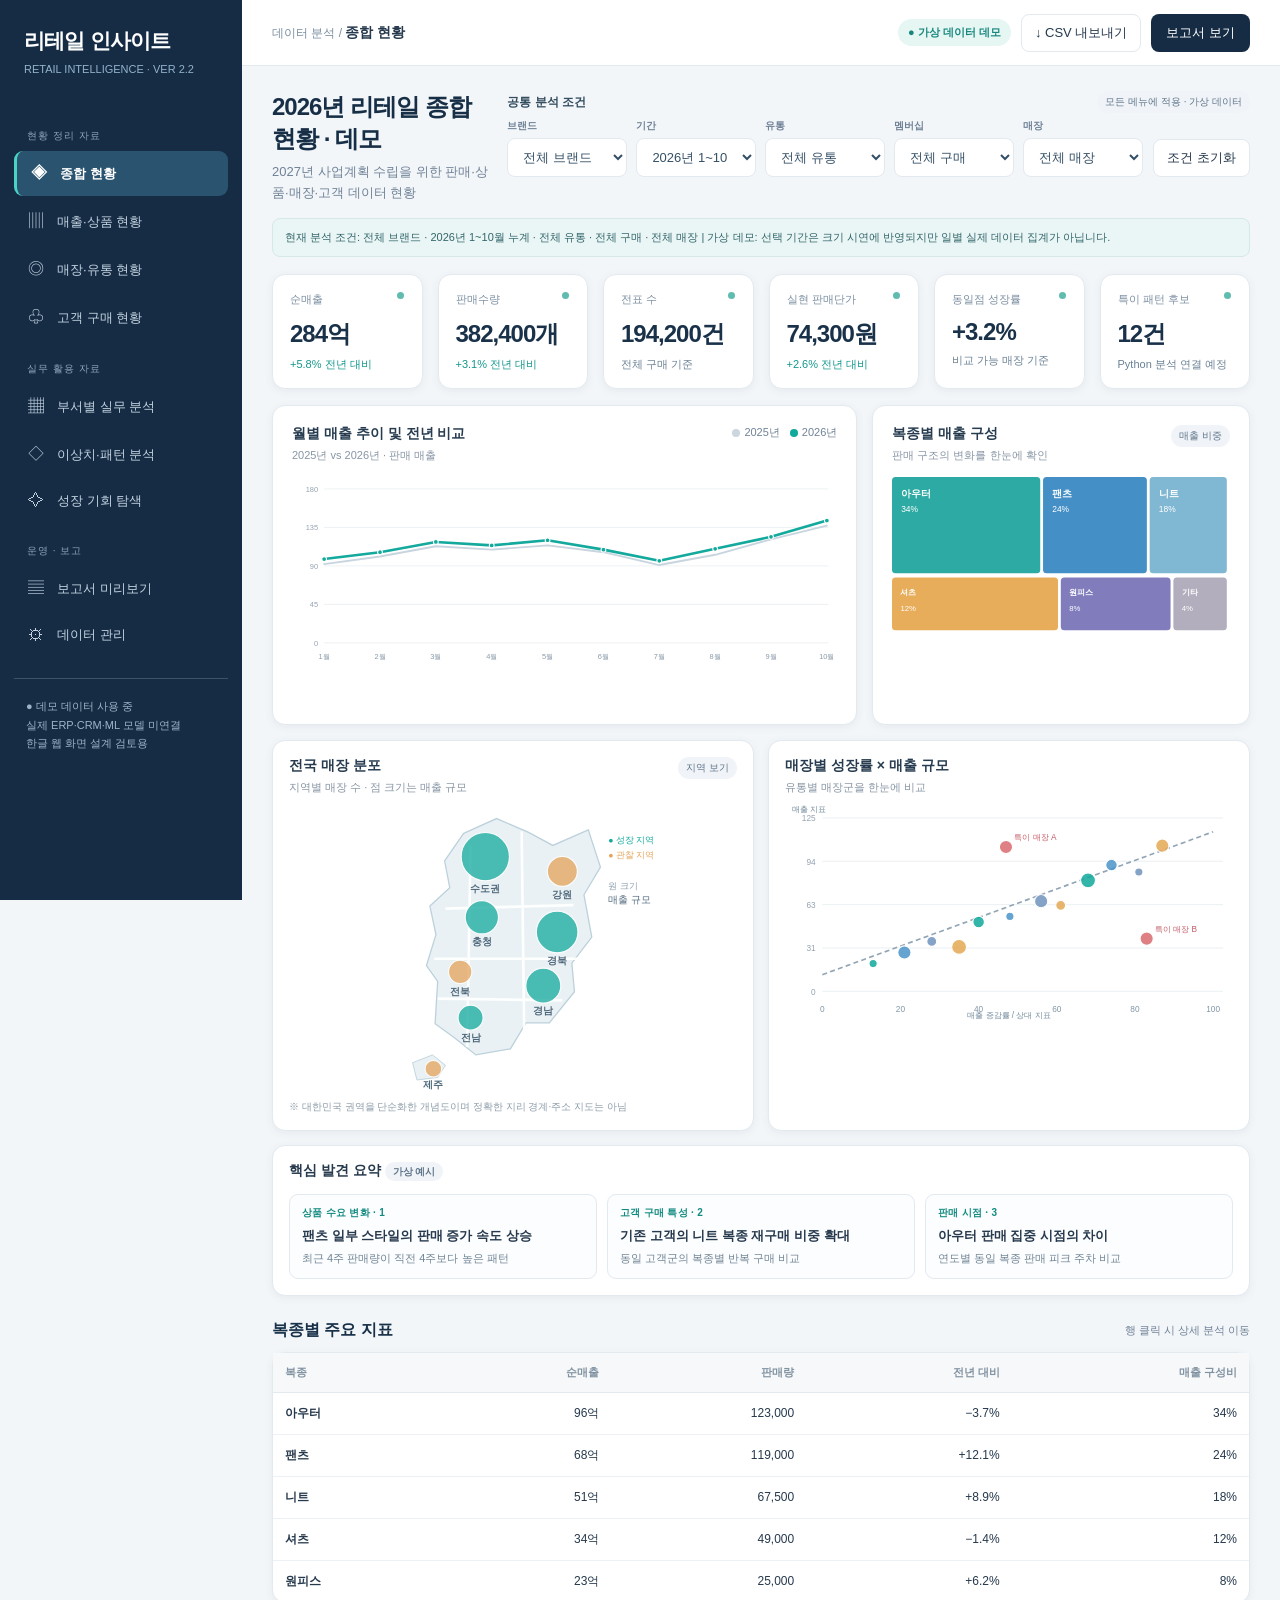
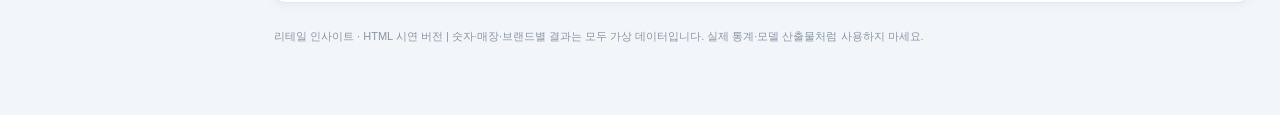
==== retail-insight/index.html @ a6503bc1 "Add Retail Insight v2.2 demo dashboard" ====
<!doctype html><html lang="ko"><head><meta charset="utf-8"><meta name="viewport" content="width=device-width,initial-scale=1"><title>리테일 인사이트 Ver.2.2 | 데이터 기반 사업계획 지원</title><style>
:root{--navy:#162c45;--dark:#1c3147;--ink:#26394d;--muted:#708297;--line:#e2e9ef;--bg:#f3f6f9;--white:#fff;--teal:#13a99d;--teal2:#daf5f1;--blue:#4b8cc9;--orange:#e3a44e;--red:#d96c71;--soft:#f7f9fb;--radius:13px}*{box-sizing:border-box}body{margin:0;font-family:Arial,'Malgun Gothic','Apple SD Gothic Neo',sans-serif;background:var(--bg);color:var(--ink);font-size:13px}button,select,input{font:inherit}button{cursor:pointer}.layout{display:flex;min-height:100vh}.sidebar{width:242px;flex:none;background:var(--navy);color:#dce8f4;position:sticky;top:0;height:100vh;overflow-y:auto;padding:25px 14px}.logo{font-size:21px;font-weight:800;letter-spacing:-.8px;color:#fff;padding:2px 10px}.logo small{display:block;font-size:11px;font-weight:400;letter-spacing:0;color:#92b4ca;margin:8px 0 30px}.side-label{font-size:10px;letter-spacing:1px;color:#8da4b9;margin:22px 13px 8px}.nav{width:100%;border:0;background:none;color:#c2d2df;text-align:left;padding:12px;border-radius:9px;display:flex;align-items:center;gap:11px;font-size:13px;margin:3px 0}.nav:hover{background:#263f59}.nav.active{color:#fff;background:#29536e;font-weight:700;border-left:3px solid #49d4c5}.nav .ni{width:20px;text-align:center;font-size:16px}.sidebar-footer{padding:18px 12px;margin-top:22px;border-top:1px solid #3d5265;color:#9db3c7;line-height:1.7;font-size:11px}.main{flex:1;min-width:0}.topbar{height:66px;background:#fff;border-bottom:1px solid var(--line);display:flex;align-items:center;justify-content:space-between;padding:0 30px;position:sticky;top:0;z-index:20}.breadcrumbs{font-size:12px;color:#7a8da0}.breadcrumbs strong{color:#26394d;font-size:14px}.top-actions{display:flex;gap:10px;align-items:center}.tag{background:#e5f6f3;color:#17877e;border-radius:30px;padding:6px 10px;font-size:11px;font-weight:700}.ghost{border:1px solid var(--line);background:white;padding:9px 13px;border-radius:8px;color:var(--ink)}.primary{border:0;background:var(--navy);color:white;padding:10px 15px;border-radius:8px}.content{padding:25px 30px 45px;max-width:1740px;margin:auto}.head{display:flex;align-items:flex-start;justify-content:space-between;gap:15px;margin-bottom:19px}.head h1{font-size:24px;letter-spacing:-1px;margin:0 0 7px;color:#172f46}.head p{margin:0;color:var(--muted);line-height:1.6}.filters{display:grid;grid-template-columns:repeat(5,minmax(120px,1fr));gap:9px;width:100%}.filter-group{display:flex;flex-direction:column;gap:5px;min-width:0}.filter-group label{font-size:10px;font-weight:700;color:#708297}.filters .filter-group select{width:100%;min-width:0}.filter-row{display:flex;align-items:end;gap:10px}.filter-reset{white-space:nowrap}.scopebar{font-size:11px;background:#eaf5f5;color:#32666a;border:1px solid #d5e8e6;padding:10px 12px;border-radius:8px;margin:-5px 0 17px;line-height:1.6}.customer-notice{padding:12px 16px;background:#f0f6fa;border:1px solid #d7e4eb;border-radius:9px;color:#4c697a;line-height:1.7;margin-bottom:14px;font-size:12px}.customer-option{display:none}.customer-option.active{display:block}.filter-head{display:flex;align-items:center;justify-content:space-between;gap:10px;margin:0 0 6px}.filter-head strong{color:#344d5f;font-size:12px}.filters select{border:1px solid var(--line);background:white;border-radius:8px;padding:10px 11px;min-width:105px;color:#355066}.tabs{display:flex;gap:7px;margin:18px 0}.tab{border:1px solid var(--line);border-radius:8px;background:white;padding:11px 17px;color:#607487;font-weight:650}.tab.active{background:var(--navy);color:white;border-color:var(--navy)}.grid{display:grid;gap:15px}.kpis{grid-template-columns:repeat(6,minmax(0,1fr));margin-bottom:16px}.panel{background:white;border:1px solid var(--line);border-radius:var(--radius);box-shadow:0 2px 8px #253d5010;min-width:0}.kpi{padding:17px 17px 16px;min-height:108px;position:relative}.kpi-label{color:#7b8ea0;font-size:11px;margin-bottom:11px}.kpi-val{font-size:24px;font-weight:800;letter-spacing:-1px;color:#193149}.delta{font-size:11px;margin-top:7px;color:#698094}.up{color:#11978c}.down{color:#d86870}.kpi:before{content:"";position:absolute;top:17px;right:18px;width:7px;height:7px;background:#60bcaf;border-radius:50%}.g2{grid-template-columns:1.55fr 1fr}.g3{grid-template-columns:1.3fr 1fr 1fr}.gwide{grid-template-columns:1.35fr 1fr}.chart-box{padding:19px;min-height:320px}.chart-head{display:flex;justify-content:space-between;align-items:flex-start;gap:8px;margin-bottom:14px}.chart-head h3{font-size:14px;margin:0 0 5px;color:#273c50}.chart-head .sub{font-size:11px;color:#8795a4}.legend{font-size:11px;color:#718397;white-space:nowrap}.dot{display:inline-block;width:8px;height:8px;border-radius:50%;margin:0 4px 0 10px;vertical-align:middle}.chart{width:100%;min-height:220px}.chart svg{display:block;width:100%;height:auto;overflow:visible}.chart svg text{font-family:Arial,'Malgun Gothic',sans-serif}.mini-legend{display:flex;gap:15px;flex-wrap:wrap;color:#81909e;font-size:11px;margin:9px 0}.insights{padding:19px}.insights h3{margin:0 0 14px;font-size:14px}.insight{padding:12px;border-radius:9px;border:1px solid var(--line);background:#fcfdfe;margin-bottom:10px;cursor:pointer;transition:background .15s}.insight:hover,.insight.selected{background:#eef8f7;border-color:#a7dcd5}.insight .eyebrow{font-size:10px;letter-spacing:.3px;color:#138b81;font-weight:750;margin-bottom:6px}.insight strong{display:block;font-size:13px;line-height:1.5}.insight p{color:#6f8494;line-height:1.6;margin:5px 0 0;font-size:11px}.pill{background:#f0f4f8;border-radius:30px;padding:4px 8px;font-size:10px;color:#607589}.section{margin:24px 0 11px;display:flex;justify-content:space-between;align-items:center}.section h2{font-size:16px;color:#183149;margin:0}.section .note{color:var(--muted);font-size:11px}.data-table{width:100%;border-collapse:collapse;white-space:nowrap;font-size:12px}.data-table th{color:#8192a1;background:#f6f8fa;font-size:11px;padding:12px;text-align:right;font-weight:700;border-bottom:1px solid var(--line)}.data-table td{padding:12px;text-align:right;border-bottom:1px solid #edf0f4}.data-table th:first-child,.data-table td:first-child{text-align:left;font-weight:650}.data-table tr:last-child td{border-bottom:0}.table-wrap{overflow:auto}.table-bar{display:flex;justify-content:space-between;padding:18px 19px 12px;align-items:center}.table-bar h3{margin:0;font-size:14px}.statusbar{font-size:11px;color:#788b9b}.mapwrap{display:flex;gap:15px;align-items:center}.mapdraw{flex:1}.mapaside{width:130px;flex:none;font-size:11px;line-height:1.8;color:#667d8f}.mapaside strong{display:block;font-size:14px;color:#1c364e}.map-note{font-size:10px;color:#8b9ba8;margin-top:7px}.explain{margin-top:12px;border-top:1px solid var(--line);padding-top:12px;color:#5d7286;line-height:1.7;font-size:11px}.dept-tabs{display:flex;gap:7px;flex-wrap:wrap}.dept-tab{padding:9px 14px;background:white;border:1px solid var(--line);border-radius:8px;color:#667d90}.dept-tab.active{background:#dff3f0;border-color:#a0d6cc;color:#167d76;font-weight:800}.actionbox{border-left:3px solid #18a396;background:#f1faf8;padding:13px 16px;border-radius:6px;line-height:1.7;color:#526e74}.actionbox strong{display:block;color:#176d68;margin-bottom:5px}.split{display:flex;gap:15px}.split .panel{flex:1}.summarycard{padding:20px}.summarycard h3{font-size:15px;margin:0 0 9px}.summarycard p{font-size:12px;line-height:1.8;color:#688092}.metric-highlight{font-size:29px;font-weight:800;color:#1c3d55}.footnote{font-size:11px;line-height:1.8;color:#8797a4;margin-top:14px}.onlyscreen{display:none}.onlyscreen.active{display:block}.cohort{width:100%;border-collapse:separate;border-spacing:4px;font-size:11px}.cohort th{font-size:10px;color:#8293a1}.cohort td{border-radius:4px;text-align:center;padding:10px 4px;color:#134c55;font-weight:700}.empty{background:#f2f5f8!important;color:#a5b2bf!important}.report-preview{background:#fff;border:1px solid var(--line);box-shadow:0 8px 25px #23415c12;padding:26px;max-width:740px}.report-preview h2{margin:5px 0 8px}.report-preview .hline{height:4px;background:var(--navy);margin-bottom:18px}.analysis-chip{font-size:10px;border-radius:12px;padding:4px 7px;background:#e8f7f4;color:#23857c}.btn-inline{color:#167d82;background:none;border:0;padding:0;text-decoration:underline}.hover-tip{position:fixed;pointer-events:none;background:#17334c;color:white;border-radius:8px;padding:8px 10px;font-size:11px;max-width:220px;line-height:1.5;z-index:99;display:none;box-shadow:0 4px 16px #0002}.nav-toggle{display:none}.print-only{display:none}@media(max-width:1250px){.kpis{grid-template-columns:repeat(3,1fr)}.g3{grid-template-columns:1fr 1fr}.g3>:first-child{grid-column:span 2}}@media(max-width:1100px){.filters{grid-template-columns:repeat(3,minmax(120px,1fr))}}@media(max-width:680px){.filters{grid-template-columns:repeat(2,minmax(110px,1fr))}.filter-row{display:block}.filter-reset{margin-top:8px}}@media(max-width:900px){.sidebar{position:fixed;z-index:31;transform:translateX(-100%);transition:.2s}.sidebar.show{transform:none}.nav-toggle{display:inline-block}.topbar{padding:0 14px}.content{padding:22px 14px}.head{display:block}.filters{margin-top:12px}.g2,.g3,.gwide{grid-template-columns:1fr}.g3>:first-child{grid-column:auto}.mapaside{width:100px}}@media(max-width:600px){.kpis{grid-template-columns:repeat(2,1fr)}.kpi-val{font-size:19px}.chart-box{padding:14px}.top-actions .tag{display:none}.content{padding:15px 9px}.mapwrap{display:block}.mapaside{width:auto}.head h1{font-size:21px}}@media print{.sidebar,.topbar,.filters,.tabs,.dept-tabs,.no-print,.nav-toggle{display:none!important}.layout{display:block}.content{padding:0}.onlyscreen{display:none!important}#report{display:block!important}.report-preview{border:0;box-shadow:none;max-width:none}.panel{break-inside:avoid}body{background:white}}

/* Ver 2.2: dense readable analytical board */
.overview-bottom{grid-template-columns:minmax(0,1.15fr) minmax(0,1.15fr) minmax(310px,.95fr);align-items:stretch;gap:14px}
.overview-bottom>.panel{min-width:0;min-height:0}
.overview-bottom .chart-box{padding:16px;min-height:0}
.overview-bottom .chart{min-height:0}
.overview-bottom #overviewMap svg{width:100%;max-height:290px;object-fit:contain}
.overview-bottom #overviewBubble svg{width:100%;max-height:290px;object-fit:contain}
.overview-bottom .insights{padding:16px}
.overview-bottom .insights .insight{padding:11px 12px;margin-bottom:9px}
.overview-bottom .insights .insight p{line-height:1.45}
.overview-bottom .chart-head{margin-bottom:8px}
.date-range-panel{display:flex;align-items:center;flex-wrap:wrap;gap:10px;margin-top:11px;padding:12px;background:#f1f7fa;border:1px solid #d5e5ee;border-radius:9px}
.date-range-panel[hidden]{display:none!important}
.date-range-title{font-size:12px;font-weight:750;color:#29445d;margin-right:5px}
.date-range-panel label{display:flex;align-items:center;gap:7px;font-size:11px;font-weight:700;color:#52697e}
.date-range-panel input{background:white;border:1px solid #d4dfe8;border-radius:7px;padding:9px;color:#233e54;min-width:148px}
.date-hint{font-size:11px;color:#637e93}
.date-hint.invalid{color:#b94c52;font-weight:700}
@media (max-width:1430px){.overview-bottom{grid-template-columns:repeat(2,minmax(0,1fr))}.overview-bottom>.insights{grid-column:1/-1;display:block}.overview-bottom #overviewInsights{display:grid;grid-template-columns:repeat(3,minmax(0,1fr));gap:10px}.overview-bottom .insights .insight{margin:0}}
@media (max-width:850px){.overview-bottom{grid-template-columns:1fr}.overview-bottom>.insights{grid-column:auto}.overview-bottom #overviewInsights{grid-template-columns:1fr}}
</style></head><body><div class="layout"><aside class="sidebar" id="sidebar"><div class="logo">리테일 인사이트<small>RETAIL INTELLIGENCE · VER 2.2</small></div><div class="side-label">현황 정리 자료</div><button class="nav active" data-screen="overview"><span class="ni">◈</span> 종합 현황</button><button class="nav" data-screen="sales"><span class="ni">▥</span> 매출·상품 현황</button><button class="nav" data-screen="stores"><span class="ni">◎</span> 매장·유통 현황</button><button class="nav" data-screen="customers"><span class="ni">♧</span> 고객 구매 현황</button><div class="side-label">실무 활용 자료</div><button class="nav" data-screen="practical"><span class="ni">▦</span> 부서별 실무 분석</button><button class="nav" data-screen="anomalies"><span class="ni">◇</span> 이상치·패턴 분석</button><button class="nav" data-screen="opportunities"><span class="ni">✧</span> 성장 기회 탐색</button><div class="side-label">운영 · 보고</div><button class="nav" data-screen="report"><span class="ni">▤</span> 보고서 미리보기</button><button class="nav" data-screen="data"><span class="ni">⚙</span> 데이터 관리</button><div class="sidebar-footer">● 데모 데이터 사용 중<br>실제 ERP·CRM·ML 모델 미연결<br>한글 웹 화면 설계 검토용</div></aside><main class="main"><div class="topbar"><div class="breadcrumbs"><button class="ghost nav-toggle" onclick="document.getElementById('sidebar').classList.toggle('show')">☰</button> <span>데이터 분석</span> / <strong id="crumb">종합 현황</strong></div><div class="top-actions"><span class="tag">● 가상 데이터 데모</span><button class="ghost" onclick="downloadCSV()">↓ CSV 내보내기</button><button class="primary" onclick="go('report')">보고서 보기</button></div></div><div class="content"><div class="head"><div><h1 id="screenTitle">2026년 리테일 종합 현황 · 데모</h1><p id="screenDesc">2027년 사업계획 수립을 위한 판매·상품·매장·고객 데이터 현황</p></div><div style="width:100%"><div class="filter-head"><strong>공통 분석 조건</strong><span class="pill">모든 메뉴에 적용 · 가상 데이터</span></div><div class="filter-row"><div class="filters"><div class="filter-group"><label for="brand">브랜드</label><select id="brand"><option value="전체 브랜드">전체 브랜드</option><option>조이너스</option><option>꼼빠니아</option><option>트루젠</option><option>바인드</option><option>모스바니</option><option>아위</option></select></div><div class="filter-group"><label for="period">기간</label><select id="period"><option value="누계">2026년 1~10월 누계</option><option value="최근3">최근 3개월</option><option value="최근1">최근 1개월</option><option value="직접">날짜 직접 지정</option></select></div><div class="filter-group"><label for="channel">유통</label><select id="channel"><option value="전체 유통">전체 유통</option><option>백화점</option><option>아울렛</option><option>대리점</option><option>마트</option></select></div><div class="filter-group"><label for="membership">멤버십</label><select id="membership"><option value="all">전체 구매</option><option value="member">멤버십 구매</option></select></div><div class="filter-group"><label for="store">매장</label><select id="store"><option value="all">전체 매장</option></select></div></div><button type="button" id="resetFilters" class="ghost filter-reset">조건 초기화</button></div><div id="dateRangePanel" class="date-range-panel" hidden><span class="date-range-title">조회 일자 직접 지정</span><label>시작일 <input type="date" id="dateStart" value="2026-01-01" min="2023-01-01" max="2026-11-01"></label><span class="date-separator">~</span><label>종료일 <input type="date" id="dateEnd" value="2026-10-31" min="2023-01-01" max="2026-11-01"></label><span class="date-hint" id="dateHint">시작일과 종료일을 선택하면 분석 기간이 적용됩니다.</span></div></div></div><div id="scopebar" class="scopebar">전체 브랜드 · 2026년 1~10월 누계 · 전체 유통 · 전체 구매 · 전체 매장</div>
<section class="onlyscreen active" id="overview"><div class="grid kpis" id="overviewKpis"></div><div class="grid g2"><div class="panel chart-box"><div class="chart-head"><div><h3>월별 매출 추이 및 전년 비교</h3><div class="sub">2025년 vs 2026년 · 판매 매출</div></div><span class="legend"><i class="dot" style="background:#cbd6df"></i>2025년<i class="dot" style="background:#12a99d"></i>2026년</span></div><div class="chart" id="overviewTrend"></div></div><div class="panel chart-box"><div class="chart-head"><div><h3>복종별 매출 구성</h3><div class="sub">판매 구조의 변화를 한눈에 확인</div></div><span class="pill">매출 비중</span></div><div class="chart" id="overviewTreemap"></div></div></div><div class="grid overview-bottom" style="margin-top:15px"><div class="panel chart-box"><div class="chart-head"><div><h3>전국 매장 분포</h3><div class="sub">지역별 매장 수 · 점 크기는 매출 규모</div></div><span class="pill">지역 보기</span></div><div class="chart" id="overviewMap"></div><div class="map-note">※ 대한민국 권역을 단순화한 개념도이며 정확한 지리 경계·주소 지도는 아님</div></div><div class="panel chart-box"><div class="chart-head"><div><h3>매장별 성장률 × 매출 규모</h3><div class="sub">유통별 매장군을 한눈에 비교</div></div></div><div class="chart" id="overviewBubble"></div></div><div class="panel insights"><h3>핵심 발견 요약 <span class="pill">가상 예시</span></h3><div id="overviewInsights"></div></div></div><div class="section"><h2>복종별 주요 지표</h2><span class="note">행 클릭 시 상세 분석 이동</span></div><div class="panel" id="overviewTable"></div></section>
<section class="onlyscreen" id="sales"><div class="grid kpis" id="salesKpis"></div><div class="grid g2"><div class="panel chart-box"><div class="chart-head"><div><h3>매출 변화 기여도</h3><div class="sub">복종별 증감 기여액 · 워터폴</div></div><span class="pill">전년 동기 비교</span></div><div class="chart" id="waterfall"></div></div><div class="panel chart-box"><div class="chart-head"><div><h3>스타일 판매량 분포 · 박스플롯</h3><div class="sub">복종별 중앙값·사분위수·이상치</div></div></div><div class="chart" id="boxplot"></div></div></div><div class="grid g2" style="margin-top:15px"><div class="panel chart-box"><div class="chart-head"><div><h3>월별 복종 판매 패턴</h3><div class="sub">월 × 복종 · 판매지수 히트맵</div></div></div><div class="chart" id="seasonHeatmap"></div></div><div class="panel chart-box"><div class="chart-head"><div><h3>스타일별 판매량 분포</h3><div class="sub">상위 상품 집중도와 롱테일 구조</div></div></div><div class="chart" id="histogram"></div></div></div><div class="section"><h2>상품 분석 상세표</h2></div><div class="panel" id="salesTable"></div></section>
<section class="onlyscreen" id="stores"><div class="grid kpis" id="storeKpis"></div><div class="grid g2"><div class="panel chart-box"><div class="chart-head"><div><h3>권역별 매장 분포</h3><div class="sub">원 크기: 매출 · 색: 전년 대비 증감</div></div></div><div class="chart" id="storeMap"></div><div class="map-note">※ 지도는 실제 지리 데이터가 아닌 화면 시안용 단순화 도식</div></div><div class="panel chart-box"><div class="chart-head"><div><h3>고객 수 대비 매출 · 회귀 잔차</h3><div class="sub">추세선 기준으로 이례적인 매장 자동 표시</div></div><span class="pill">Python 회귀분석 예시</span></div><div class="chart" id="storeRegression"></div><div class="explain">회귀선 위쪽의 특이 매장은 구매고객 수 대비 매출이 높을 수 있어. 실제 운영에서는 영업일·매장 면적·할인율 등을 함께 검토해야 해.</div></div></div><div class="grid g2" style="margin-top:15px"><div class="panel chart-box"><div class="chart-head"><div><h3>매장군 × 복종 판매 특성</h3><div class="sub">유사 매장군 분류 후 구성 비교</div></div></div><div class="chart" id="storeHeatmap"></div></div><div class="panel chart-box"><div class="chart-head"><div><h3>유통별 매출·성장률</h3><div class="sub">유통별 상대적인 규모와 변화</div></div></div><div class="chart" id="channelBar"></div></div></div><div class="section"><h2>검토할 매장 특이 패턴</h2></div><div class="panel" id="storeTable"></div></section>
<section class="onlyscreen" id="customers"><div class="customer-notice" id="customerModeDesc"></div><div class="customer-option" id="customerAll"><div class="grid kpis" id="customerAllKpis"></div><div class="grid g2"><div class="panel chart-box"><div class="chart-head"><div><h3>월별 전체 구매 매출</h3><div class="sub">고객 수가 아닌 매출액 기준 · 가상 데이터</div></div></div><div class="chart" id="customerAllTrend"></div></div><div class="panel chart-box"><div class="chart-head"><div><h3>유통별 전체 구매 매출</h3><div class="sub">비회원 포함 · 전표 기준 집계 가능</div></div></div><div class="chart" id="customerAllChannel"></div></div></div><div class="section"><h2>전체 구매 분석 · 복종별 실적</h2></div><div class="panel" id="customerAllTable"></div><p class="footnote">※ 전체 구매에서는 실제 전체 고객 수, 재구매율, RFM, 코호트를 계산하지 않습니다. 해당 분석은 멤버십 구매 선택 시에만 표시합니다.</p></div><div class="customer-option" id="customerMember"><div class="grid kpis" id="customerKpis"></div><div class="grid g2"><div class="panel chart-box"><div class="chart-head"><div><h3>신규·기존 고객 월별 구매 추이</h3><div class="sub">식별된 멤버십 구매고객 수 기반</div></div></div><div class="chart" id="customerStack"></div></div><div class="panel chart-box"><div class="chart-head"><div><h3>RFM 고객 세그먼트 분포</h3><div class="sub">최근성 × 구매빈도 · 고객수 기반</div></div></div><div class="chart" id="rfmHeatmap"></div></div></div><div class="grid g2" style="margin-top:15px"><div class="panel chart-box"><div class="chart-head"><div><h3>최초 구매월 코호트 · 재구매 유지율</h3><div class="sub">월별 고객군의 후속 구매 비율</div></div></div><div class="chart" id="cohort"></div></div><div class="panel chart-box"><div class="chart-head"><div><h3>브랜드 간 교차구매</h3><div class="sub">두 브랜드를 모두 구매한 회원 비율 예시</div></div></div><div class="chart" id="crossBuy"></div></div></div><div class="section"><h2>고객군별 실무 참고사항</h2></div><div class="panel" id="customerTable"></div></div></section>
<section class="onlyscreen" id="practical"><div class="tabs dept-tabs" id="deptTabs"></div><div class="panel summarycard" style="margin-bottom:15px"><div style="display:flex;justify-content:space-between;align-items:flex-start;gap:10px"><div><h3 id="deptTitle" style="font-size:18px">상품기획 실무 분석</h3><p id="deptDesc">복종 구성, 스타일 효율, 판매 시점 변화로 다음 시즌 기획 근거를 확인합니다.</p></div><span class="tag">2027 사업계획 참고</span></div></div><div class="grid g2"><div class="panel chart-box"><div class="chart-head"><div><h3 id="deptChart1Title">상품별 판매 기여도</h3><div class="sub" id="deptChart1Desc">복종별 매출 기여</div></div></div><div class="chart" id="deptChart1"></div></div><div class="panel chart-box"><div class="chart-head"><div><h3 id="deptChart2Title">판매 패턴 비교</h3><div class="sub" id="deptChart2Desc">상품군별 수요 분포</div></div></div><div class="chart" id="deptChart2"></div></div></div><div class="section"><h2>업무에 활용할 분석 결과</h2><span class="note">확인된 사실과 검토 가설을 구분</span></div><div class="grid g2"><div class="panel insights" id="deptInsights"></div><div class="panel summarycard" id="deptActions"></div></div></section>
<section class="onlyscreen" id="anomalies"><div class="grid kpis" id="anomalyKpis"></div><div class="grid g2"><div class="panel chart-box"><div class="chart-head"><div><h3>매장별 매출 × 구매고객 산점도</h3><div class="sub">회귀선과 잔차 기반 이상치 강조</div></div><span class="pill">추세선 + 이상치</span></div><div class="chart" id="anomalyScatter"></div></div><div class="panel chart-box"><div class="chart-head"><div><h3>복종별 스타일 판매분포</h3><div class="sub">IQR 이상치 기준</div></div><span class="pill">박스플롯</span></div><div class="chart" id="anomalyBox"></div></div></div><div class="grid g2" style="margin-top:15px"><div class="panel chart-box"><div class="chart-head"><div><h3>상관관계 매트릭스</h3><div class="sub">매출·고객수·판매수량·할인율 간 관계</div></div></div><div class="chart" id="corrHeatmap"></div></div><div class="panel insights"><h3>검토할 이상 변화</h3><div id="anomalyInsights"></div><div class="explain">탐지 결과는 오류·성공·부진을 뜻하지 않으며, 사업부 책임 평가 근거로 바로 사용해서는 안 됩니다.</div></div></div></section>
<section class="onlyscreen" id="opportunities"><div class="panel summarycard" style="margin-bottom:15px"><h3>성장 기회 후보 · 데이터 탐색 결과</h3><p>정상적인 매출 집계 외에 변화폭, 지속성, 고객 특성, 판매 패턴으로 후속 검토 항목을 제안합니다. 아직 실무 실행의 인과 효과를 검증한 결과는 아닙니다.</p></div><div class="grid g2"><div class="panel insights"><h3>발견 목록 <span class="pill">클릭하여 자세히 보기</span></h3><div id="opportunityList"></div></div><div class="panel summarycard" id="opportunityDetail"></div></div><div class="section"><h2>향후 확장: 머신러닝 예측 검증</h2></div><div class="grid g2"><div class="panel chart-box"><div class="chart-head"><div><h3>과거 실적과 예측 비교</h3><div class="sub">실제 ML 모델이 아닌 예측 화면 예시</div></div><span class="pill">학습 모델 미연결</span></div><div class="chart" id="forecastLine"></div></div><div class="panel summarycard"><h3>운영 시 필요한 검증 지표</h3><p>• WAPE / MAE: 실제값과 예측값 차이<br>• 과거 시점별 시계열 백테스트<br>• 단순 전년동기·이동평균 기준 모델과 비교<br>• 모델 버전과 예측 생성일 보관<br>• 실제 실적 수집 후 성능 재평가</p><div class="actionbox"><strong>주의</strong>현재 그래프는 화면 레이아웃만 보여주는 가상 시뮬레이션이야. 정확도나 원인을 계산했다고 표시하지 않아.</div></div></div></section>
<section class="onlyscreen" id="report"><div class="head"><div><h1>보고서 구성 및 미리보기</h1><p>현황 정리와 실무 활용을 분리하여 필요한 페이지만 저장합니다.</p></div><button class="primary no-print" onclick="window.print()">PDF로 인쇄 / 저장</button></div><div class="grid g2"><div class="panel summarycard no-print"><h3>보고서에 포함할 내용</h3><label style="display:block;margin:14px 0"><input type="checkbox" checked> 종합 KPI 및 월별 실적</label><label style="display:block;margin:14px 0"><input type="checkbox" checked> 상품·매장·고객 현황</label><label style="display:block;margin:14px 0"><input type="checkbox" checked> 실무 활용 분석과 시사점</label><label style="display:block;margin:14px 0"><input type="checkbox"> 이상치 탐지 및 검토 항목</label><div class="explain">데모에서는 미리보기 구조를 제공하며, 체크에 따른 실제 보고서 생성 엔진은 아직 연결되지 않았습니다.</div></div><div class="report-preview"><div class="hline"></div><div class="statusbar">2026년 1~10월 · 전체 브랜드 · 시연용</div><h2>2026 리테일 현황 및 2027 사업계획 참고자료</h2><p style="color:#758699;line-height:1.8">매출·상품·매장·고객 변화와 실무 활용 참고사항을 별도의 페이지로 구성</p><div class="grid" style="grid-template-columns:1fr 1fr;gap:10px;margin:18px 0"><div class="panel summarycard"><span class="pill">PART 01</span><h3>현황 정리</h3><p>매출 / 상품 / 매장 / 고객</p></div><div class="panel summarycard"><span class="pill">PART 02</span><h3>실무 활용</h3><p>영업 / MD / 디자인 / 전략 / 마케팅</p></div></div><div class="actionbox"><strong>보고서 작성 원칙</strong>관측된 수치와 가설을 구분하고, 미확인 원인을 확정적으로 기술하지 않습니다.</div><p class="footnote">※ 본 시제품의 모든 수치는 실제 회사 데이터가 아닌 가상 시연값입니다.</p></div></div></section>
<section class="onlyscreen" id="data"><div class="grid g2"><div class="panel summarycard"><h3>현재 데이터 연결 상태</h3><table class="data-table"><tr><td>판매일보 (ERP)</td><td><span class="pill">데모 데이터</span></td></tr><tr><td>회원 / 구매 이력 (CRM)</td><td><span class="pill">데모 데이터</span></td></tr><tr><td>매장 위치·주소</td><td><span class="pill">개념도</span></td></tr><tr><td>Python 이상치 계산</td><td><span class="pill">JS 시연 계산</span></td></tr><tr><td>머신러닝 예측 모델</td><td><span class="pill">미연결</span></td></tr><tr><td>재고·입고·원가</td><td><span class="pill">선택 데이터 · 미연결</span></td></tr></table></div><div class="panel summarycard"><h3>실서비스 연결 순서</h3><p>① ERP 판매일보 → Parquet / DuckDB<br>② CRM 회원정보 및 구매 연결 검증<br>③ 매장 마스터 주소 연결 → 실제 지도 표시<br>④ Python 통계·IQR·회귀·군집 분석 결과 API 연동<br>⑤ 시계열 머신러닝 학습 및 성능 검증<br>⑥ 보고서 저장·내보내기 기능</p><div class="actionbox"><strong>추가 데이터는 선택</strong>재고·입고·판매 가능 기간을 받지 못해도 현황·상품·고객·기본 이상치 분석 화면은 유지합니다.</div></div></div></section>
<div class="footnote" style="margin:24px 2px">리테일 인사이트 · HTML 시연 버전 | 숫자·매장·브랜드별 결과는 모두 가상 데이터입니다. 실제 통계·모델 산출물처럼 사용하지 마세요.</div></div></main></div><div class="hover-tip" id="tooltip"></div><script>
const $=id=>document.getElementById(id), fmt=n=>Math.round(n).toLocaleString('ko-KR');
const colors=['#13a99d','#4c95ca','#7294bd','#e5a956','#8a82c6','#d1797e'];
let state={screen:'overview',dept:'상품기획',finding:0};
const titles={overview:['2026년 리테일 종합 현황 · 데모','2027년 사업계획 수립을 위한 판매·상품·매장·고객 데이터 현황'],sales:['매출·상품 판매 현황','복종별 기여도, 상품 판매 분포, 시즌별 수요 구조'],stores:['매장·유통 운영 현황','지리적 분포, 매장군 차이, 고객 수 대비 매출 특이 패턴'],customers:['고객 구매 현황','구매고객 변화, RFM 분포, 고객 유지와 브랜드 교차구매'],practical:['부서별 실무 활용 분석','영업·상품기획·디자인·전략기획·마케팅에 필요한 사업계획 데이터'],anomalies:['Python 통계·이상치 분석','회귀 잔차, IQR, 상관관계, 군집 특성 등 단순 집계 이상의 패턴'],opportunities:['성장 기회 탐색','수요 변화와 특이 패턴을 바탕으로 검토할 가능성 제시'],report:['보고서 미리보기','현황 정리 자료와 실무 활용 자료를 분리해 보고'],data:['데이터 관리','데이터 연결·품질·모델 검증의 현재 상태']};
const brands=['전체 브랜드','조이너스','꼼빠니아','트루젠','바인드','모스바니','아위'];
function rangeFactor(){let p=$('period').value;if(p!=='직접')return p==='누계'?1:p==='최근3'?.32:.115;const a=$('dateStart').value,b=$('dateEnd').value;if(!a||!b||a>b)return 1;const days=Math.round((Date.parse(b+'T00:00:00')-Date.parse(a+'T00:00:00'))/86400000)+1;return Math.max(.005,days/304);}
function factor(){let b=$('brand').selectedIndex,c=$('channel').selectedIndex;return (b===0?1:[1,1.14,.94,.82,.75,.67,.58][b])*rangeFactor()*(c===0?1:[1,.37,.27,.24,.12][c])*(($('membership').value==='member')?.71:1)*(($('store').value==='all')?1:.12);}
function toggleDateRange(){const custom=$('period').value==='직접';$('dateRangePanel').hidden=!custom;const ok=!custom||($('dateStart').value&&$('dateEnd').value&&$('dateStart').value<=$('dateEnd').value);$('dateHint').classList.toggle('invalid',!ok);$('dateHint').textContent=ok?'선택 구간에 따라 시연 수치가 바뀝니다. 실제 일별 집계는 DB 연결 후 적용합니다.':'시작일은 종료일보다 늦을 수 없습니다.';return ok;}
function svg(w,h,body){return `<svg viewBox="0 0 ${w} ${h}" xmlns="http://www.w3.org/2000/svg" role="img">${body}</svg>`}
function text(x,y,s,size=11,color='#8191a1',anchor='start',weight=400){return `<text x="${x}" y="${y}" font-size="${size}" fill="${color}" text-anchor="${anchor}" font-weight="${weight}">${s}</text>`}
function rect(x,y,w,h,fill,rx=2,stroke='none'){return `<rect x="${x}" y="${y}" width="${Math.max(w,0)}" height="${Math.max(h,0)}" rx="${rx}" fill="${fill}" stroke="${stroke}"/>`}
function line(x1,y1,x2,y2,stroke='#e6edf1',width=1,dash=''){return `<line x1="${x1}" y1="${y1}" x2="${x2}" y2="${y2}" stroke="${stroke}" stroke-width="${width}" ${dash?'stroke-dasharray="'+dash+'"':''}/>`}
function poly(pts,color,width=2,fill='none'){return `<polyline points="${pts.map(p=>p.join(',')).join(' ')}" fill="${fill}" stroke="${color}" stroke-width="${width}" stroke-linejoin="round" stroke-linecap="round"/>`}
function circ(x,y,r,fill,opacity=1,stroke='white'){return `<circle cx="${x}" cy="${y}" r="${r}" fill="${fill}" opacity="${opacity}" stroke="${stroke}" stroke-width="1.4"/>`}
function put(id,content){if($(id))$(id).innerHTML=content}
function axis(w,h,max=100,top=18,bottom=30,left=40){let o='';for(let i=0;i<=4;i++){let y=top+(h-top-bottom)*i/4;o+=line(left,y,w-12,y)+text(left-8,y+4,fmt(max*(4-i)/4),10,'#94a2b1','end')}return o}
function kpis(id,arr){put(id,arr.map(a=>`<div class="panel kpi"><div class="kpi-label">${a[0]}</div><div class="kpi-val">${a[1]}</div><div class="delta ${a[2]?.startsWith('+')?'up':a[2]?.startsWith('-')?'down':''}">${a[2]||'기준: 2026년 누계'}</div></div>`).join(''))}
function trend(id,variant='normal'){let months=['1월','2월','3월','4월','5월','6월','7월','8월','9월','10월'];let prev=[92,101,113,109,114,106,91,103,121,137],curr=[98,106,118,114,120,109,96,110,124,143];let f=factor(),W=730,H=255,L=43,T=16,B=33,max=170*f+10;let X=i=>L+i*(W-L-14)/9,Y=v=>T+(H-B-T)*(1-v/max);let o=axis(W,H,Math.round(max),T,B,L);for(let i=0;i<months.length;i++)o+=text(X(i),H-12,months[i],10,'#8b9baa','middle');for(let [j,v] of [prev,curr].entries()){let col=j?'#13a99d':'#c8d5df';o+=poly(v.map((n,i)=>[X(i),Y(n*f)]),col,j?3.5:2.5);if(j)curr.forEach((n,i)=>o+=circ(X(i),Y(n*f),3.2,col));}put(id,svg(W,H,o))}
function barh(id,labels,vals,opt={}){let w=520,h=Math.max(210,labels.length*34+25),left=90,right=45,bw=w-left-right,max=Math.max(...vals)*1.2;let o='';labels.forEach((l,i)=>{let y=15+i*34;let ww=vals[i]/max*bw;o+=text(left-8,y+16,l,11,'#61778a','end')+rect(left,y+2,bw,22,'#f0f5f7',3)+rect(left,y+2,ww,22,colors[i%colors.length],3)+text(left+ww+6,y+18,fmt(vals[i]),10,'#526a7c');});put(id,svg(w,h,o))}
function treemap(id){let W=480,H=225;let items=[['아우터',34,'#2daaa3'],['팬츠',24,'#448fc5'],['니트',18,'#80b7d2'],['셔츠',12,'#e7ad5b'],['원피스',8,'#817dbd'],['기타',4,'#b3aebd']];let f=factor(),o='',x=0;items.slice(0,3).forEach((a,i)=>{let ww=W*a[1]/76;o+=rect(x,0,ww-4,137,a[2],5)+text(x+13,28,a[0],14,'white','start',700)+text(x+13,50,a[1]+'%',12,'white');x+=ww});x=0;items.slice(3).forEach(a=>{let ww=W*a[1]/24;o+=rect(x,143,ww-4,75,a[2],5)+text(x+12,168,a[0],12,'white','start',700)+text(x+12,190,a[1]+'%',11,'white');x+=ww});put(id,svg(W,H,o))}
// Approximate regional schematic; not cadastral or a geographic map.
const regionPoints=[['수도권',168,62,27,1.08],['강원',257,79,16,.96],['충청',164,132,18,1.02],['경북',251,149,23,.93],['전북',139,195,12,1.13],['경남',235,211,19,.94],['전남',151,248,13,1.12],['제주',108,307,8,1.04]];
function mapChart(id){let W=400,H=335,o='';o+=`<path d="M143 35 L181 18 L218 34 L246 49 L287 31 L301 74 L282 106 L291 155 L268 185 L271 218 L242 254 L215 254 L197 284 L157 291 L132 271 L110 255 L113 206 L100 188 L111 152 L104 119 L127 98 L121 67 Z" fill="#e9f1f4" stroke="#bcd1dc" stroke-width="1.5"/><path d="M84 300L107 291L122 303L113 317L89 320Z" fill="#e9f1f4" stroke="#bcd1dc"/>`;o+=`<path d="M122 122L270 118M109 180L274 180M113 226L257 228M210 33L213 269M151 50L147 282" stroke="#fff" stroke-width="3" fill="none" opacity=".9"/>`;regionPoints.forEach(([name,x,y,r,g],i)=>{let positive=i%3!==1;let rr=r*Math.sqrt(factor())*.96+2;o+=circ(x,y,rr,positive?'#13a99d':'#e5a35a',.75)+text(x,y+rr+13,name,11,'#4c6578','middle',600);});o+=text(310,46,'● 성장 지역',10,'#13a99d')+text(310,64,'● 관찰 지역',10,'#e5a35a')+text(310,99,'원 크기',10,'#8b9dad')+text(310,115,'매출 규모',11,'#536b7f');put(id,svg(W,H,o))}
function scatter(id,regress=false){let W=540,H=260,L=45,R=24,T=18,B=33,xx=v=>L+(W-L-R)*v/100,yy=v=>H-B-(H-T-B)*v/125;let pts=[[13,20],[21,28],[28,36],[35,32],[40,50],[48,54],[56,65],[61,62],[68,80],[74,91],[81,86],[87,105],[47,104],[83,38]];let o=axis(W,H,125,T,B,L);for(let i=0;i<=5;i++)o+=text(xx(i*20),H-8,i*20+'',10,'#8296a5','middle');o+=line(xx(0),yy(12),xx(100),yy(115),'#92a5b5',2,'6 4');pts.forEach(([x,y],i)=>{let unusual=i>=12,cl=unusual?'#d96c71':colors[i%4];o+=circ(xx(x),yy(y),unusual?8:5+((i*3)%5),cl,.86);if(unusual)o+=text(xx(x)+10,yy(y)-8,i===12?'특이 매장 A':'특이 매장 B',10,'#c45d67');});o+=text(W/2,H-1,regress?'구매고객 수 (표준화)':'매출 증감률 / 상대 지표',10,'#718a9b','middle')+text(8,11,'매출 지표',10,'#72899b');put(id,svg(W,H,o))}
function waterfall(id){let vals=[-34,21,-15,30,13,-9],labs=['아우터','팬츠','셔츠','니트','원피스','기타'];let W=620,H=260,L=40,B=35,T=15,mid=128,scale=2.3,o='';for(let i=-50;i<=50;i+=25){let y=mid-i*scale;o+=line(L,y,W-12,y,i===0?'#b3c2cb':'#e8eff2',i===0?1.5:1)+text(L-6,y+4,i,10,'#8ba0af','end')}let running=0;vals.forEach((v,i)=>{let x=L+12+i*92,from=running,to=running+v;let y1=mid-Math.max(from,to)*scale,y2=mid-Math.min(from,to)*scale;o+=rect(x,y1,58,Math.max(4,y2-y1),v>=0?'#12a99d':'#dd7b80',3)+text(x+29,y1-7,(v>0?'+':'')+v,11,v>0?'#078e82':'#c65e68','middle',700)+text(x+29,H-12,labs[i],10,'#728698','middle');if(i<5)o+=line(x+58,mid-to*scale,x+92,mid-to*scale,'#b0bfca',1,'4 3');running=to});put(id,svg(W,H,o))}
function boxChart(id){let sets=[['아우터',18,34,60,85,112,[137]],['팬츠',12,25,43,73,100,[121]],['니트',8,18,39,66,91,[111,125]],['셔츠',9,18,30,47,69,[85]],['원피스',6,13,24,36,55,[76]]];let W=570,H=250,L=32,B=30,T=15,yy=v=>H-B-(H-B-T)*v/150;let o=axis(W,H,150,T,B,L);sets.forEach((a,i)=>{let x=70+i*100,cl=colors[i%colors.length];o+=line(x,yy(a[1]),x,yy(a[5]),'#7b91a5',1.8)+line(x-9,yy(a[1]),x+9,yy(a[1]),'#7b91a5',2)+line(x-9,yy(a[5]),x+9,yy(a[5]),'#7b91a5',2)+rect(x-22,yy(a[4]),44,yy(a[2])-yy(a[4]),cl,4)+line(x-22,yy(a[3]),x+22,yy(a[3]),'#fff',2.5);a[6].forEach(v=>o+=circ(x,yy(v),4.5,'#d96b70'));o+=text(x,H-10,a[0],11,'#677f91','middle')});put(id,svg(W,H,o))}
function heatmap(id,rows,cols,values){let W=600,H=rows.length*37+65,L=80,T=32,right=15,cw=(W-L-right)/cols.length,ch=34,o='';cols.forEach((c,j)=>o+=text(L+j*cw+cw/2,18,c,10,'#7890a2','middle'));rows.forEach((r,i)=>{o+=text(L-8,T+i*ch+21,r,11,'#70869b','end');cols.forEach((_,j)=>{let v=values[i][j],alpha=.11+Math.max(0,Math.min(1,v/100))*.85;o+=rect(L+j*cw+2,T+i*ch+2,cw-5,ch-4,`rgba(19,169,157,${alpha})`,4)+text(L+j*cw+cw/2,T+i*ch+22,Math.round(v),10,v>64?'white':'#417b80','middle',650)})});put(id,svg(W,H,o))}
function histogram(id){let a=[39,34,26,22,17,12,8,5,3,2],W=520,H=230,L=37,B=31,T=15,max=45,w=(W-L-15)/10;let o=axis(W,H,max,T,B,L);a.forEach((v,i)=>{let hh=v/max*(H-T-B),x=L+i*w+4;o+=rect(x,H-B-hh,w-8,hh,i<3?'#13a99d':'#a4cbd9',3)+text(x+(w-8)/2,H-12,(i+1)+'',10,'#7f92a4','middle')});o+=text(W/2,H,'판매량 분위 그룹 (높음 → 낮음)',10,'#8599a8','middle');put(id,svg(W,H,o))}
function stacked(id){let a=[35,38,42,40,44,41,48,50,51,55],b=[58,63,67,70,68,73,76,82,84,86],W=620,H=245,L=43,B=33,T=18,max=170;let o=axis(W,H,max,T,B,L),bw=38,gap=(W-L-10)/a.length;for(let i=0;i<a.length;i++){let x=L+i*gap+8,scale=(H-B-T)/max;let bh=b[i]*scale,ah=a[i]*scale;o+=rect(x,H-B-bh,bw,bh,'#67b7ca',2)+rect(x,H-B-bh-ah,bw,ah,'#13a99d',2)+text(x+bw/2,H-11,(i+1)+'월',10,'#7f93a3','middle')}put(id,svg(W,H,o))}
function channelBar(id){let W=535,H=230,L=60,B=31,T=15,max=100,vals=[87,69,52,38],labels=['백화점','아울렛','대리점','마트'],o=axis(W,H,max,T,B,L);vals.forEach((v,i)=>{let x=L+38+i*108,w=60,hh=(H-B-T)*v/max;o+=rect(x,H-B-hh,w,hh,colors[i],4)+text(x+w/2,H-B-hh-7,'+'+[6,11,3,5][i]+'%',11,'#168d83','middle',650)+text(x+w/2,H-10,labels[i],11,'#748a9a','middle')});put(id,svg(W,H,o))}
function cohort(id){let rows=['2026-01','2026-02','2026-03','2026-04','2026-05','2026-06'];let vals=[[100,41,33,29,26,22],[100,42,35,28,24],[100,44,31,26],[100,39,32],[100,46],[100]];let html='<table class="cohort"><tr><th>가입/최초구매월</th>'+['M0','M1','M2','M3','M4','M5'].map(c=>`<th>${c}</th>`).join('')+'</tr>';rows.forEach((r,i)=>{html+=`<tr><th>${r}</th>`;for(let j=0;j<6;j++){let v=vals[i][j];html+=v===undefined?'<td class="empty">—</td>':`<td style="background:rgba(19,169,157,${.13+v/125})">${v}%</td>`}html+='</tr>'});put(id,html+'</table>')}
function corr(id){heatmap(id,['매출','고객 수','판매수량','할인율'],['매출','고객','수량','할인'],[[100,88,79,21],[88,100,70,12],[79,70,100,40],[21,12,40,100]])}
const findings=[{tag:'상품 수요 변화',title:'팬츠 일부 스타일의 판매 증가 속도 상승',desc:'최근 4주 판매량이 직전 4주보다 높은 패턴',fact:'가상 예시: 최근 4주 1,540개 / 이전 4주 1,160개',hyp:'시즌 전개 시점과 특정 매장의 고객 선호 변화가 관련됐는지 검토',action:'상위 판매 스타일·컬러·매장별 고객 특성을 확인해 차기 시즌 구성 참고'},{tag:'고객 구매 특성',title:'기존 고객의 니트 복종 재구매 비중 확대',desc:'동일 고객군의 복종별 반복 구매 비교',fact:'가상 예시: 니트 구매자의 90일 내 재구매 비율 24%',hyp:'가격대·구매 채널·인기 소재에 따른 차이가 존재할 가능성',action:'반복 구매 고객의 동시 구매 복종 및 가격대를 상품기획에 전달'},{tag:'판매 시점',title:'아우터 판매 집중 시점의 차이',desc:'연도별 동일 복종 판매 피크 주차 비교',fact:'가상 예시: 올해 피크 주차가 비교기간보다 약 2주 후행',hyp:'기온·입고·프로모션 일정 등 외부 요인 확인 필요',action:'2027년 아우터 전개·판매 준비 시점 검토자료로 활용'},{tag:'매장 유형',title:'유사 고객 규모 매장 간 상품 구성 차이',desc:'고객 규모와 매출의 회귀 관계에서 특이 패턴 탐지',fact:'가상 예시: 같은 고객 규모 대비 매출 상위 구간의 매장 3곳',hyp:'객단가·스타일 구성·구매 주기 차이가 관련될 수 있음',action:'우수 패턴을 보이는 매장의 복종 구성과 판매 지표 비교'}];
function insightList(id,items=findings,click='opportunities'){put(id,items.map((d,i)=>`<div class="insight" onclick="selectFinding(${i})"><div class="eyebrow">${d.tag} · ${i+1}</div><strong>${d.title}</strong><p>${d.desc}</p></div>`).join(''))}
function selectFinding(i){state.finding=i;go('opportunities');renderDetail()}
function renderDetail(){let d=findings[state.finding];put('opportunityDetail',`<span class="analysis-chip">${d.tag}</span><h3 style="font-size:18px;line-height:1.4;margin:12px 0">${d.title}</h3><p>${d.desc}</p><div class="section"><h2>관측 수치</h2></div><div class="actionbox"><strong>데이터에서 확인할 사실</strong>${d.fact}</div><div class="section"><h2>가능한 해석 (가설)</h2></div><p>${d.hyp}</p><div class="section"><h2>실무 활용 참고사항</h2></div><div class="actionbox"><strong>TO-BE 검토 후보</strong>${d.action}</div><p class="footnote">※ 사실·가설·실무 권고를 구분한 가상 데이터 예시입니다.</p>`);document.querySelectorAll('#opportunityList .insight').forEach((el,i)=>el.classList.toggle('selected',i===state.finding))}
const deptData={
'영업':['매장별 실무 분석','매장 위치·유통 특성과 매장군별 고객 구매 차이를 비교합니다.','매장별 고객 규모 대비 매출','특이 매장과 일반 매장 비교','유통별 판매 규모','백화점·아울렛·대리점·마트',0,['유사 고객 규모에서도 매출이 다른 매장군 확인','상품 구성 및 고객 객단가 차이에 대한 추가 검토'],['매장별 복종 구성 비교','특정 매장 판매 패턴을 우수 사례 후보로 검토']],
'상품기획':['상품기획 실무 분석','복종 구성, 스타일 효율, 판매 시점 변화로 다음 시즌 기획 근거를 확인합니다.','복종별 매출 변화 기여도','워터폴 · 상품군 매출 증감','시즌별 판매 집중도','월별 복종 판매 패턴',1,['팬츠·니트 복종의 판매량 변화가 확대되는 구간','복종별 판매 피크가 이동한 패턴'],['상품 구성비 재검토','인기 스타일·컬러·사이즈 수요 분석']],
'디자인':['디자인 실무 분석','스타일과 컬러별 판매 패턴을 확인하고 추가 속성 데이터 확보 시 확장합니다.','스타일별 판매량 분포','박스플롯 · 스타일간 성과 격차','복종별 시즌 판매 패턴','디자인 상품군의 판매 시점',2,['일부 스타일에 판매가 집중되는 현상','컬러별 반응 차이는 SKU 정보로 확인 가능'],['차기 시즌 스타일 다양성 검토','소재·핏 분석은 상품 속성 정보 연결 시 제공']],
'전략기획':['전략기획 실무 분석','브랜드 및 유통별 성장 구조와 목표 설정에 필요한 변화를 검토합니다.','브랜드별 판매 구조','복종별 매출 증감 기여도','유통별 매출 차이','매출 규모와 성장률 비교',3,['브랜드별 상품 구성의 변화','유통별 성장률과 매출 규모가 다른 패턴'],['2027년 목표 수립 참고자료','손익 분석은 원가·회계 연결 후 확대']],
'마케팅·CRM':['마케팅·CRM 실무 분석','고객 세그먼트와 구매 유지, 상품 선호의 차이를 분석합니다.','고객군별 구매 변화','신규·기존 고객 추이','RFM 고객군 패턴','최근성 × 빈도 히트맵',4,['기존 고객 구매 비중 변화','복종 간 교차구매가 관찰되는 고객군'],['재구매 관리 고객군 선정','고객군별 선호 복종 기반 타깃 검토']]
};
function deptRender(){let a=deptData[state.dept];put('deptTitle',a[0]);put('deptDesc',a[1]);put('deptChart1Title',a[2]);put('deptChart1Desc',a[3]);put('deptChart2Title',a[4]);put('deptChart2Desc',a[5]);put('deptTabs',Object.keys(deptData).map(k=>`<button class="dept-tab ${k===state.dept?'active':''}" onclick="state.dept='${k}';deptRender()">${k}</button>`).join(''));let d=state.dept;if(d==='영업'){scatter('deptChart1',true);channelBar('deptChart2')}if(d==='상품기획'){waterfall('deptChart1');heatmap('deptChart2',['아우터','니트','팬츠','셔츠'],['1월','2월','3월','4월','5월','6월'],[[90,75,42,18,12,8],[73,61,55,36,25,11],[45,49,58,71,80,68],[42,58,65,79,70,59]])}if(d==='디자인'){boxChart('deptChart1');heatmap('deptChart2',['아우터','니트','팬츠','셔츠'],['1월','2월','3월','4월','5월','6월'],[[90,75,42,18,12,8],[73,61,55,36,25,11],[45,49,58,71,80,68],[42,58,65,79,70,59]])}if(d==='전략기획'){waterfall('deptChart1');channelBar('deptChart2')}if(d==='마케팅·CRM'){stacked('deptChart1');heatmap('deptChart2',['최근 구매','중간','오래 전'],['1회','2~3회','4회 이상'],[[80,64,82],[58,75,44],[40,38,20]])}put('deptInsights','<h3>분석에서 확인할 항목</h3>'+a[7].map((t,i)=>`<div class="insight"><div class="eyebrow">확인 항목 ${i+1}</div><strong>${t}</strong><p>가상 시연값을 활용한 분석 화면 구성 예시</p></div>`).join(''));put('deptActions','<h3>사업계획 활용 방향</h3>'+a[8].map((t,i)=>`<div class="actionbox" style="margin:10px 0"><strong>활용 ${i+1}</strong>${t}</div>`).join('')+'<p class="footnote">각 부서의 계획을 대신 확정하는 기능이 아니라, 판단할 수 있는 근거를 제공합니다.</p>')}
function table(id,headers,rows,action='sales'){put(id,`<div class="table-wrap"><table class="data-table"><thead><tr>${headers.map(h=>'<th>'+h+'</th>').join('')}</tr></thead><tbody>${rows.map(r=>`<tr style="cursor:pointer" onclick="go('${action}')">${r.map(c=>'<td>'+c+'</td>').join('')}</tr>`).join('')}</tbody></table></div>`)}
function renderKpis(){let f=factor(),s=(n,unit='억')=>fmt(n*f)+unit;kpis('overviewKpis',[['순매출',s(284),'+5.8% 전년 대비'],['판매수량',s(382400,'개'),'+3.1% 전년 대비'],['전표 수',fmt(Math.round(194200*f))+'건','전체 구매 기준'],['실현 판매단가','74,300원','+2.6% 전년 대비'],['동일점 성장률','+3.2%','비교 가능 매장 기준'],['특이 패턴 후보','12건','Python 분석 연결 예정']]);kpis('salesKpis',[['상품 매출',s(284),'+5.8%'],['판매수량',s(382400,'개'),'+3.1%'],['분석 스타일 수',fmt(Math.round(3180*f))+'개','활성 스타일 기준'],['스타일당 판매수량','120개','중앙값 별도 제공'],['매출 상위 20% 비중','67%','스타일 기준'],['판매 특이값 후보','19건','IQR 시연값']]);kpis('storeKpis',[['운영 매장 수',fmt(Math.max(5,Math.round(176*Math.min(f,1))))+'개','가상 데이터'],['동일점 성장률','+3.2%','시연값'],['매장 매출 중앙값',s(1.28),'월/누계 기준 변경 필요'],['전표당 평균 구매금액','78,000원','시연값'],['특이 패턴 매장','5개','회귀 잔차'],['유통 유형','4개','백화점 외 3개']]);kpis('customerKpis',[['멤버십 구매고객 수',fmt(Math.round(86520*f))+'명','회원번호 식별 기준'],['기존 고객 매출 비중','72%','시연값'],['90일 내 재구매율','24%','멤버십 고객 기준'],['구매주기 중앙값','83일','시연값'],['브랜드 교차구매','14%','동일회원 확인'],['RFM 고객군','9개','3×3 구간']]);kpis('anomalyKpis',[['IQR 탐지 후보','19건','스타일별 판매량'],['회귀 특이 매장','5개','고객 수 대비 매출'],['상관계수','0.88','고객 수 ↔ 매출, 가상'],['군집 후보','4개','매장 세그먼트'],['모델 예측 결과','미연결','ML 학습 필요'],['검증 상태','시연','실제 검증 전']]);}
function renderTables(){let f=factor();table('overviewTable',['복종','순매출','판매량','전년 대비','매출 구성비'],[['아우터',fmt(96*f)+'억',fmt(123000*f),'−3.7%','34%'],['팬츠',fmt(68*f)+'억',fmt(119000*f),'+12.1%','24%'],['니트',fmt(51*f)+'억',fmt(67500*f),'+8.9%','18%'],['셔츠',fmt(34*f)+'억',fmt(49000*f),'−1.4%','12%'],['원피스',fmt(23*f)+'억',fmt(25000*f),'+6.2%','8%']]);table('salesTable',['상품군','스타일 수','판매수량','중앙 판매량','매출 변화'],[['아우터','356',fmt(123000*f),'86개','−3.7%'],['팬츠','492',fmt(119000*f),'109개','+12.1%'],['니트','414',fmt(67500*f),'72개','+8.9%'],['셔츠','384',fmt(49000*f),'60개','−1.4%'],['원피스','210',fmt(25000*f),'52개','+6.2%']]);table('storeTable',['매장 구분','매출 규모','전년 대비','통계적 특징','확인 사항'],[['수도권 A유형','상위 20%','+14.2%','회귀선 상단','객단가·상품 구성'],['경상권 B유형','중간','+7.8%','유사군 대비 성장','주력 복종 차이'],['충청권 C유형','중간','−2.1%','일시 변동 가능성','비교 영업일'],['전라권 D유형','하위 30%','+11.0%','증가 속도 상승','신규 스타일 반응']],'stores');table('customerTable',['고객군','비중','재구매율','선호 복종','활용 참고'],[['최근·다빈도 구매','18%','61%','니트·팬츠','재구매 상품 검토'],['최근·저빈도 구매','29%','23%','셔츠','2차 구매 유도'],['중간·중빈도 구매','25%','31%','아우터','시즌 수요 확인'],['오래된 구매 고객','28%','8%','복종 분산','구매 회복 가능성 검토']],'customers')}
function forecast(id){let W=620,H=240,L=40,B=33,T=16,xx=i=>L+i*(W-L-12)/11,yy=v=>H-B-(H-B-T)*(v-45)/110;let actual=[65,72,68,83,81,92,99,95],pred=[null,null,null,null,null,null,98,105,110,116,113,123];let o='';for(let i=0;i<5;i++){let y=T+i*(H-B-T)/4;o+=line(L,y,W-10,y)+text(L-8,y+4,fmt(155-i*27.5),10,'#879baa','end')}for(let i=0;i<12;i++)o+=text(xx(i),H-10,(i+1)+'월',10,'#899baa','middle');o+=`<path d="M${xx(7)} ${yy(94)} L${xx(11)} ${yy(109)} L${xx(11)} ${yy(140)} L${xx(7)} ${yy(117)} Z" fill="#d7f4ef" opacity=".9"/>`;o+=poly(actual.map((v,i)=>[xx(i),yy(v)]),'#4d93c5',3);o+=poly(pred.map((v,i)=>v===null?null:[xx(i),yy(v)]).filter(Boolean),'#13a99d',3);o+=line(xx(7.4),T,xx(7.4),H-B,'#b0c0c9',1.5,'5 5');o+=text(xx(8),30,'예측 구간 (시연)',10,'#368e87');put(id,svg(W,H,o))}
const demoStores={
  '조이너스':{'백화점':['조이너스 강남점','조이너스 대전점'],'아울렛':['조이너스 경기점'],'대리점':['조이너스 부산점'],'마트':['조이너스 수원점']},
  '꼼빠니아':{'백화점':['꼼빠니아 서울점'],'아울렛':['꼼빠니아 인천점'],'대리점':['꼼빠니아 대구점'],'마트':['꼼빠니아 청주점']},
  '트루젠':{'백화점':['트루젠 서울점'],'아울렛':['트루젠 김포점'],'대리점':['트루젠 대전점'],'마트':['트루젠 수원점']},
  '바인드':{'백화점':['바인드 서울점','바인드 대전점'],'아울렛':['바인드 경기점'],'대리점':['바인드 부산점'],'마트':['바인드 인천점']},
  '모스바니':{'백화점':['모스바니 서울점'],'아울렛':['모스바니 경기점'],'대리점':['모스바니 대구점'],'마트':['모스바니 부산점']},
  '아위':{'백화점':['아위 서울점'],'아울렛':['아위 경기점'],'대리점':['아위 대전점'],'마트':['아위 부산점']}
};
function updateStoreOptions(){let brand=$('brand').value,channel=$('channel').value,select=$('store'),old=select.value;let brands=brand==='전체 브랜드'?Object.keys(demoStores):[brand];let names=[];brands.forEach(b=>Object.entries(demoStores[b]||{}).forEach(([c,ss])=>{if(channel==='전체 유통'||channel===c)names.push(...ss)}));select.innerHTML='<option value="all">전체 매장</option>'+names.map(n=>`<option value="${n}">${n}</option>`).join('');if(names.includes(old))select.value=old;}
function updateCustomerMode(){let member=$('membership').value==='member';$('customerAll').classList.toggle('active',!member);$('customerMember').classList.toggle('active',member);$('customerModeDesc').innerHTML=member?'<strong>멤버십 구매 분석</strong> — 식별된 회원번호를 기준으로 멤버십 구매고객 수·재구매율·RFM·코호트를 분석합니다.':'<strong>전체 구매 분석</strong> — 회원·비회원 구매를 합산해 매출·판매수량·전표 수를 표시합니다. 비회원은 개인 식별이 불가능하므로 전체 구매고객 수는 표시하지 않습니다.';let f=factor();kpis('customerAllKpis',[['전체 구매 매출',fmt(284*f)+'억','가상 데이터'],['전체 전표 수',fmt(Math.round(194200*f))+'건','고유 전표번호 기준'],['전체 판매수량',fmt(Math.round(382400*f))+'개','반품 반영 기준 검증 필요'],['전표당 평균 구매금액','146,200원','가상 예시'],['브랜드별 구매 구성','6개 브랜드','브랜드 필터 연동'],['고객 수','집계 불가','비회원 고객 식별 불가']]);trend('customerAllTrend');channelBar('customerAllChannel');table('customerAllTable',['복종','순매출 (가상)','판매수량','전표 수','전년 대비'],[['아우터',fmt(96*f)+'억',fmt(123000*f),fmt(62000*f)+'건','−3.7%'],['팬츠',fmt(68*f)+'억',fmt(119000*f),fmt(54000*f)+'건','+12.1%'],['니트',fmt(51*f)+'억',fmt(67500*f),fmt(39000*f)+'건','+8.9%'],['셔츠',fmt(34*f)+'억',fmt(49000*f),fmt(23000*f)+'건','−1.4%']],'customers');}
function updateScope(){let val=id=>$(id).selectedOptions[0].textContent;let period=$('period').value==='직접'?$('dateStart').value+' ~ '+$('dateEnd').value:val('period');$('scopebar').textContent='현재 분석 조건: '+[val('brand'),period,val('channel'),val('membership'),val('store')].join('  ·  ')+'   |   가상 데모: 선택 기간은 크기 시연에 반영되지만 일별 실제 데이터 집계가 아닙니다.';}
function redraw(){updateScope();renderKpis();renderTables();trend('overviewTrend');treemap('overviewTreemap');mapChart('overviewMap');scatter('overviewBubble');insightList('overviewInsights',findings.slice(0,3));waterfall('waterfall');boxChart('boxplot');heatmap('seasonHeatmap',['아우터','니트','팬츠','셔츠','원피스'],['1월','2월','3월','4월','5월','6월'],[[94,89,48,21,12,8],[82,79,62,40,24,11],[47,52,60,71,83,68],[39,48,65,73,69,55],[14,21,28,45,59,75]]);histogram('histogram');mapChart('storeMap');scatter('storeRegression',true);heatmap('storeHeatmap',['백화점','아울렛','대리점','마트'],['아우터','니트','팬츠','셔츠','기타'],[[90,75,67,48,35],[70,59,82,45,32],[53,66,76,68,45],[34,30,61,51,40]]);channelBar('channelBar');stacked('customerStack');heatmap('rfmHeatmap',['최근 구매','중간','오래 전'],['1회','2~3회','4회 이상'],[[80,64,82],[58,75,44],[40,38,20]]);cohort('cohort');heatmap('crossBuy',['조이너스','꼼빠니아','트루젠','바인드'],['조이너스','꼼빠니아','트루젠','바인드'],[[100,27,12,9],[27,100,8,15],[12,8,100,12],[9,15,12,100]]);scatter('anomalyScatter',true);boxChart('anomalyBox');corr('corrHeatmap');insightList('anomalyInsights',[findings[0],findings[3],findings[2]]);insightList('opportunityList');renderDetail();forecast('forecastLine');deptRender();updateCustomerMode()}
function go(name){state.screen=name;document.querySelectorAll('.onlyscreen').forEach(e=>e.classList.toggle('active',e.id===name));document.querySelectorAll('.nav').forEach(e=>e.classList.toggle('active',e.dataset.screen===name));$('screenTitle').textContent=titles[name][0];$('screenDesc').textContent=titles[name][1];$('crumb').textContent=titles[name][0];$('sidebar').classList.remove('show');window.scrollTo({top:0,behavior:'smooth'});if(name==='practical')deptRender()}
document.querySelectorAll('.nav').forEach(el=>el.addEventListener('click',()=>go(el.dataset.screen)));['brand','channel'].forEach(id=>$(id).addEventListener('change',()=>{updateStoreOptions();redraw()}));['membership','store'].forEach(id=>$(id).addEventListener('change',redraw));$('period').addEventListener('change',()=>{toggleDateRange();redraw()});['dateStart','dateEnd'].forEach(id=>$(id).addEventListener('change',()=>{if(toggleDateRange())redraw()}));$('resetFilters').addEventListener('click',()=>{['brand','period','channel','membership','store'].forEach(id=>$(id).selectedIndex=0);$('dateStart').value='2026-01-01';$('dateEnd').value='2026-10-31';toggleDateRange();updateStoreOptions();redraw()});
function downloadCSV(){let rows=[['복종','순매출(가상 억)','판매수량(가상)','전년 대비(%)'],['아우터',96,-3.7,123000],['팬츠',68,12.1,119000],['니트',51,8.9,67500],['셔츠',34,-1.4,49000]];rows=[['복종','순매출(가상 억)','전년대비(%)','판매수량(가상)'],['아우터',96,-3.7,123000],['팬츠',68,12.1,119000],['니트',51,8.9,67500],['셔츠',34,-1.4,49000]];let csv='\ufeff'+rows.map(r=>r.join(',')).join('\r\n'),url=URL.createObjectURL(new Blob([csv],{type:'text/csv;charset=utf-8'}));let a=document.createElement('a');a.href=url;a.download='리테일_인사이트_가상데이터.csv';a.click();setTimeout(()=>URL.revokeObjectURL(url),1000)}
toggleDateRange();updateStoreOptions();redraw();
</script></body></html>
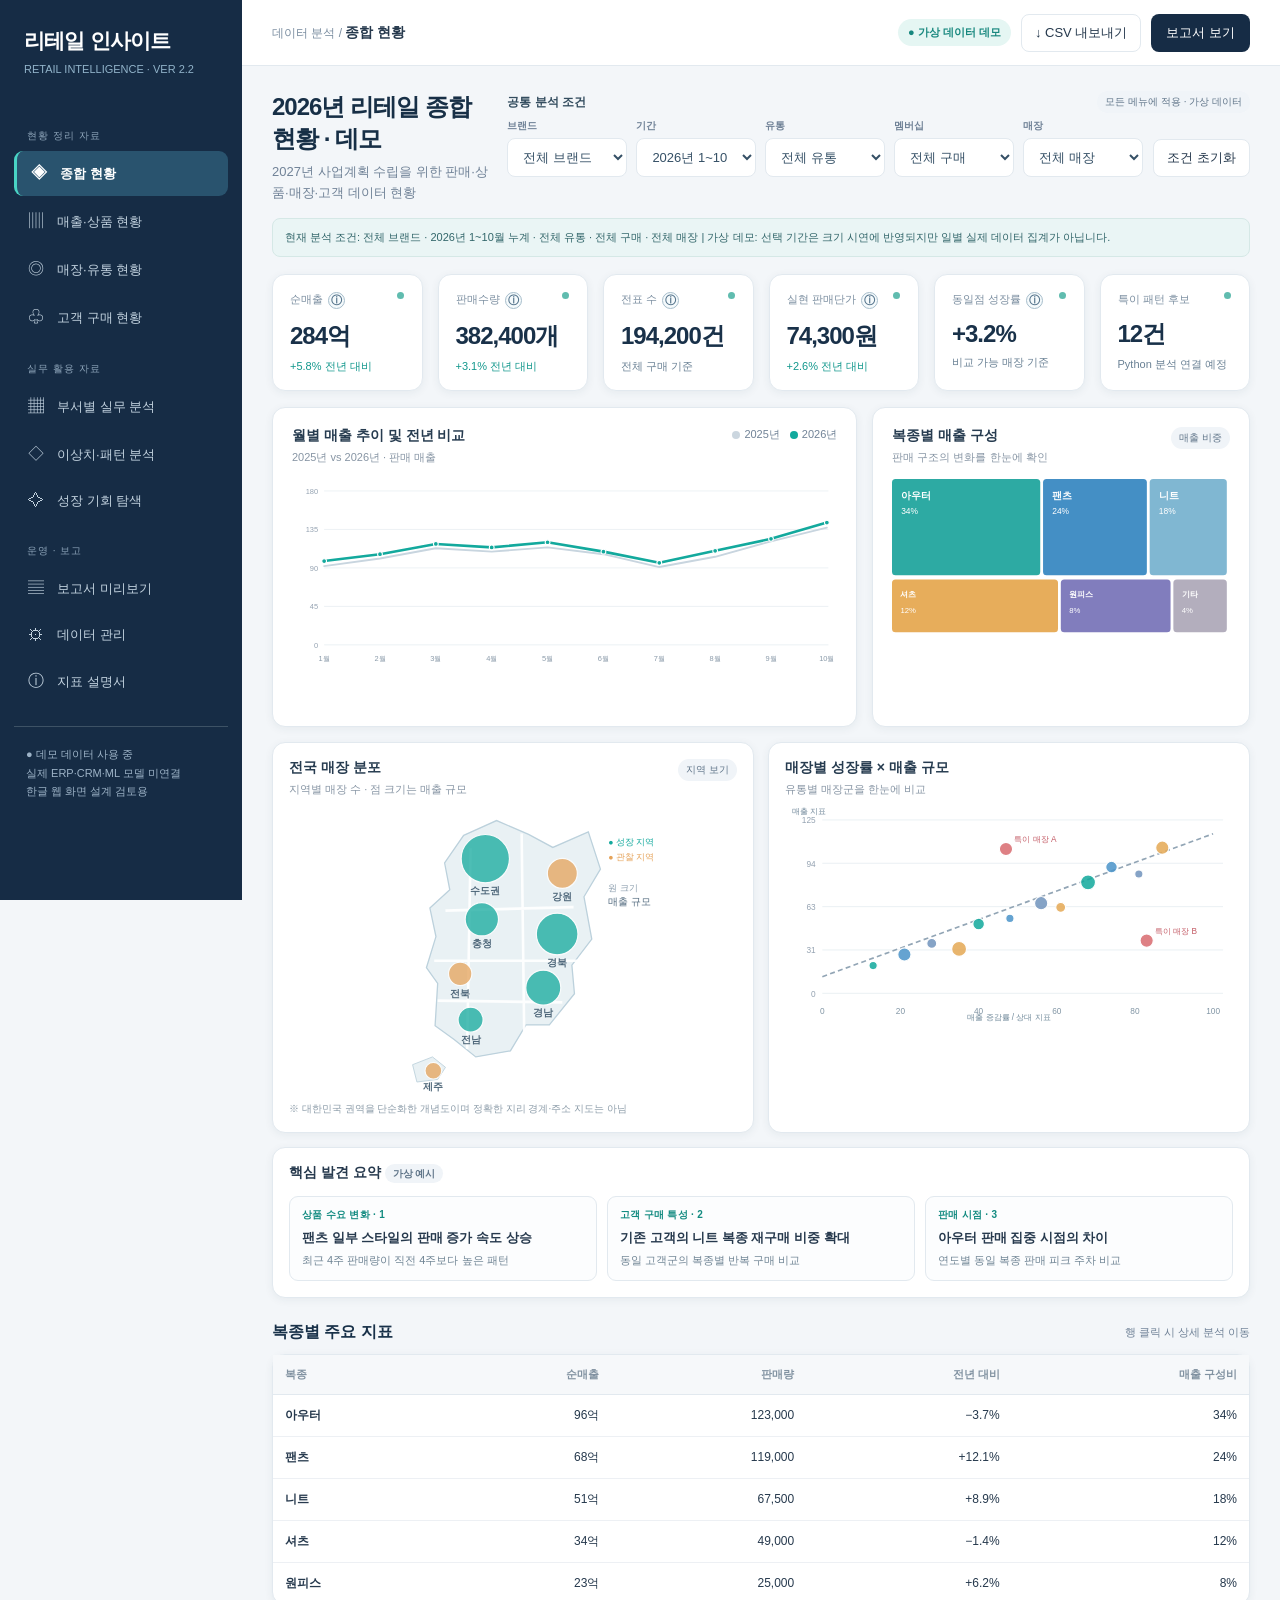
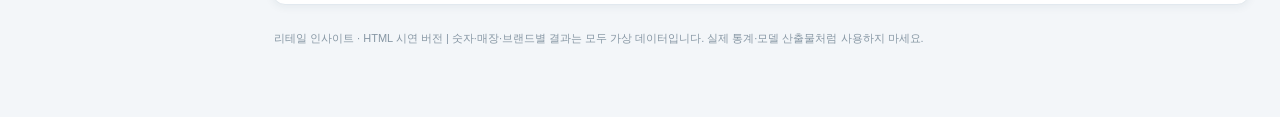
==== commit aea5bf02: "Add metric help tooltips and Korean metric glossary" ====
--- a/retail-insight/index.html
+++ b/retail-insight/index.html
@@ -21,7 +21,20 @@
 .date-hint.invalid{color:#b94c52;font-weight:700}
 @media (max-width:1430px){.overview-bottom{grid-template-columns:repeat(2,minmax(0,1fr))}.overview-bottom>.insights{grid-column:1/-1;display:block}.overview-bottom #overviewInsights{display:grid;grid-template-columns:repeat(3,minmax(0,1fr));gap:10px}.overview-bottom .insights .insight{margin:0}}
 @media (max-width:850px){.overview-bottom{grid-template-columns:1fr}.overview-bottom>.insights{grid-column:auto}.overview-bottom #overviewInsights{grid-template-columns:1fr}}
-</style></head><body><div class="layout"><aside class="sidebar" id="sidebar"><div class="logo">리테일 인사이트<small>RETAIL INTELLIGENCE · VER 2.2</small></div><div class="side-label">현황 정리 자료</div><button class="nav active" data-screen="overview"><span class="ni">◈</span> 종합 현황</button><button class="nav" data-screen="sales"><span class="ni">▥</span> 매출·상품 현황</button><button class="nav" data-screen="stores"><span class="ni">◎</span> 매장·유통 현황</button><button class="nav" data-screen="customers"><span class="ni">♧</span> 고객 구매 현황</button><div class="side-label">실무 활용 자료</div><button class="nav" data-screen="practical"><span class="ni">▦</span> 부서별 실무 분석</button><button class="nav" data-screen="anomalies"><span class="ni">◇</span> 이상치·패턴 분석</button><button class="nav" data-screen="opportunities"><span class="ni">✧</span> 성장 기회 탐색</button><div class="side-label">운영 · 보고</div><button class="nav" data-screen="report"><span class="ni">▤</span> 보고서 미리보기</button><button class="nav" data-screen="data"><span class="ni">⚙</span> 데이터 관리</button><div class="sidebar-footer">● 데모 데이터 사용 중<br>실제 ERP·CRM·ML 모델 미연결<br>한글 웹 화면 설계 검토용</div></aside><main class="main"><div class="topbar"><div class="breadcrumbs"><button class="ghost nav-toggle" onclick="document.getElementById('sidebar').classList.toggle('show')">☰</button> <span>데이터 분석</span> / <strong id="crumb">종합 현황</strong></div><div class="top-actions"><span class="tag">● 가상 데이터 데모</span><button class="ghost" onclick="downloadCSV()">↓ CSV 내보내기</button><button class="primary" onclick="go('report')">보고서 보기</button></div></div><div class="content"><div class="head"><div><h1 id="screenTitle">2026년 리테일 종합 현황 · 데모</h1><p id="screenDesc">2027년 사업계획 수립을 위한 판매·상품·매장·고객 데이터 현황</p></div><div style="width:100%"><div class="filter-head"><strong>공통 분석 조건</strong><span class="pill">모든 메뉴에 적용 · 가상 데이터</span></div><div class="filter-row"><div class="filters"><div class="filter-group"><label for="brand">브랜드</label><select id="brand"><option value="전체 브랜드">전체 브랜드</option><option>조이너스</option><option>꼼빠니아</option><option>트루젠</option><option>바인드</option><option>모스바니</option><option>아위</option></select></div><div class="filter-group"><label for="period">기간</label><select id="period"><option value="누계">2026년 1~10월 누계</option><option value="최근3">최근 3개월</option><option value="최근1">최근 1개월</option><option value="직접">날짜 직접 지정</option></select></div><div class="filter-group"><label for="channel">유통</label><select id="channel"><option value="전체 유통">전체 유통</option><option>백화점</option><option>아울렛</option><option>대리점</option><option>마트</option></select></div><div class="filter-group"><label for="membership">멤버십</label><select id="membership"><option value="all">전체 구매</option><option value="member">멤버십 구매</option></select></div><div class="filter-group"><label for="store">매장</label><select id="store"><option value="all">전체 매장</option></select></div></div><button type="button" id="resetFilters" class="ghost filter-reset">조건 초기화</button></div><div id="dateRangePanel" class="date-range-panel" hidden><span class="date-range-title">조회 일자 직접 지정</span><label>시작일 <input type="date" id="dateStart" value="2026-01-01" min="2023-01-01" max="2026-11-01"></label><span class="date-separator">~</span><label>종료일 <input type="date" id="dateEnd" value="2026-10-31" min="2023-01-01" max="2026-11-01"></label><span class="date-hint" id="dateHint">시작일과 종료일을 선택하면 분석 기간이 적용됩니다.</span></div></div></div><div id="scopebar" class="scopebar">전체 브랜드 · 2026년 1~10월 누계 · 전체 유통 · 전체 구매 · 전체 매장</div>
+
+/* 지표 설명: 키보드·터치 환경에서도 열리는 툴팁 */
+.metric-info{display:inline-flex;position:relative;vertical-align:middle;margin-left:5px;align-items:center;justify-content:center;width:17px;height:17px;border:1px solid #a6bdcb;border-radius:50%;background:#f5fafc;color:#54738b;font-size:11px;font-weight:800;cursor:help;outline-offset:2px}
+.metric-info:focus-visible{outline:2px solid #148f9c}
+.metric-tip{display:none;position:absolute;z-index:35;top:22px;left:0;min-width:245px;max-width:min(330px,80vw);padding:12px 13px;color:#243447;background:#fff;border:1px solid #c9d7e2;box-shadow:0 10px 28px #19314b22;border-radius:9px;font-size:12px;font-weight:400;line-height:1.65;white-space:normal;text-align:left;pointer-events:none}
+.metric-tip strong{display:block;color:#15344c;margin-bottom:4px}
+.metric-tip small{display:block;margin-top:6px;color:#637b90}
+.metric-info:hover .metric-tip,.metric-info:focus .metric-tip,.metric-info.open .metric-tip{display:block}
+.glossary-search{width:100%;border:1px solid var(--line);border-radius:8px;padding:12px 14px;margin:8px 0 18px;background:#fff}
+.glossary-grid{display:grid;grid-template-columns:repeat(2,minmax(0,1fr));gap:12px}
+.glossary-item{padding:17px;border:1px solid var(--line);border-radius:11px;background:#fff}
+.glossary-item h3{margin:0 0 8px;font-size:15px}.glossary-item p{margin:6px 0;line-height:1.6}.glossary-item .group{font-size:11px;color:#33898c;font-weight:700}.glossary-item .formula{background:#f2f6f8;border-radius:6px;padding:9px;word-break:keep-all}.glossary-item .caution{font-size:12px;color:#64788b}
+@media(max-width:850px){.glossary-grid{grid-template-columns:1fr}}
+</style></head><body><div class="layout"><aside class="sidebar" id="sidebar"><div class="logo">리테일 인사이트<small>RETAIL INTELLIGENCE · VER 2.2</small></div><div class="side-label">현황 정리 자료</div><button class="nav active" data-screen="overview"><span class="ni">◈</span> 종합 현황</button><button class="nav" data-screen="sales"><span class="ni">▥</span> 매출·상품 현황</button><button class="nav" data-screen="stores"><span class="ni">◎</span> 매장·유통 현황</button><button class="nav" data-screen="customers"><span class="ni">♧</span> 고객 구매 현황</button><div class="side-label">실무 활용 자료</div><button class="nav" data-screen="practical"><span class="ni">▦</span> 부서별 실무 분석</button><button class="nav" data-screen="anomalies"><span class="ni">◇</span> 이상치·패턴 분석</button><button class="nav" data-screen="opportunities"><span class="ni">✧</span> 성장 기회 탐색</button><div class="side-label">운영 · 보고</div><button class="nav" data-screen="report"><span class="ni">▤</span> 보고서 미리보기</button><button class="nav" data-screen="data"><span class="ni">⚙</span> 데이터 관리</button><button class="nav" data-screen="glossary"><span class="ni">ⓘ</span> 지표 설명서</button><div class="sidebar-footer">● 데모 데이터 사용 중<br>실제 ERP·CRM·ML 모델 미연결<br>한글 웹 화면 설계 검토용</div></aside><main class="main"><div class="topbar"><div class="breadcrumbs"><button class="ghost nav-toggle" onclick="document.getElementById('sidebar').classList.toggle('show')">☰</button> <span>데이터 분석</span> / <strong id="crumb">종합 현황</strong></div><div class="top-actions"><span class="tag">● 가상 데이터 데모</span><button class="ghost" onclick="downloadCSV()">↓ CSV 내보내기</button><button class="primary" onclick="go('report')">보고서 보기</button></div></div><div class="content"><div class="head"><div><h1 id="screenTitle">2026년 리테일 종합 현황 · 데모</h1><p id="screenDesc">2027년 사업계획 수립을 위한 판매·상품·매장·고객 데이터 현황</p></div><div style="width:100%"><div class="filter-head"><strong>공통 분석 조건</strong><span class="pill">모든 메뉴에 적용 · 가상 데이터</span></div><div class="filter-row"><div class="filters"><div class="filter-group"><label for="brand">브랜드</label><select id="brand"><option value="전체 브랜드">전체 브랜드</option><option>조이너스</option><option>꼼빠니아</option><option>트루젠</option><option>바인드</option><option>모스바니</option><option>아위</option></select></div><div class="filter-group"><label for="period">기간</label><select id="period"><option value="누계">2026년 1~10월 누계</option><option value="최근3">최근 3개월</option><option value="최근1">최근 1개월</option><option value="직접">날짜 직접 지정</option></select></div><div class="filter-group"><label for="channel">유통</label><select id="channel"><option value="전체 유통">전체 유통</option><option>백화점</option><option>아울렛</option><option>대리점</option><option>마트</option></select></div><div class="filter-group"><label for="membership">멤버십</label><select id="membership"><option value="all">전체 구매</option><option value="member">멤버십 구매</option></select></div><div class="filter-group"><label for="store">매장</label><select id="store"><option value="all">전체 매장</option></select></div></div><button type="button" id="resetFilters" class="ghost filter-reset">조건 초기화</button></div><div id="dateRangePanel" class="date-range-panel" hidden><span class="date-range-title">조회 일자 직접 지정</span><label>시작일 <input type="date" id="dateStart" value="2026-01-01" min="2023-01-01" max="2026-11-01"></label><span class="date-separator">~</span><label>종료일 <input type="date" id="dateEnd" value="2026-10-31" min="2023-01-01" max="2026-11-01"></label><span class="date-hint" id="dateHint">시작일과 종료일을 선택하면 분석 기간이 적용됩니다.</span></div></div></div><div id="scopebar" class="scopebar">전체 브랜드 · 2026년 1~10월 누계 · 전체 유통 · 전체 구매 · 전체 매장</div>
 <section class="onlyscreen active" id="overview"><div class="grid kpis" id="overviewKpis"></div><div class="grid g2"><div class="panel chart-box"><div class="chart-head"><div><h3>월별 매출 추이 및 전년 비교</h3><div class="sub">2025년 vs 2026년 · 판매 매출</div></div><span class="legend"><i class="dot" style="background:#cbd6df"></i>2025년<i class="dot" style="background:#12a99d"></i>2026년</span></div><div class="chart" id="overviewTrend"></div></div><div class="panel chart-box"><div class="chart-head"><div><h3>복종별 매출 구성</h3><div class="sub">판매 구조의 변화를 한눈에 확인</div></div><span class="pill">매출 비중</span></div><div class="chart" id="overviewTreemap"></div></div></div><div class="grid overview-bottom" style="margin-top:15px"><div class="panel chart-box"><div class="chart-head"><div><h3>전국 매장 분포</h3><div class="sub">지역별 매장 수 · 점 크기는 매출 규모</div></div><span class="pill">지역 보기</span></div><div class="chart" id="overviewMap"></div><div class="map-note">※ 대한민국 권역을 단순화한 개념도이며 정확한 지리 경계·주소 지도는 아님</div></div><div class="panel chart-box"><div class="chart-head"><div><h3>매장별 성장률 × 매출 규모</h3><div class="sub">유통별 매장군을 한눈에 비교</div></div></div><div class="chart" id="overviewBubble"></div></div><div class="panel insights"><h3>핵심 발견 요약 <span class="pill">가상 예시</span></h3><div id="overviewInsights"></div></div></div><div class="section"><h2>복종별 주요 지표</h2><span class="note">행 클릭 시 상세 분석 이동</span></div><div class="panel" id="overviewTable"></div></section>
 <section class="onlyscreen" id="sales"><div class="grid kpis" id="salesKpis"></div><div class="grid g2"><div class="panel chart-box"><div class="chart-head"><div><h3>매출 변화 기여도</h3><div class="sub">복종별 증감 기여액 · 워터폴</div></div><span class="pill">전년 동기 비교</span></div><div class="chart" id="waterfall"></div></div><div class="panel chart-box"><div class="chart-head"><div><h3>스타일 판매량 분포 · 박스플롯</h3><div class="sub">복종별 중앙값·사분위수·이상치</div></div></div><div class="chart" id="boxplot"></div></div></div><div class="grid g2" style="margin-top:15px"><div class="panel chart-box"><div class="chart-head"><div><h3>월별 복종 판매 패턴</h3><div class="sub">월 × 복종 · 판매지수 히트맵</div></div></div><div class="chart" id="seasonHeatmap"></div></div><div class="panel chart-box"><div class="chart-head"><div><h3>스타일별 판매량 분포</h3><div class="sub">상위 상품 집중도와 롱테일 구조</div></div></div><div class="chart" id="histogram"></div></div></div><div class="section"><h2>상품 분석 상세표</h2></div><div class="panel" id="salesTable"></div></section>
 <section class="onlyscreen" id="stores"><div class="grid kpis" id="storeKpis"></div><div class="grid g2"><div class="panel chart-box"><div class="chart-head"><div><h3>권역별 매장 분포</h3><div class="sub">원 크기: 매출 · 색: 전년 대비 증감</div></div></div><div class="chart" id="storeMap"></div><div class="map-note">※ 지도는 실제 지리 데이터가 아닌 화면 시안용 단순화 도식</div></div><div class="panel chart-box"><div class="chart-head"><div><h3>고객 수 대비 매출 · 회귀 잔차</h3><div class="sub">추세선 기준으로 이례적인 매장 자동 표시</div></div><span class="pill">Python 회귀분석 예시</span></div><div class="chart" id="storeRegression"></div><div class="explain">회귀선 위쪽의 특이 매장은 구매고객 수 대비 매출이 높을 수 있어. 실제 운영에서는 영업일·매장 면적·할인율 등을 함께 검토해야 해.</div></div></div><div class="grid g2" style="margin-top:15px"><div class="panel chart-box"><div class="chart-head"><div><h3>매장군 × 복종 판매 특성</h3><div class="sub">유사 매장군 분류 후 구성 비교</div></div></div><div class="chart" id="storeHeatmap"></div></div><div class="panel chart-box"><div class="chart-head"><div><h3>유통별 매출·성장률</h3><div class="sub">유통별 상대적인 규모와 변화</div></div></div><div class="chart" id="channelBar"></div></div></div><div class="section"><h2>검토할 매장 특이 패턴</h2></div><div class="panel" id="storeTable"></div></section>
@@ -30,12 +43,19 @@
 <section class="onlyscreen" id="anomalies"><div class="grid kpis" id="anomalyKpis"></div><div class="grid g2"><div class="panel chart-box"><div class="chart-head"><div><h3>매장별 매출 × 구매고객 산점도</h3><div class="sub">회귀선과 잔차 기반 이상치 강조</div></div><span class="pill">추세선 + 이상치</span></div><div class="chart" id="anomalyScatter"></div></div><div class="panel chart-box"><div class="chart-head"><div><h3>복종별 스타일 판매분포</h3><div class="sub">IQR 이상치 기준</div></div><span class="pill">박스플롯</span></div><div class="chart" id="anomalyBox"></div></div></div><div class="grid g2" style="margin-top:15px"><div class="panel chart-box"><div class="chart-head"><div><h3>상관관계 매트릭스</h3><div class="sub">매출·고객수·판매수량·할인율 간 관계</div></div></div><div class="chart" id="corrHeatmap"></div></div><div class="panel insights"><h3>검토할 이상 변화</h3><div id="anomalyInsights"></div><div class="explain">탐지 결과는 오류·성공·부진을 뜻하지 않으며, 사업부 책임 평가 근거로 바로 사용해서는 안 됩니다.</div></div></div></section>
 <section class="onlyscreen" id="opportunities"><div class="panel summarycard" style="margin-bottom:15px"><h3>성장 기회 후보 · 데이터 탐색 결과</h3><p>정상적인 매출 집계 외에 변화폭, 지속성, 고객 특성, 판매 패턴으로 후속 검토 항목을 제안합니다. 아직 실무 실행의 인과 효과를 검증한 결과는 아닙니다.</p></div><div class="grid g2"><div class="panel insights"><h3>발견 목록 <span class="pill">클릭하여 자세히 보기</span></h3><div id="opportunityList"></div></div><div class="panel summarycard" id="opportunityDetail"></div></div><div class="section"><h2>향후 확장: 머신러닝 예측 검증</h2></div><div class="grid g2"><div class="panel chart-box"><div class="chart-head"><div><h3>과거 실적과 예측 비교</h3><div class="sub">실제 ML 모델이 아닌 예측 화면 예시</div></div><span class="pill">학습 모델 미연결</span></div><div class="chart" id="forecastLine"></div></div><div class="panel summarycard"><h3>운영 시 필요한 검증 지표</h3><p>• WAPE / MAE: 실제값과 예측값 차이<br>• 과거 시점별 시계열 백테스트<br>• 단순 전년동기·이동평균 기준 모델과 비교<br>• 모델 버전과 예측 생성일 보관<br>• 실제 실적 수집 후 성능 재평가</p><div class="actionbox"><strong>주의</strong>현재 그래프는 화면 레이아웃만 보여주는 가상 시뮬레이션이야. 정확도나 원인을 계산했다고 표시하지 않아.</div></div></div></section>
 <section class="onlyscreen" id="report"><div class="head"><div><h1>보고서 구성 및 미리보기</h1><p>현황 정리와 실무 활용을 분리하여 필요한 페이지만 저장합니다.</p></div><button class="primary no-print" onclick="window.print()">PDF로 인쇄 / 저장</button></div><div class="grid g2"><div class="panel summarycard no-print"><h3>보고서에 포함할 내용</h3><label style="display:block;margin:14px 0"><input type="checkbox" checked> 종합 KPI 및 월별 실적</label><label style="display:block;margin:14px 0"><input type="checkbox" checked> 상품·매장·고객 현황</label><label style="display:block;margin:14px 0"><input type="checkbox" checked> 실무 활용 분석과 시사점</label><label style="display:block;margin:14px 0"><input type="checkbox"> 이상치 탐지 및 검토 항목</label><div class="explain">데모에서는 미리보기 구조를 제공하며, 체크에 따른 실제 보고서 생성 엔진은 아직 연결되지 않았습니다.</div></div><div class="report-preview"><div class="hline"></div><div class="statusbar">2026년 1~10월 · 전체 브랜드 · 시연용</div><h2>2026 리테일 현황 및 2027 사업계획 참고자료</h2><p style="color:#758699;line-height:1.8">매출·상품·매장·고객 변화와 실무 활용 참고사항을 별도의 페이지로 구성</p><div class="grid" style="grid-template-columns:1fr 1fr;gap:10px;margin:18px 0"><div class="panel summarycard"><span class="pill">PART 01</span><h3>현황 정리</h3><p>매출 / 상품 / 매장 / 고객</p></div><div class="panel summarycard"><span class="pill">PART 02</span><h3>실무 활용</h3><p>영업 / MD / 디자인 / 전략 / 마케팅</p></div></div><div class="actionbox"><strong>보고서 작성 원칙</strong>관측된 수치와 가설을 구분하고, 미확인 원인을 확정적으로 기술하지 않습니다.</div><p class="footnote">※ 본 시제품의 모든 수치는 실제 회사 데이터가 아닌 가상 시연값입니다.</p></div></div></section>
-<section class="onlyscreen" id="data"><div class="grid g2"><div class="panel summarycard"><h3>현재 데이터 연결 상태</h3><table class="data-table"><tr><td>판매일보 (ERP)</td><td><span class="pill">데모 데이터</span></td></tr><tr><td>회원 / 구매 이력 (CRM)</td><td><span class="pill">데모 데이터</span></td></tr><tr><td>매장 위치·주소</td><td><span class="pill">개념도</span></td></tr><tr><td>Python 이상치 계산</td><td><span class="pill">JS 시연 계산</span></td></tr><tr><td>머신러닝 예측 모델</td><td><span class="pill">미연결</span></td></tr><tr><td>재고·입고·원가</td><td><span class="pill">선택 데이터 · 미연결</span></td></tr></table></div><div class="panel summarycard"><h3>실서비스 연결 순서</h3><p>① ERP 판매일보 → Parquet / DuckDB<br>② CRM 회원정보 및 구매 연결 검증<br>③ 매장 마스터 주소 연결 → 실제 지도 표시<br>④ Python 통계·IQR·회귀·군집 분석 결과 API 연동<br>⑤ 시계열 머신러닝 학습 및 성능 검증<br>⑥ 보고서 저장·내보내기 기능</p><div class="actionbox"><strong>추가 데이터는 선택</strong>재고·입고·판매 가능 기간을 받지 못해도 현황·상품·고객·기본 이상치 분석 화면은 유지합니다.</div></div></div></section>
+<section class="onlyscreen" id="glossary"><div class="panel summarycard"><h3>지표 설명서</h3><p>지표 정의·계산식·주의사항을 확인할 수 있습니다. 각 화면의 ⓘ 아이콘에 마우스를 올리거나 클릭해도 설명이 표시됩니다.</p><input class="glossary-search" id="glossarySearch" type="search" placeholder="지표 검색 (예: 동일점, RFM, 이상치)" aria-label="지표 검색"><div id="glossaryList" class="glossary-grid"></div></div></section><section class="onlyscreen" id="data"><div class="grid g2"><div class="panel summarycard"><h3>현재 데이터 연결 상태</h3><table class="data-table"><tr><td>판매일보 (ERP)</td><td><span class="pill">데모 데이터</span></td></tr><tr><td>회원 / 구매 이력 (CRM)</td><td><span class="pill">데모 데이터</span></td></tr><tr><td>매장 위치·주소</td><td><span class="pill">개념도</span></td></tr><tr><td>Python 이상치 계산</td><td><span class="pill">JS 시연 계산</span></td></tr><tr><td>머신러닝 예측 모델</td><td><span class="pill">미연결</span></td></tr><tr><td>재고·입고·원가</td><td><span class="pill">선택 데이터 · 미연결</span></td></tr></table></div><div class="panel summarycard"><h3>실서비스 연결 순서</h3><p>① ERP 판매일보 → Parquet / DuckDB<br>② CRM 회원정보 및 구매 연결 검증<br>③ 매장 마스터 주소 연결 → 실제 지도 표시<br>④ Python 통계·IQR·회귀·군집 분석 결과 API 연동<br>⑤ 시계열 머신러닝 학습 및 성능 검증<br>⑥ 보고서 저장·내보내기 기능</p><div class="actionbox"><strong>추가 데이터는 선택</strong>재고·입고·판매 가능 기간을 받지 못해도 현황·상품·고객·기본 이상치 분석 화면은 유지합니다.</div></div></div></section>
 <div class="footnote" style="margin:24px 2px">리테일 인사이트 · HTML 시연 버전 | 숫자·매장·브랜드별 결과는 모두 가상 데이터입니다. 실제 통계·모델 산출물처럼 사용하지 마세요.</div></div></main></div><div class="hover-tip" id="tooltip"></div><script>
 const $=id=>document.getElementById(id), fmt=n=>Math.round(n).toLocaleString('ko-KR');
 const colors=['#13a99d','#4c95ca','#7294bd','#e5a956','#8a82c6','#d1797e'];
 let state={screen:'overview',dept:'상품기획',finding:0};
-const titles={overview:['2026년 리테일 종합 현황 · 데모','2027년 사업계획 수립을 위한 판매·상품·매장·고객 데이터 현황'],sales:['매출·상품 판매 현황','복종별 기여도, 상품 판매 분포, 시즌별 수요 구조'],stores:['매장·유통 운영 현황','지리적 분포, 매장군 차이, 고객 수 대비 매출 특이 패턴'],customers:['고객 구매 현황','구매고객 변화, RFM 분포, 고객 유지와 브랜드 교차구매'],practical:['부서별 실무 활용 분석','영업·상품기획·디자인·전략기획·마케팅에 필요한 사업계획 데이터'],anomalies:['Python 통계·이상치 분석','회귀 잔차, IQR, 상관관계, 군집 특성 등 단순 집계 이상의 패턴'],opportunities:['성장 기회 탐색','수요 변화와 특이 패턴을 바탕으로 검토할 가능성 제시'],report:['보고서 미리보기','현황 정리 자료와 실무 활용 자료를 분리해 보고'],data:['데이터 관리','데이터 연결·품질·모델 검증의 현재 상태']};
+const titles={overview:['2026년 리테일 종합 현황 · 데모','2027년 사업계획 수립을 위한 판매·상품·매장·고객 데이터 현황'],sales:['매출·상품 판매 현황','복종별 기여도, 상품 판매 분포, 시즌별 수요 구조'],stores:['매장·유통 운영 현황','지리적 분포, 매장군 차이, 고객 수 대비 매출 특이 패턴'],customers:['고객 구매 현황','구매고객 변화, RFM 분포, 고객 유지와 브랜드 교차구매'],practical:['부서별 실무 활용 분석','영업·상품기획·디자인·전략기획·마케팅에 필요한 사업계획 데이터'],anomalies:['Python 통계·이상치 분석','회귀 잔차, IQR, 상관관계, 군집 특성 등 단순 집계 이상의 패턴'],opportunities:['성장 기회 탐색','수요 변화와 특이 패턴을 바탕으로 검토할 가능성 제시'],report:['보고서 미리보기','현황 정리 자료와 실무 활용 자료를 분리해 보고'],data:['데이터 관리','데이터 연결·품질·모델 검증의 현재 상태'],glossary:['지표 설명서','각 지표의 의미·계산식·해석 시 주의사항']};
+
+const metricGlossary=[["동일점 성장률","전년과 올해 비교 가능한 기존 매장의 매출 성장률","(당기 동일점 매출 ÷ 전기 동일점 매출 − 1) × 100","신규·폐점·휴점 및 이전 매장은 기준에 따라 제외합니다.","영업 · 매장"],["순매출","반품 및 취소 등을 반영한 실제 매출 기준","ERP에서 정의한 순매출 합계","공급가·부가세 포함 여부는 ERP 기준 확인이 필요합니다.","공통"],["판매수량","반품을 반영한 순판매 상품 수량","판매수량 − 반품수량","반품이 음수 수량으로 저장된 경우 중복 차감하지 않습니다.","상품"],["전표 수","상품 행 수가 아니라 고유한 구매 전표 건수","중복 제거한 전표 식별자 수","하나의 전표에 상품이 여러 줄 있어도 1건으로 계산합니다.","공통"],["전표당 평균 구매금액","한 번의 구매 거래에서 발생한 평균 금액","순매출 ÷ 전표 수","비회원 분석에도 사용 가능합니다. 고객당 구매금액과 다릅니다.","공통"],["멤버십 구매고객 수","분석기간에 구매한 식별 가능한 회원 수","구매 전표에 연결된 고유 회원번호 수","전체 구매의 실제 고객 수와 같지 않습니다.","고객"],["재구매율","정해진 기준기간 내 반복 구매한 식별 회원 비율","2회 이상 구매 회원 수 ÷ 구매 회원 수 × 100","반드시 관찰기간 및 주문취소 처리 기준을 함께 표기합니다.","고객"],["RFM","최근 구매일·구매 빈도·구매 금액으로 회원을 구분하는 분석","Recency · Frequency · Monetary","회원번호 식별이 필요한 멤버십 고객 분석입니다.","고객"],["코호트 분석","비슷한 시작 시점을 가진 고객의 이후 구매를 추적","첫 구매월 집단별 이후 기간 재구매율","최근 가입·구매 집단은 관찰기간이 짧습니다.","고객"],["교차구매","한 회원이 여러 브랜드 또는 복종을 구매한 패턴","회원번호 기준 서로 다른 브랜드·복종 구매 집합 비교","비회원 구매는 개인별 연결이 불가능합니다.","고객"],["매출 기여도","브랜드·복종·매장이 전체 매출 변화에 미친 영향","세부항목 당기 매출 − 비교기간 매출","비교기간·매장 상태·상품 구성 차이를 확인합니다.","영업 · 상품"],["실현 판매단가","실제로 판매된 상품 한 개당 평균 매출","순매출 ÷ 순판매수량","반품·복종 구성 변화에 따라 변동할 수 있습니다.","상품"],["이상치(IQR)","데이터 분포에서 일반적인 범위를 벗어나는 관측값","Q1−1.5×IQR 미만 또는 Q3+1.5×IQR 초과","이상치는 오류나 부진이 확정됐다는 뜻이 아닙니다.","Python 분석"],["회귀 잔차","고객 수 등의 설명변수로 예상한 매출과 실제 매출의 차이","실제 매출 − 회귀모델 예측 매출","원인이나 인과관계를 증명하지 않습니다.","Python 분석"],["상관계수","두 지표가 함께 변화하는 정도를 나타내는 수치","Pearson 또는 Spearman 상관계수","상관관계는 인과관계가 아닙니다.","Python 분석"],["군집분석","비슷한 판매 특성을 가진 매장·고객을 자동 그룹화","표준화된 변수로 K-means·DBSCAN 등 적용","군집은 객관적 등급 또는 실적 평가가 아닙니다.","Python 분석"],["판매 시점 변화","시즌 내 상품 판매 집중 시점이 어떻게 이동했는지 비교","연도별 월·주차별 판매 구성과 추이 비교","판매 가능 기간 및 프로모션 영향 검토가 필요합니다.","상품"],["예측 오차","머신러닝 예측과 실제 실적 간 차이","실제값 − 예측값; MAE·WAPE 등으로 정확도 평가","예측 생성 시점과 데이터 마감일을 보관해야 합니다.","ML 분석"]];
+const metricLookup=Object.fromEntries(metricGlossary.map(x=>[x[0],x]));
+function htmlSafe(v){return String(v).replace(/[&<>"']/g,c=>({'&':'&amp;','<':'&lt;','>':'&gt;','"':'&quot;',"'":'&#39;'}[c]))}
+function infoIcon(name){const item=metricLookup[name];if(!item)return '';return '<span class="metric-info" tabindex="0" role="button" aria-label="'+htmlSafe(name)+' 설명" aria-expanded="false">ⓘ<span class="metric-tip" role="tooltip"><strong>'+htmlSafe(item[0])+'</strong>'+htmlSafe(item[1])+'<small>계산: '+htmlSafe(item[2])+'</small><small>주의: '+htmlSafe(item[3])+'</small></span></span>'}
+function renderGlossary(q=''){let nodes=metricGlossary.filter(x=>x.join(' ').toLowerCase().includes(q.trim().toLowerCase()));$('glossaryList').innerHTML=nodes.map(x=>'<article class="glossary-item"><div class="group">'+htmlSafe(x[4])+'</div><h3>'+htmlSafe(x[0])+'</h3><p>'+htmlSafe(x[1])+'</p><p class="formula"><b>계산 기준</b><br>'+htmlSafe(x[2])+'</p><p class="caution">주의: '+htmlSafe(x[3])+'</p></article>').join('')||'<p>검색 결과가 없습니다.</p>'}
+function annotateMetrics(){document.querySelectorAll('.chart-head strong,.chart-head h3,.section h2,.head h2,.summarycard h3,.kpi-label').forEach(el=>{if(el.querySelector('.metric-info'))return;const val=el.textContent.trim();const key=metricGlossary.find(x=>val.includes(x[0]));if(key){el.insertAdjacentHTML('beforeend',infoIcon(key[0]));}})}
 const brands=['전체 브랜드','조이너스','꼼빠니아','트루젠','바인드','모스바니','아위'];
 function rangeFactor(){let p=$('period').value;if(p!=='직접')return p==='누계'?1:p==='최근3'?.32:.115;const a=$('dateStart').value,b=$('dateEnd').value;if(!a||!b||a>b)return 1;const days=Math.round((Date.parse(b+'T00:00:00')-Date.parse(a+'T00:00:00'))/86400000)+1;return Math.max(.005,days/304);}
 function factor(){let b=$('brand').selectedIndex,c=$('channel').selectedIndex;return (b===0?1:[1,1.14,.94,.82,.75,.67,.58][b])*rangeFactor()*(c===0?1:[1,.37,.27,.24,.12][c])*(($('membership').value==='member')?.71:1)*(($('store').value==='all')?1:.12);}
@@ -48,7 +68,7 @@
 function circ(x,y,r,fill,opacity=1,stroke='white'){return `<circle cx="${x}" cy="${y}" r="${r}" fill="${fill}" opacity="${opacity}" stroke="${stroke}" stroke-width="1.4"/>`}
 function put(id,content){if($(id))$(id).innerHTML=content}
 function axis(w,h,max=100,top=18,bottom=30,left=40){let o='';for(let i=0;i<=4;i++){let y=top+(h-top-bottom)*i/4;o+=line(left,y,w-12,y)+text(left-8,y+4,fmt(max*(4-i)/4),10,'#94a2b1','end')}return o}
-function kpis(id,arr){put(id,arr.map(a=>`<div class="panel kpi"><div class="kpi-label">${a[0]}</div><div class="kpi-val">${a[1]}</div><div class="delta ${a[2]?.startsWith('+')?'up':a[2]?.startsWith('-')?'down':''}">${a[2]||'기준: 2026년 누계'}</div></div>`).join(''))}
+function kpis(id,arr){put(id,arr.map(a=>`<div class="panel kpi"><div class="kpi-label">${a[0]}${infoIcon(a[0])}</div><div class="kpi-val">${a[1]}</div><div class="delta ${a[2]?.startsWith('+')?'up':a[2]?.startsWith('-')?'down':''}">${a[2]||'기준: 2026년 누계'}</div></div>`).join(''))}
 function trend(id,variant='normal'){let months=['1월','2월','3월','4월','5월','6월','7월','8월','9월','10월'];let prev=[92,101,113,109,114,106,91,103,121,137],curr=[98,106,118,114,120,109,96,110,124,143];let f=factor(),W=730,H=255,L=43,T=16,B=33,max=170*f+10;let X=i=>L+i*(W-L-14)/9,Y=v=>T+(H-B-T)*(1-v/max);let o=axis(W,H,Math.round(max),T,B,L);for(let i=0;i<months.length;i++)o+=text(X(i),H-12,months[i],10,'#8b9baa','middle');for(let [j,v] of [prev,curr].entries()){let col=j?'#13a99d':'#c8d5df';o+=poly(v.map((n,i)=>[X(i),Y(n*f)]),col,j?3.5:2.5);if(j)curr.forEach((n,i)=>o+=circ(X(i),Y(n*f),3.2,col));}put(id,svg(W,H,o))}
 function barh(id,labels,vals,opt={}){let w=520,h=Math.max(210,labels.length*34+25),left=90,right=45,bw=w-left-right,max=Math.max(...vals)*1.2;let o='';labels.forEach((l,i)=>{let y=15+i*34;let ww=vals[i]/max*bw;o+=text(left-8,y+16,l,11,'#61778a','end')+rect(left,y+2,bw,22,'#f0f5f7',3)+rect(left,y+2,ww,22,colors[i%colors.length],3)+text(left+ww+6,y+18,fmt(vals[i]),10,'#526a7c');});put(id,svg(w,h,o))}
 function treemap(id){let W=480,H=225;let items=[['아우터',34,'#2daaa3'],['팬츠',24,'#448fc5'],['니트',18,'#80b7d2'],['셔츠',12,'#e7ad5b'],['원피스',8,'#817dbd'],['기타',4,'#b3aebd']];let f=factor(),o='',x=0;items.slice(0,3).forEach((a,i)=>{let ww=W*a[1]/76;o+=rect(x,0,ww-4,137,a[2],5)+text(x+13,28,a[0],14,'white','start',700)+text(x+13,50,a[1]+'%',12,'white');x+=ww});x=0;items.slice(3).forEach(a=>{let ww=W*a[1]/24;o+=rect(x,143,ww-4,75,a[2],5)+text(x+12,168,a[0],12,'white','start',700)+text(x+12,190,a[1]+'%',11,'white');x+=ww});put(id,svg(W,H,o))}
@@ -91,9 +111,11 @@
 function updateStoreOptions(){let brand=$('brand').value,channel=$('channel').value,select=$('store'),old=select.value;let brands=brand==='전체 브랜드'?Object.keys(demoStores):[brand];let names=[];brands.forEach(b=>Object.entries(demoStores[b]||{}).forEach(([c,ss])=>{if(channel==='전체 유통'||channel===c)names.push(...ss)}));select.innerHTML='<option value="all">전체 매장</option>'+names.map(n=>`<option value="${n}">${n}</option>`).join('');if(names.includes(old))select.value=old;}
 function updateCustomerMode(){let member=$('membership').value==='member';$('customerAll').classList.toggle('active',!member);$('customerMember').classList.toggle('active',member);$('customerModeDesc').innerHTML=member?'<strong>멤버십 구매 분석</strong> — 식별된 회원번호를 기준으로 멤버십 구매고객 수·재구매율·RFM·코호트를 분석합니다.':'<strong>전체 구매 분석</strong> — 회원·비회원 구매를 합산해 매출·판매수량·전표 수를 표시합니다. 비회원은 개인 식별이 불가능하므로 전체 구매고객 수는 표시하지 않습니다.';let f=factor();kpis('customerAllKpis',[['전체 구매 매출',fmt(284*f)+'억','가상 데이터'],['전체 전표 수',fmt(Math.round(194200*f))+'건','고유 전표번호 기준'],['전체 판매수량',fmt(Math.round(382400*f))+'개','반품 반영 기준 검증 필요'],['전표당 평균 구매금액','146,200원','가상 예시'],['브랜드별 구매 구성','6개 브랜드','브랜드 필터 연동'],['고객 수','집계 불가','비회원 고객 식별 불가']]);trend('customerAllTrend');channelBar('customerAllChannel');table('customerAllTable',['복종','순매출 (가상)','판매수량','전표 수','전년 대비'],[['아우터',fmt(96*f)+'억',fmt(123000*f),fmt(62000*f)+'건','−3.7%'],['팬츠',fmt(68*f)+'억',fmt(119000*f),fmt(54000*f)+'건','+12.1%'],['니트',fmt(51*f)+'억',fmt(67500*f),fmt(39000*f)+'건','+8.9%'],['셔츠',fmt(34*f)+'억',fmt(49000*f),fmt(23000*f)+'건','−1.4%']],'customers');}
 function updateScope(){let val=id=>$(id).selectedOptions[0].textContent;let period=$('period').value==='직접'?$('dateStart').value+' ~ '+$('dateEnd').value:val('period');$('scopebar').textContent='현재 분석 조건: '+[val('brand'),period,val('channel'),val('membership'),val('store')].join('  ·  ')+'   |   가상 데모: 선택 기간은 크기 시연에 반영되지만 일별 실제 데이터 집계가 아닙니다.';}
-function redraw(){updateScope();renderKpis();renderTables();trend('overviewTrend');treemap('overviewTreemap');mapChart('overviewMap');scatter('overviewBubble');insightList('overviewInsights',findings.slice(0,3));waterfall('waterfall');boxChart('boxplot');heatmap('seasonHeatmap',['아우터','니트','팬츠','셔츠','원피스'],['1월','2월','3월','4월','5월','6월'],[[94,89,48,21,12,8],[82,79,62,40,24,11],[47,52,60,71,83,68],[39,48,65,73,69,55],[14,21,28,45,59,75]]);histogram('histogram');mapChart('storeMap');scatter('storeRegression',true);heatmap('storeHeatmap',['백화점','아울렛','대리점','마트'],['아우터','니트','팬츠','셔츠','기타'],[[90,75,67,48,35],[70,59,82,45,32],[53,66,76,68,45],[34,30,61,51,40]]);channelBar('channelBar');stacked('customerStack');heatmap('rfmHeatmap',['최근 구매','중간','오래 전'],['1회','2~3회','4회 이상'],[[80,64,82],[58,75,44],[40,38,20]]);cohort('cohort');heatmap('crossBuy',['조이너스','꼼빠니아','트루젠','바인드'],['조이너스','꼼빠니아','트루젠','바인드'],[[100,27,12,9],[27,100,8,15],[12,8,100,12],[9,15,12,100]]);scatter('anomalyScatter',true);boxChart('anomalyBox');corr('corrHeatmap');insightList('anomalyInsights',[findings[0],findings[3],findings[2]]);insightList('opportunityList');renderDetail();forecast('forecastLine');deptRender();updateCustomerMode()}
+function redraw(){updateScope();renderKpis();renderTables();trend('overviewTrend');treemap('overviewTreemap');mapChart('overviewMap');scatter('overviewBubble');insightList('overviewInsights',findings.slice(0,3));waterfall('waterfall');boxChart('boxplot');heatmap('seasonHeatmap',['아우터','니트','팬츠','셔츠','원피스'],['1월','2월','3월','4월','5월','6월'],[[94,89,48,21,12,8],[82,79,62,40,24,11],[47,52,60,71,83,68],[39,48,65,73,69,55],[14,21,28,45,59,75]]);histogram('histogram');mapChart('storeMap');scatter('storeRegression',true);heatmap('storeHeatmap',['백화점','아울렛','대리점','마트'],['아우터','니트','팬츠','셔츠','기타'],[[90,75,67,48,35],[70,59,82,45,32],[53,66,76,68,45],[34,30,61,51,40]]);channelBar('channelBar');stacked('customerStack');heatmap('rfmHeatmap',['최근 구매','중간','오래 전'],['1회','2~3회','4회 이상'],[[80,64,82],[58,75,44],[40,38,20]]);cohort('cohort');heatmap('crossBuy',['조이너스','꼼빠니아','트루젠','바인드'],['조이너스','꼼빠니아','트루젠','바인드'],[[100,27,12,9],[27,100,8,15],[12,8,100,12],[9,15,12,100]]);scatter('anomalyScatter',true);boxChart('anomalyBox');corr('corrHeatmap');insightList('anomalyInsights',[findings[0],findings[3],findings[2]]);insightList('opportunityList');renderDetail();forecast('forecastLine');deptRender();updateCustomerMode();annotateMetrics()}
 function go(name){state.screen=name;document.querySelectorAll('.onlyscreen').forEach(e=>e.classList.toggle('active',e.id===name));document.querySelectorAll('.nav').forEach(e=>e.classList.toggle('active',e.dataset.screen===name));$('screenTitle').textContent=titles[name][0];$('screenDesc').textContent=titles[name][1];$('crumb').textContent=titles[name][0];$('sidebar').classList.remove('show');window.scrollTo({top:0,behavior:'smooth'});if(name==='practical')deptRender()}
 document.querySelectorAll('.nav').forEach(el=>el.addEventListener('click',()=>go(el.dataset.screen)));['brand','channel'].forEach(id=>$(id).addEventListener('change',()=>{updateStoreOptions();redraw()}));['membership','store'].forEach(id=>$(id).addEventListener('change',redraw));$('period').addEventListener('change',()=>{toggleDateRange();redraw()});['dateStart','dateEnd'].forEach(id=>$(id).addEventListener('change',()=>{if(toggleDateRange())redraw()}));$('resetFilters').addEventListener('click',()=>{['brand','period','channel','membership','store'].forEach(id=>$(id).selectedIndex=0);$('dateStart').value='2026-01-01';$('dateEnd').value='2026-10-31';toggleDateRange();updateStoreOptions();redraw()});
 function downloadCSV(){let rows=[['복종','순매출(가상 억)','판매수량(가상)','전년 대비(%)'],['아우터',96,-3.7,123000],['팬츠',68,12.1,119000],['니트',51,8.9,67500],['셔츠',34,-1.4,49000]];rows=[['복종','순매출(가상 억)','전년대비(%)','판매수량(가상)'],['아우터',96,-3.7,123000],['팬츠',68,12.1,119000],['니트',51,8.9,67500],['셔츠',34,-1.4,49000]];let csv='\ufeff'+rows.map(r=>r.join(',')).join('\r\n'),url=URL.createObjectURL(new Blob([csv],{type:'text/csv;charset=utf-8'}));let a=document.createElement('a');a.href=url;a.download='리테일_인사이트_가상데이터.csv';a.click();setTimeout(()=>URL.revokeObjectURL(url),1000)}
-toggleDateRange();updateStoreOptions();redraw();
+$('glossarySearch').addEventListener('input',e=>renderGlossary(e.target.value));
+document.addEventListener('click',e=>{const icon=e.target.closest('.metric-info');document.querySelectorAll('.metric-info.open').forEach(n=>{if(n!==icon){n.classList.remove('open');n.setAttribute('aria-expanded','false')}});if(icon){const on=!icon.classList.contains('open');icon.classList.toggle('open',on);icon.setAttribute('aria-expanded',String(on))}});
+renderGlossary();toggleDateRange();updateStoreOptions();redraw();
 </script></body></html>
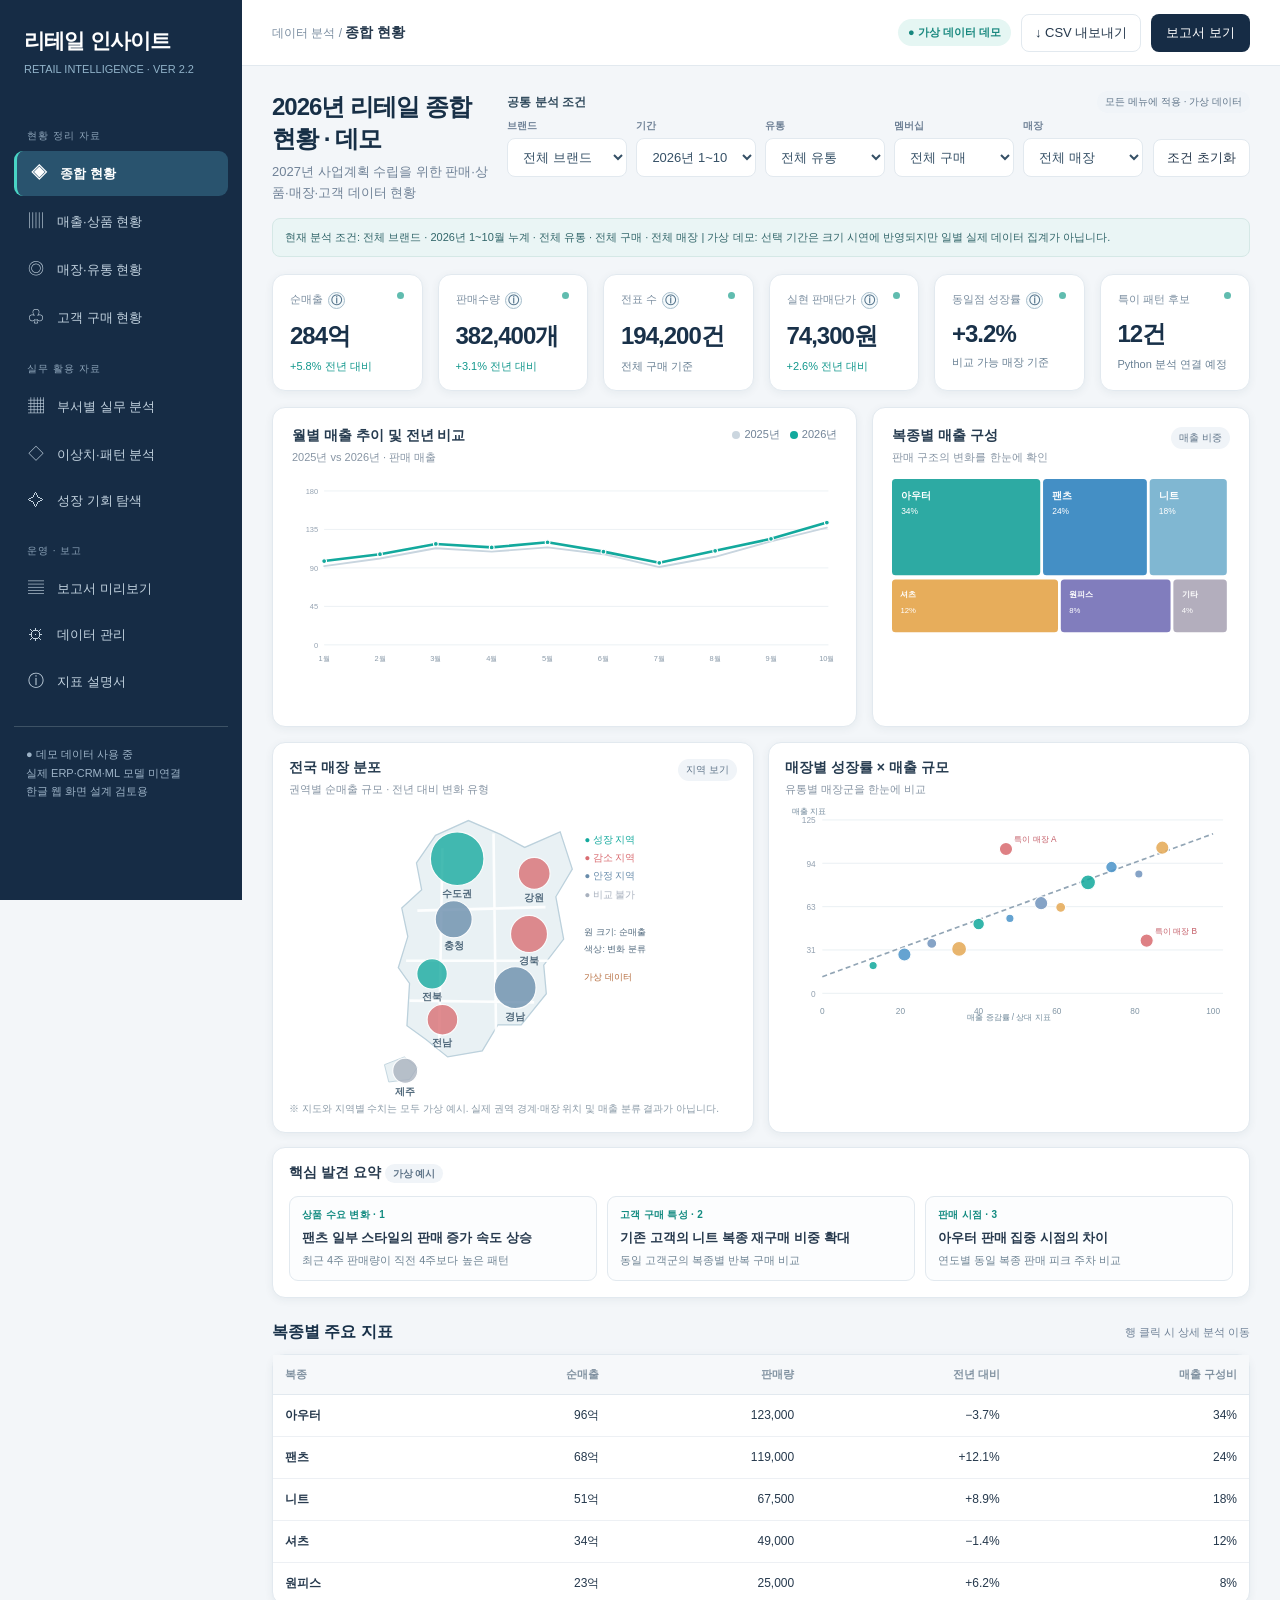
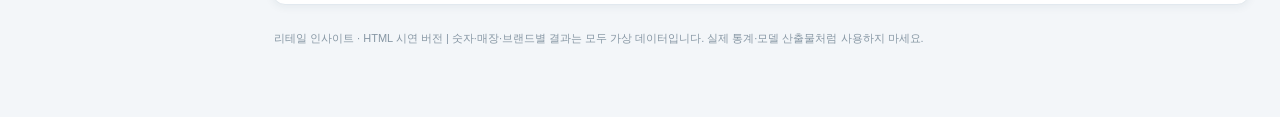
==== commit 0c403bb9: "Replace arbitrary map colors with explainable regional demo classifications" ====
--- a/retail-insight/index.html
+++ b/retail-insight/index.html
@@ -35,7 +35,7 @@
 .glossary-item h3{margin:0 0 8px;font-size:15px}.glossary-item p{margin:6px 0;line-height:1.6}.glossary-item .group{font-size:11px;color:#33898c;font-weight:700}.glossary-item .formula{background:#f2f6f8;border-radius:6px;padding:9px;word-break:keep-all}.glossary-item .caution{font-size:12px;color:#64788b}
 @media(max-width:850px){.glossary-grid{grid-template-columns:1fr}}
 </style></head><body><div class="layout"><aside class="sidebar" id="sidebar"><div class="logo">리테일 인사이트<small>RETAIL INTELLIGENCE · VER 2.2</small></div><div class="side-label">현황 정리 자료</div><button class="nav active" data-screen="overview"><span class="ni">◈</span> 종합 현황</button><button class="nav" data-screen="sales"><span class="ni">▥</span> 매출·상품 현황</button><button class="nav" data-screen="stores"><span class="ni">◎</span> 매장·유통 현황</button><button class="nav" data-screen="customers"><span class="ni">♧</span> 고객 구매 현황</button><div class="side-label">실무 활용 자료</div><button class="nav" data-screen="practical"><span class="ni">▦</span> 부서별 실무 분석</button><button class="nav" data-screen="anomalies"><span class="ni">◇</span> 이상치·패턴 분석</button><button class="nav" data-screen="opportunities"><span class="ni">✧</span> 성장 기회 탐색</button><div class="side-label">운영 · 보고</div><button class="nav" data-screen="report"><span class="ni">▤</span> 보고서 미리보기</button><button class="nav" data-screen="data"><span class="ni">⚙</span> 데이터 관리</button><button class="nav" data-screen="glossary"><span class="ni">ⓘ</span> 지표 설명서</button><div class="sidebar-footer">● 데모 데이터 사용 중<br>실제 ERP·CRM·ML 모델 미연결<br>한글 웹 화면 설계 검토용</div></aside><main class="main"><div class="topbar"><div class="breadcrumbs"><button class="ghost nav-toggle" onclick="document.getElementById('sidebar').classList.toggle('show')">☰</button> <span>데이터 분석</span> / <strong id="crumb">종합 현황</strong></div><div class="top-actions"><span class="tag">● 가상 데이터 데모</span><button class="ghost" onclick="downloadCSV()">↓ CSV 내보내기</button><button class="primary" onclick="go('report')">보고서 보기</button></div></div><div class="content"><div class="head"><div><h1 id="screenTitle">2026년 리테일 종합 현황 · 데모</h1><p id="screenDesc">2027년 사업계획 수립을 위한 판매·상품·매장·고객 데이터 현황</p></div><div style="width:100%"><div class="filter-head"><strong>공통 분석 조건</strong><span class="pill">모든 메뉴에 적용 · 가상 데이터</span></div><div class="filter-row"><div class="filters"><div class="filter-group"><label for="brand">브랜드</label><select id="brand"><option value="전체 브랜드">전체 브랜드</option><option>조이너스</option><option>꼼빠니아</option><option>트루젠</option><option>바인드</option><option>모스바니</option><option>아위</option></select></div><div class="filter-group"><label for="period">기간</label><select id="period"><option value="누계">2026년 1~10월 누계</option><option value="최근3">최근 3개월</option><option value="최근1">최근 1개월</option><option value="직접">날짜 직접 지정</option></select></div><div class="filter-group"><label for="channel">유통</label><select id="channel"><option value="전체 유통">전체 유통</option><option>백화점</option><option>아울렛</option><option>대리점</option><option>마트</option></select></div><div class="filter-group"><label for="membership">멤버십</label><select id="membership"><option value="all">전체 구매</option><option value="member">멤버십 구매</option></select></div><div class="filter-group"><label for="store">매장</label><select id="store"><option value="all">전체 매장</option></select></div></div><button type="button" id="resetFilters" class="ghost filter-reset">조건 초기화</button></div><div id="dateRangePanel" class="date-range-panel" hidden><span class="date-range-title">조회 일자 직접 지정</span><label>시작일 <input type="date" id="dateStart" value="2026-01-01" min="2023-01-01" max="2026-11-01"></label><span class="date-separator">~</span><label>종료일 <input type="date" id="dateEnd" value="2026-10-31" min="2023-01-01" max="2026-11-01"></label><span class="date-hint" id="dateHint">시작일과 종료일을 선택하면 분석 기간이 적용됩니다.</span></div></div></div><div id="scopebar" class="scopebar">전체 브랜드 · 2026년 1~10월 누계 · 전체 유통 · 전체 구매 · 전체 매장</div>
-<section class="onlyscreen active" id="overview"><div class="grid kpis" id="overviewKpis"></div><div class="grid g2"><div class="panel chart-box"><div class="chart-head"><div><h3>월별 매출 추이 및 전년 비교</h3><div class="sub">2025년 vs 2026년 · 판매 매출</div></div><span class="legend"><i class="dot" style="background:#cbd6df"></i>2025년<i class="dot" style="background:#12a99d"></i>2026년</span></div><div class="chart" id="overviewTrend"></div></div><div class="panel chart-box"><div class="chart-head"><div><h3>복종별 매출 구성</h3><div class="sub">판매 구조의 변화를 한눈에 확인</div></div><span class="pill">매출 비중</span></div><div class="chart" id="overviewTreemap"></div></div></div><div class="grid overview-bottom" style="margin-top:15px"><div class="panel chart-box"><div class="chart-head"><div><h3>전국 매장 분포</h3><div class="sub">지역별 매장 수 · 점 크기는 매출 규모</div></div><span class="pill">지역 보기</span></div><div class="chart" id="overviewMap"></div><div class="map-note">※ 대한민국 권역을 단순화한 개념도이며 정확한 지리 경계·주소 지도는 아님</div></div><div class="panel chart-box"><div class="chart-head"><div><h3>매장별 성장률 × 매출 규모</h3><div class="sub">유통별 매장군을 한눈에 비교</div></div></div><div class="chart" id="overviewBubble"></div></div><div class="panel insights"><h3>핵심 발견 요약 <span class="pill">가상 예시</span></h3><div id="overviewInsights"></div></div></div><div class="section"><h2>복종별 주요 지표</h2><span class="note">행 클릭 시 상세 분석 이동</span></div><div class="panel" id="overviewTable"></div></section>
+<section class="onlyscreen active" id="overview"><div class="grid kpis" id="overviewKpis"></div><div class="grid g2"><div class="panel chart-box"><div class="chart-head"><div><h3>월별 매출 추이 및 전년 비교</h3><div class="sub">2025년 vs 2026년 · 판매 매출</div></div><span class="legend"><i class="dot" style="background:#cbd6df"></i>2025년<i class="dot" style="background:#12a99d"></i>2026년</span></div><div class="chart" id="overviewTrend"></div></div><div class="panel chart-box"><div class="chart-head"><div><h3>복종별 매출 구성</h3><div class="sub">판매 구조의 변화를 한눈에 확인</div></div><span class="pill">매출 비중</span></div><div class="chart" id="overviewTreemap"></div></div></div><div class="grid overview-bottom" style="margin-top:15px"><div class="panel chart-box"><div class="chart-head"><div><h3>전국 매장 분포</h3><div class="sub">권역별 순매출 규모 · 전년 대비 변화 유형</div></div><span class="pill">지역 보기</span></div><div class="chart" id="overviewMap"></div><div class="map-note">※ 지도와 지역별 수치는 모두 가상 예시. 실제 권역 경계·매장 위치 및 매출 분류 결과가 아닙니다.</div></div><div class="panel chart-box"><div class="chart-head"><div><h3>매장별 성장률 × 매출 규모</h3><div class="sub">유통별 매장군을 한눈에 비교</div></div></div><div class="chart" id="overviewBubble"></div></div><div class="panel insights"><h3>핵심 발견 요약 <span class="pill">가상 예시</span></h3><div id="overviewInsights"></div></div></div><div class="section"><h2>복종별 주요 지표</h2><span class="note">행 클릭 시 상세 분석 이동</span></div><div class="panel" id="overviewTable"></div></section>
 <section class="onlyscreen" id="sales"><div class="grid kpis" id="salesKpis"></div><div class="grid g2"><div class="panel chart-box"><div class="chart-head"><div><h3>매출 변화 기여도</h3><div class="sub">복종별 증감 기여액 · 워터폴</div></div><span class="pill">전년 동기 비교</span></div><div class="chart" id="waterfall"></div></div><div class="panel chart-box"><div class="chart-head"><div><h3>스타일 판매량 분포 · 박스플롯</h3><div class="sub">복종별 중앙값·사분위수·이상치</div></div></div><div class="chart" id="boxplot"></div></div></div><div class="grid g2" style="margin-top:15px"><div class="panel chart-box"><div class="chart-head"><div><h3>월별 복종 판매 패턴</h3><div class="sub">월 × 복종 · 판매지수 히트맵</div></div></div><div class="chart" id="seasonHeatmap"></div></div><div class="panel chart-box"><div class="chart-head"><div><h3>스타일별 판매량 분포</h3><div class="sub">상위 상품 집중도와 롱테일 구조</div></div></div><div class="chart" id="histogram"></div></div></div><div class="section"><h2>상품 분석 상세표</h2></div><div class="panel" id="salesTable"></div></section>
 <section class="onlyscreen" id="stores"><div class="grid kpis" id="storeKpis"></div><div class="grid g2"><div class="panel chart-box"><div class="chart-head"><div><h3>권역별 매장 분포</h3><div class="sub">원 크기: 매출 · 색: 전년 대비 증감</div></div></div><div class="chart" id="storeMap"></div><div class="map-note">※ 지도는 실제 지리 데이터가 아닌 화면 시안용 단순화 도식</div></div><div class="panel chart-box"><div class="chart-head"><div><h3>고객 수 대비 매출 · 회귀 잔차</h3><div class="sub">추세선 기준으로 이례적인 매장 자동 표시</div></div><span class="pill">Python 회귀분석 예시</span></div><div class="chart" id="storeRegression"></div><div class="explain">회귀선 위쪽의 특이 매장은 구매고객 수 대비 매출이 높을 수 있어. 실제 운영에서는 영업일·매장 면적·할인율 등을 함께 검토해야 해.</div></div></div><div class="grid g2" style="margin-top:15px"><div class="panel chart-box"><div class="chart-head"><div><h3>매장군 × 복종 판매 특성</h3><div class="sub">유사 매장군 분류 후 구성 비교</div></div></div><div class="chart" id="storeHeatmap"></div></div><div class="panel chart-box"><div class="chart-head"><div><h3>유통별 매출·성장률</h3><div class="sub">유통별 상대적인 규모와 변화</div></div></div><div class="chart" id="channelBar"></div></div></div><div class="section"><h2>검토할 매장 특이 패턴</h2></div><div class="panel" id="storeTable"></div></section>
 <section class="onlyscreen" id="customers"><div class="customer-notice" id="customerModeDesc"></div><div class="customer-option" id="customerAll"><div class="grid kpis" id="customerAllKpis"></div><div class="grid g2"><div class="panel chart-box"><div class="chart-head"><div><h3>월별 전체 구매 매출</h3><div class="sub">고객 수가 아닌 매출액 기준 · 가상 데이터</div></div></div><div class="chart" id="customerAllTrend"></div></div><div class="panel chart-box"><div class="chart-head"><div><h3>유통별 전체 구매 매출</h3><div class="sub">비회원 포함 · 전표 기준 집계 가능</div></div></div><div class="chart" id="customerAllChannel"></div></div></div><div class="section"><h2>전체 구매 분석 · 복종별 실적</h2></div><div class="panel" id="customerAllTable"></div><p class="footnote">※ 전체 구매에서는 실제 전체 고객 수, 재구매율, RFM, 코호트를 계산하지 않습니다. 해당 분석은 멤버십 구매 선택 시에만 표시합니다.</p></div><div class="customer-option" id="customerMember"><div class="grid kpis" id="customerKpis"></div><div class="grid g2"><div class="panel chart-box"><div class="chart-head"><div><h3>신규·기존 고객 월별 구매 추이</h3><div class="sub">식별된 멤버십 구매고객 수 기반</div></div></div><div class="chart" id="customerStack"></div></div><div class="panel chart-box"><div class="chart-head"><div><h3>RFM 고객 세그먼트 분포</h3><div class="sub">최근성 × 구매빈도 · 고객수 기반</div></div></div><div class="chart" id="rfmHeatmap"></div></div></div><div class="grid g2" style="margin-top:15px"><div class="panel chart-box"><div class="chart-head"><div><h3>최초 구매월 코호트 · 재구매 유지율</h3><div class="sub">월별 고객군의 후속 구매 비율</div></div></div><div class="chart" id="cohort"></div></div><div class="panel chart-box"><div class="chart-head"><div><h3>브랜드 간 교차구매</h3><div class="sub">두 브랜드를 모두 구매한 회원 비율 예시</div></div></div><div class="chart" id="crossBuy"></div></div></div><div class="section"><h2>고객군별 실무 참고사항</h2></div><div class="panel" id="customerTable"></div></div></section>
@@ -50,7 +50,8 @@
 let state={screen:'overview',dept:'상품기획',finding:0};
 const titles={overview:['2026년 리테일 종합 현황 · 데모','2027년 사업계획 수립을 위한 판매·상품·매장·고객 데이터 현황'],sales:['매출·상품 판매 현황','복종별 기여도, 상품 판매 분포, 시즌별 수요 구조'],stores:['매장·유통 운영 현황','지리적 분포, 매장군 차이, 고객 수 대비 매출 특이 패턴'],customers:['고객 구매 현황','구매고객 변화, RFM 분포, 고객 유지와 브랜드 교차구매'],practical:['부서별 실무 활용 분석','영업·상품기획·디자인·전략기획·마케팅에 필요한 사업계획 데이터'],anomalies:['Python 통계·이상치 분석','회귀 잔차, IQR, 상관관계, 군집 특성 등 단순 집계 이상의 패턴'],opportunities:['성장 기회 탐색','수요 변화와 특이 패턴을 바탕으로 검토할 가능성 제시'],report:['보고서 미리보기','현황 정리 자료와 실무 활용 자료를 분리해 보고'],data:['데이터 관리','데이터 연결·품질·모델 검증의 현재 상태'],glossary:['지표 설명서','각 지표의 의미·계산식·해석 시 주의사항']};
 
-const metricGlossary=[["동일점 성장률","전년과 올해 비교 가능한 기존 매장의 매출 성장률","(당기 동일점 매출 ÷ 전기 동일점 매출 − 1) × 100","신규·폐점·휴점 및 이전 매장은 기준에 따라 제외합니다.","영업 · 매장"],["순매출","반품 및 취소 등을 반영한 실제 매출 기준","ERP에서 정의한 순매출 합계","공급가·부가세 포함 여부는 ERP 기준 확인이 필요합니다.","공통"],["판매수량","반품을 반영한 순판매 상품 수량","판매수량 − 반품수량","반품이 음수 수량으로 저장된 경우 중복 차감하지 않습니다.","상품"],["전표 수","상품 행 수가 아니라 고유한 구매 전표 건수","중복 제거한 전표 식별자 수","하나의 전표에 상품이 여러 줄 있어도 1건으로 계산합니다.","공통"],["전표당 평균 구매금액","한 번의 구매 거래에서 발생한 평균 금액","순매출 ÷ 전표 수","비회원 분석에도 사용 가능합니다. 고객당 구매금액과 다릅니다.","공통"],["멤버십 구매고객 수","분석기간에 구매한 식별 가능한 회원 수","구매 전표에 연결된 고유 회원번호 수","전체 구매의 실제 고객 수와 같지 않습니다.","고객"],["재구매율","정해진 기준기간 내 반복 구매한 식별 회원 비율","2회 이상 구매 회원 수 ÷ 구매 회원 수 × 100","반드시 관찰기간 및 주문취소 처리 기준을 함께 표기합니다.","고객"],["RFM","최근 구매일·구매 빈도·구매 금액으로 회원을 구분하는 분석","Recency · Frequency · Monetary","회원번호 식별이 필요한 멤버십 고객 분석입니다.","고객"],["코호트 분석","비슷한 시작 시점을 가진 고객의 이후 구매를 추적","첫 구매월 집단별 이후 기간 재구매율","최근 가입·구매 집단은 관찰기간이 짧습니다.","고객"],["교차구매","한 회원이 여러 브랜드 또는 복종을 구매한 패턴","회원번호 기준 서로 다른 브랜드·복종 구매 집합 비교","비회원 구매는 개인별 연결이 불가능합니다.","고객"],["매출 기여도","브랜드·복종·매장이 전체 매출 변화에 미친 영향","세부항목 당기 매출 − 비교기간 매출","비교기간·매장 상태·상품 구성 차이를 확인합니다.","영업 · 상품"],["실현 판매단가","실제로 판매된 상품 한 개당 평균 매출","순매출 ÷ 순판매수량","반품·복종 구성 변화에 따라 변동할 수 있습니다.","상품"],["이상치(IQR)","데이터 분포에서 일반적인 범위를 벗어나는 관측값","Q1−1.5×IQR 미만 또는 Q3+1.5×IQR 초과","이상치는 오류나 부진이 확정됐다는 뜻이 아닙니다.","Python 분석"],["회귀 잔차","고객 수 등의 설명변수로 예상한 매출과 실제 매출의 차이","실제 매출 − 회귀모델 예측 매출","원인이나 인과관계를 증명하지 않습니다.","Python 분석"],["상관계수","두 지표가 함께 변화하는 정도를 나타내는 수치","Pearson 또는 Spearman 상관계수","상관관계는 인과관계가 아닙니다.","Python 분석"],["군집분석","비슷한 판매 특성을 가진 매장·고객을 자동 그룹화","표준화된 변수로 K-means·DBSCAN 등 적용","군집은 객관적 등급 또는 실적 평가가 아닙니다.","Python 분석"],["판매 시점 변화","시즌 내 상품 판매 집중 시점이 어떻게 이동했는지 비교","연도별 월·주차별 판매 구성과 추이 비교","판매 가능 기간 및 프로모션 영향 검토가 필요합니다.","상품"],["예측 오차","머신러닝 예측과 실제 실적 간 차이","실제값 − 예측값; MAE·WAPE 등으로 정확도 평가","예측 생성 시점과 데이터 마감일을 보관해야 합니다.","ML 분석"]];
+// 지도 색상 분류 기준은 시연용으로 설정한 초기 기준입니다.
+const metricGlossary=[["지역별 성장·감소 분류","지역별 전년 동기 순매출과 최근 3개월 추세를 이용한 시연용 구분","성장: 전년 대비 +5% 이상 & 최근 3개월 중 2개월 이상 성장 / 감소: -5% 이하 또는 2개월 이상 감소 / 안정: 나머지 / 비교 불가: 비교자료 부족","5%는 검증 전 임시 임계값입니다. 실제 서비스에서는 영업일, 신규·폐점, 비교 가능한 매장 기준을 먼저 확정해야 합니다.","영업 · 지도"],["동일점 성장률","전년과 올해 비교 가능한 기존 매장의 매출 성장률","(당기 동일점 매출 ÷ 전기 동일점 매출 − 1) × 100","신규·폐점·휴점 및 이전 매장은 기준에 따라 제외합니다.","영업 · 매장"],["순매출","반품 및 취소 등을 반영한 실제 매출 기준","ERP에서 정의한 순매출 합계","공급가·부가세 포함 여부는 ERP 기준 확인이 필요합니다.","공통"],["판매수량","반품을 반영한 순판매 상품 수량","판매수량 − 반품수량","반품이 음수 수량으로 저장된 경우 중복 차감하지 않습니다.","상품"],["전표 수","상품 행 수가 아니라 고유한 구매 전표 건수","중복 제거한 전표 식별자 수","하나의 전표에 상품이 여러 줄 있어도 1건으로 계산합니다.","공통"],["전표당 평균 구매금액","한 번의 구매 거래에서 발생한 평균 금액","순매출 ÷ 전표 수","비회원 분석에도 사용 가능합니다. 고객당 구매금액과 다릅니다.","공통"],["멤버십 구매고객 수","분석기간에 구매한 식별 가능한 회원 수","구매 전표에 연결된 고유 회원번호 수","전체 구매의 실제 고객 수와 같지 않습니다.","고객"],["재구매율","정해진 기준기간 내 반복 구매한 식별 회원 비율","2회 이상 구매 회원 수 ÷ 구매 회원 수 × 100","반드시 관찰기간 및 주문취소 처리 기준을 함께 표기합니다.","고객"],["RFM","최근 구매일·구매 빈도·구매 금액으로 회원을 구분하는 분석","Recency · Frequency · Monetary","회원번호 식별이 필요한 멤버십 고객 분석입니다.","고객"],["코호트 분석","비슷한 시작 시점을 가진 고객의 이후 구매를 추적","첫 구매월 집단별 이후 기간 재구매율","최근 가입·구매 집단은 관찰기간이 짧습니다.","고객"],["교차구매","한 회원이 여러 브랜드 또는 복종을 구매한 패턴","회원번호 기준 서로 다른 브랜드·복종 구매 집합 비교","비회원 구매는 개인별 연결이 불가능합니다.","고객"],["매출 기여도","브랜드·복종·매장이 전체 매출 변화에 미친 영향","세부항목 당기 매출 − 비교기간 매출","비교기간·매장 상태·상품 구성 차이를 확인합니다.","영업 · 상품"],["실현 판매단가","실제로 판매된 상품 한 개당 평균 매출","순매출 ÷ 순판매수량","반품·복종 구성 변화에 따라 변동할 수 있습니다.","상품"],["이상치(IQR)","데이터 분포에서 일반적인 범위를 벗어나는 관측값","Q1−1.5×IQR 미만 또는 Q3+1.5×IQR 초과","이상치는 오류나 부진이 확정됐다는 뜻이 아닙니다.","Python 분석"],["회귀 잔차","고객 수 등의 설명변수로 예상한 매출과 실제 매출의 차이","실제 매출 − 회귀모델 예측 매출","원인이나 인과관계를 증명하지 않습니다.","Python 분석"],["상관계수","두 지표가 함께 변화하는 정도를 나타내는 수치","Pearson 또는 Spearman 상관계수","상관관계는 인과관계가 아닙니다.","Python 분석"],["군집분석","비슷한 판매 특성을 가진 매장·고객을 자동 그룹화","표준화된 변수로 K-means·DBSCAN 등 적용","군집은 객관적 등급 또는 실적 평가가 아닙니다.","Python 분석"],["판매 시점 변화","시즌 내 상품 판매 집중 시점이 어떻게 이동했는지 비교","연도별 월·주차별 판매 구성과 추이 비교","판매 가능 기간 및 프로모션 영향 검토가 필요합니다.","상품"],["예측 오차","머신러닝 예측과 실제 실적 간 차이","실제값 − 예측값; MAE·WAPE 등으로 정확도 평가","예측 생성 시점과 데이터 마감일을 보관해야 합니다.","ML 분석"]];
 const metricLookup=Object.fromEntries(metricGlossary.map(x=>[x[0],x]));
 function htmlSafe(v){return String(v).replace(/[&<>"']/g,c=>({'&':'&amp;','<':'&lt;','>':'&gt;','"':'&quot;',"'":'&#39;'}[c]))}
 function infoIcon(name){const item=metricLookup[name];if(!item)return '';return '<span class="metric-info" tabindex="0" role="button" aria-label="'+htmlSafe(name)+' 설명" aria-expanded="false">ⓘ<span class="metric-tip" role="tooltip"><strong>'+htmlSafe(item[0])+'</strong>'+htmlSafe(item[1])+'<small>계산: '+htmlSafe(item[2])+'</small><small>주의: '+htmlSafe(item[3])+'</small></span></span>'}
@@ -72,9 +73,52 @@
 function trend(id,variant='normal'){let months=['1월','2월','3월','4월','5월','6월','7월','8월','9월','10월'];let prev=[92,101,113,109,114,106,91,103,121,137],curr=[98,106,118,114,120,109,96,110,124,143];let f=factor(),W=730,H=255,L=43,T=16,B=33,max=170*f+10;let X=i=>L+i*(W-L-14)/9,Y=v=>T+(H-B-T)*(1-v/max);let o=axis(W,H,Math.round(max),T,B,L);for(let i=0;i<months.length;i++)o+=text(X(i),H-12,months[i],10,'#8b9baa','middle');for(let [j,v] of [prev,curr].entries()){let col=j?'#13a99d':'#c8d5df';o+=poly(v.map((n,i)=>[X(i),Y(n*f)]),col,j?3.5:2.5);if(j)curr.forEach((n,i)=>o+=circ(X(i),Y(n*f),3.2,col));}put(id,svg(W,H,o))}
 function barh(id,labels,vals,opt={}){let w=520,h=Math.max(210,labels.length*34+25),left=90,right=45,bw=w-left-right,max=Math.max(...vals)*1.2;let o='';labels.forEach((l,i)=>{let y=15+i*34;let ww=vals[i]/max*bw;o+=text(left-8,y+16,l,11,'#61778a','end')+rect(left,y+2,bw,22,'#f0f5f7',3)+rect(left,y+2,ww,22,colors[i%colors.length],3)+text(left+ww+6,y+18,fmt(vals[i]),10,'#526a7c');});put(id,svg(w,h,o))}
 function treemap(id){let W=480,H=225;let items=[['아우터',34,'#2daaa3'],['팬츠',24,'#448fc5'],['니트',18,'#80b7d2'],['셔츠',12,'#e7ad5b'],['원피스',8,'#817dbd'],['기타',4,'#b3aebd']];let f=factor(),o='',x=0;items.slice(0,3).forEach((a,i)=>{let ww=W*a[1]/76;o+=rect(x,0,ww-4,137,a[2],5)+text(x+13,28,a[0],14,'white','start',700)+text(x+13,50,a[1]+'%',12,'white');x+=ww});x=0;items.slice(3).forEach(a=>{let ww=W*a[1]/24;o+=rect(x,143,ww-4,75,a[2],5)+text(x+12,168,a[0],12,'white','start',700)+text(x+12,190,a[1]+'%',11,'white');x+=ww});put(id,svg(W,H,o))}
-// Approximate regional schematic; not cadastral or a geographic map.
-const regionPoints=[['수도권',168,62,27,1.08],['강원',257,79,16,.96],['충청',164,132,18,1.02],['경북',251,149,23,.93],['전북',139,195,12,1.13],['경남',235,211,19,.94],['전남',151,248,13,1.12],['제주',108,307,8,1.04]];
-function mapChart(id){let W=400,H=335,o='';o+=`<path d="M143 35 L181 18 L218 34 L246 49 L287 31 L301 74 L282 106 L291 155 L268 185 L271 218 L242 254 L215 254 L197 284 L157 291 L132 271 L110 255 L113 206 L100 188 L111 152 L104 119 L127 98 L121 67 Z" fill="#e9f1f4" stroke="#bcd1dc" stroke-width="1.5"/><path d="M84 300L107 291L122 303L113 317L89 320Z" fill="#e9f1f4" stroke="#bcd1dc"/>`;o+=`<path d="M122 122L270 118M109 180L274 180M113 226L257 228M210 33L213 269M151 50L147 282" stroke="#fff" stroke-width="3" fill="none" opacity=".9"/>`;regionPoints.forEach(([name,x,y,r,g],i)=>{let positive=i%3!==1;let rr=r*Math.sqrt(factor())*.96+2;o+=circ(x,y,rr,positive?'#13a99d':'#e5a35a',.75)+text(x,y+rr+13,name,11,'#4c6578','middle',600);});o+=text(310,46,'● 성장 지역',10,'#13a99d')+text(310,64,'● 관찰 지역',10,'#e5a35a')+text(310,99,'원 크기',10,'#8b9dad')+text(310,115,'매출 규모',11,'#536b7f');put(id,svg(W,H,o))}
+// 지도 데모 데이터: 지역별 비교 가능한 매장 순매출 및 최근 3개월 성장 여부를 가정한 값.
+// 실서비스에서는 ERP 판매일보·매장마스터로 동일점 및 지역별 실적을 실제 집계해야 합니다.
+const regionPoints=[
+ {name:'수도권',x:168,y:62,prev:320,curr:350,months:[true,true,false],comparable:true},
+ {name:'강원',x:257,y:79,prev:86,curr:79,months:[false,false,true],comparable:true},
+ {name:'충청',x:164,y:132,prev:122,curr:126,months:[true,false,true],comparable:true},
+ {name:'경북',x:251,y:149,prev:135,curr:126,months:[false,true,false],comparable:true},
+ {name:'전북',x:139,y:195,prev:63,curr:69,months:[true,true,true],comparable:true},
+ {name:'경남',x:235,y:211,prev:177,curr:179,months:[true,false,true],comparable:true},
+ {name:'전남',x:151,y:248,prev:74,curr:70,months:[false,true,false],comparable:true},
+ {name:'제주',x:108,y:307,prev:null,curr:34,months:[true,true,false],comparable:false}
+];
+const regionClasses={
+ growth:{label:'성장 지역',color:'#13a99d'},
+ decline:{label:'감소 지역',color:'#d96c71'},
+ stable:{label:'안정 지역',color:'#688cab'},
+ missing:{label:'비교 불가',color:'#a8b1be'}
+};
+function regionClass(row){
+ if(!row.comparable||row.prev==null||row.prev<=0)return 'missing';
+ const yoy=(row.curr/row.prev-1)*100;
+ const positives=row.months.filter(Boolean).length;
+ const negatives=row.months.length-positives;
+ if(yoy>=5&&positives>=2)return 'growth';
+ if(yoy<=-5||negatives>=2)return 'decline';
+ return 'stable';
+}
+function mapChart(id){
+ const W=465,H=335;let o='';
+ o+=`<path d="M143 35 L181 18 L218 34 L246 49 L287 31 L301 74 L282 106 L291 155 L268 185 L271 218 L242 254 L215 254 L197 284 L157 291 L132 271 L110 255 L113 206 L100 188 L111 152 L104 119 L127 98 L121 67 Z" fill="#e9f1f4" stroke="#bcd1dc" stroke-width="1.5"/><path d="M84 300L107 291L122 303L113 317L89 320Z" fill="#e9f1f4" stroke="#bcd1dc"/>`;
+ o+=`<path d="M122 122L270 118M109 180L274 180M113 226L257 228M210 33L213 269M151 50L147 282" stroke="#fff" stroke-width="3" fill="none" opacity=".9"/>`;
+ const maxSales=Math.max(...regionPoints.map(p=>p.curr));
+ regionPoints.forEach(p=>{
+  const c=regionClasses[regionClass(p)];
+  const rr=7+Math.sqrt(p.curr/maxSales)*24;
+  const yoy=p.prev>0?((p.curr/p.prev-1)*100).toFixed(1)+'%':'비교 불가';
+  o+=`<g><title>${p.name} · ${c.label} · 전년 동기 대비 ${yoy} (가상 데이터)</title>${circ(p.x,p.y,rr,c.color,.78)}${text(p.x,p.y+rr+13,p.name,11,'#4c6578','middle',600)}</g>`;
+ });
+ [['growth',44],['decline',65],['stable',86],['missing',107]].forEach(([key,y])=>{
+  const c=regionClasses[key];o+=text(315,y,'● '+c.label,11,c.color);
+ });
+ o+=text(315,150,'원 크기: 순매출',10,'#536b7f');
+ o+=text(315,170,'색상: 변화 분류',10,'#536b7f');
+ o+=text(315,202,'가상 데이터',10,'#b46a3b');
+ put(id,svg(W,H,o));
+}
 function scatter(id,regress=false){let W=540,H=260,L=45,R=24,T=18,B=33,xx=v=>L+(W-L-R)*v/100,yy=v=>H-B-(H-T-B)*v/125;let pts=[[13,20],[21,28],[28,36],[35,32],[40,50],[48,54],[56,65],[61,62],[68,80],[74,91],[81,86],[87,105],[47,104],[83,38]];let o=axis(W,H,125,T,B,L);for(let i=0;i<=5;i++)o+=text(xx(i*20),H-8,i*20+'',10,'#8296a5','middle');o+=line(xx(0),yy(12),xx(100),yy(115),'#92a5b5',2,'6 4');pts.forEach(([x,y],i)=>{let unusual=i>=12,cl=unusual?'#d96c71':colors[i%4];o+=circ(xx(x),yy(y),unusual?8:5+((i*3)%5),cl,.86);if(unusual)o+=text(xx(x)+10,yy(y)-8,i===12?'특이 매장 A':'특이 매장 B',10,'#c45d67');});o+=text(W/2,H-1,regress?'구매고객 수 (표준화)':'매출 증감률 / 상대 지표',10,'#718a9b','middle')+text(8,11,'매출 지표',10,'#72899b');put(id,svg(W,H,o))}
 function waterfall(id){let vals=[-34,21,-15,30,13,-9],labs=['아우터','팬츠','셔츠','니트','원피스','기타'];let W=620,H=260,L=40,B=35,T=15,mid=128,scale=2.3,o='';for(let i=-50;i<=50;i+=25){let y=mid-i*scale;o+=line(L,y,W-12,y,i===0?'#b3c2cb':'#e8eff2',i===0?1.5:1)+text(L-6,y+4,i,10,'#8ba0af','end')}let running=0;vals.forEach((v,i)=>{let x=L+12+i*92,from=running,to=running+v;let y1=mid-Math.max(from,to)*scale,y2=mid-Math.min(from,to)*scale;o+=rect(x,y1,58,Math.max(4,y2-y1),v>=0?'#12a99d':'#dd7b80',3)+text(x+29,y1-7,(v>0?'+':'')+v,11,v>0?'#078e82':'#c65e68','middle',700)+text(x+29,H-12,labs[i],10,'#728698','middle');if(i<5)o+=line(x+58,mid-to*scale,x+92,mid-to*scale,'#b0bfca',1,'4 3');running=to});put(id,svg(W,H,o))}
 function boxChart(id){let sets=[['아우터',18,34,60,85,112,[137]],['팬츠',12,25,43,73,100,[121]],['니트',8,18,39,66,91,[111,125]],['셔츠',9,18,30,47,69,[85]],['원피스',6,13,24,36,55,[76]]];let W=570,H=250,L=32,B=30,T=15,yy=v=>H-B-(H-B-T)*v/150;let o=axis(W,H,150,T,B,L);sets.forEach((a,i)=>{let x=70+i*100,cl=colors[i%colors.length];o+=line(x,yy(a[1]),x,yy(a[5]),'#7b91a5',1.8)+line(x-9,yy(a[1]),x+9,yy(a[1]),'#7b91a5',2)+line(x-9,yy(a[5]),x+9,yy(a[5]),'#7b91a5',2)+rect(x-22,yy(a[4]),44,yy(a[2])-yy(a[4]),cl,4)+line(x-22,yy(a[3]),x+22,yy(a[3]),'#fff',2.5);a[6].forEach(v=>o+=circ(x,yy(v),4.5,'#d96b70'));o+=text(x,H-10,a[0],11,'#677f91','middle')});put(id,svg(W,H,o))}
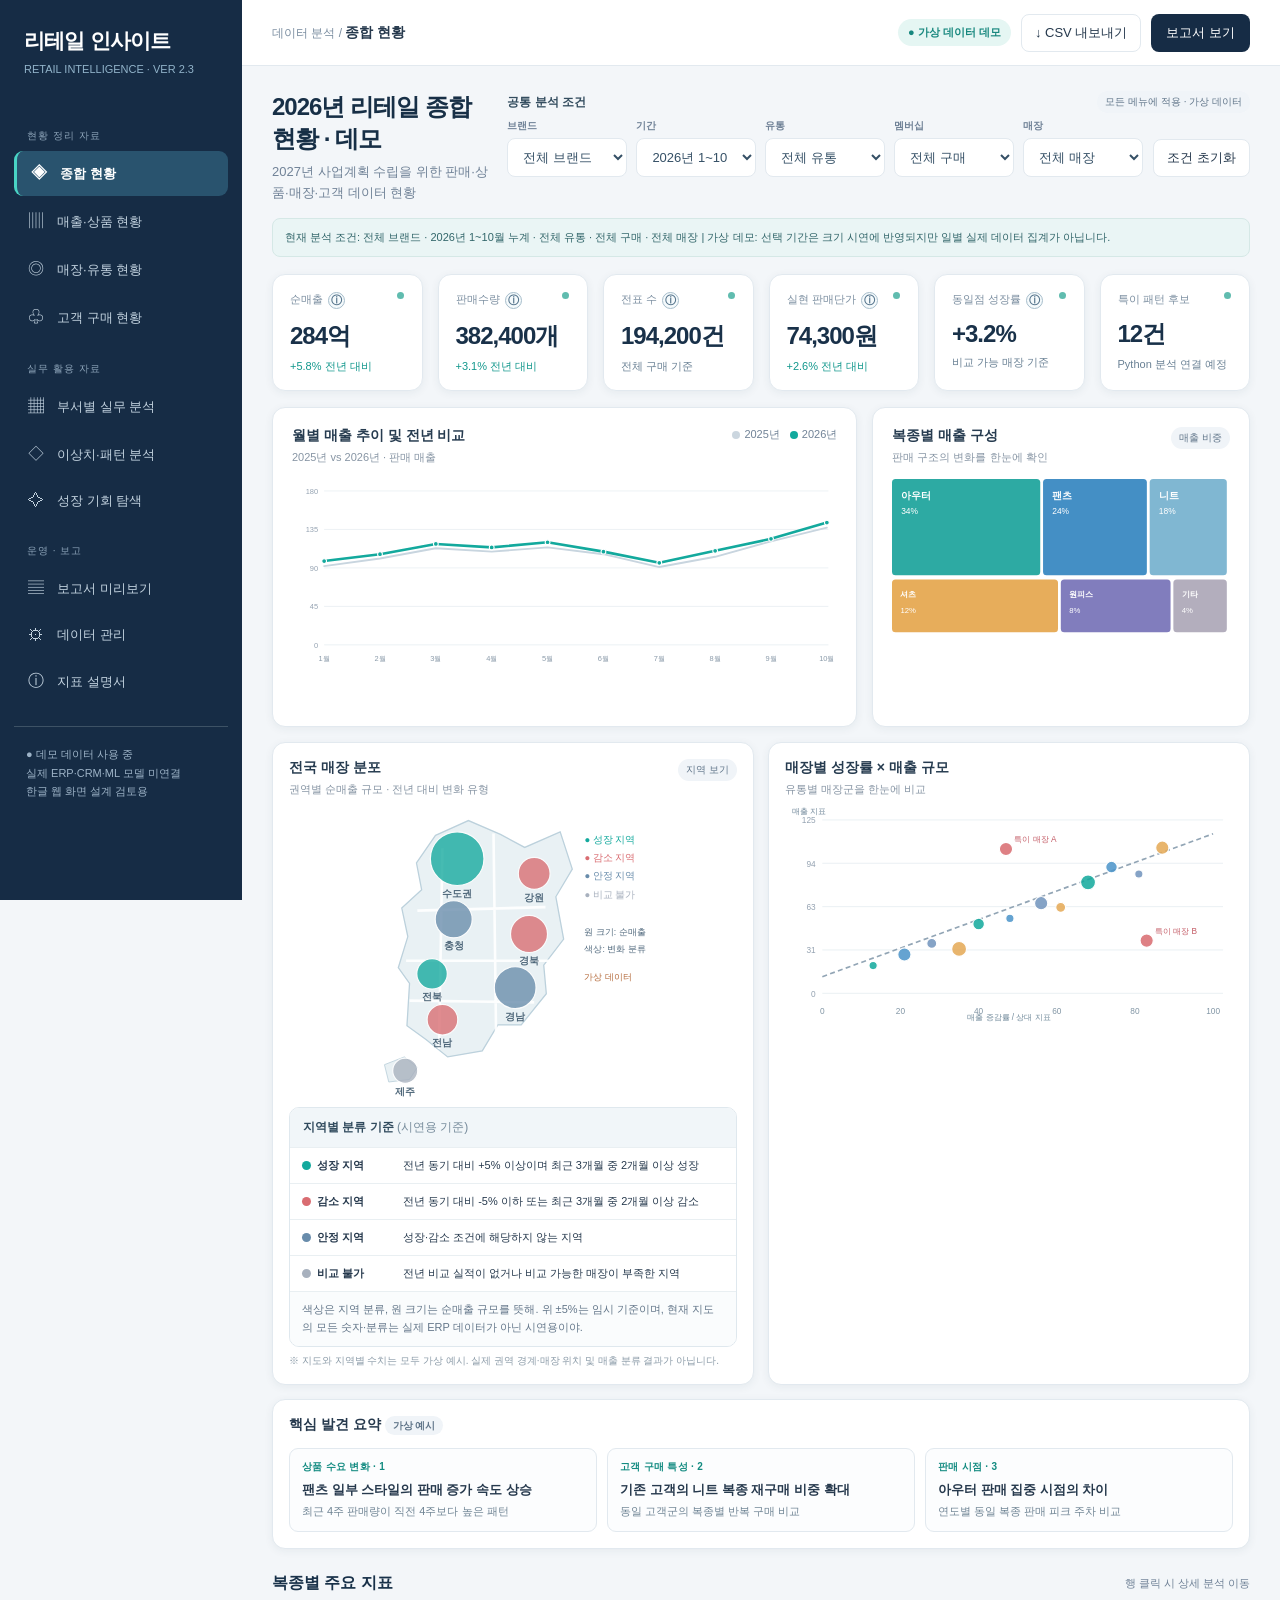
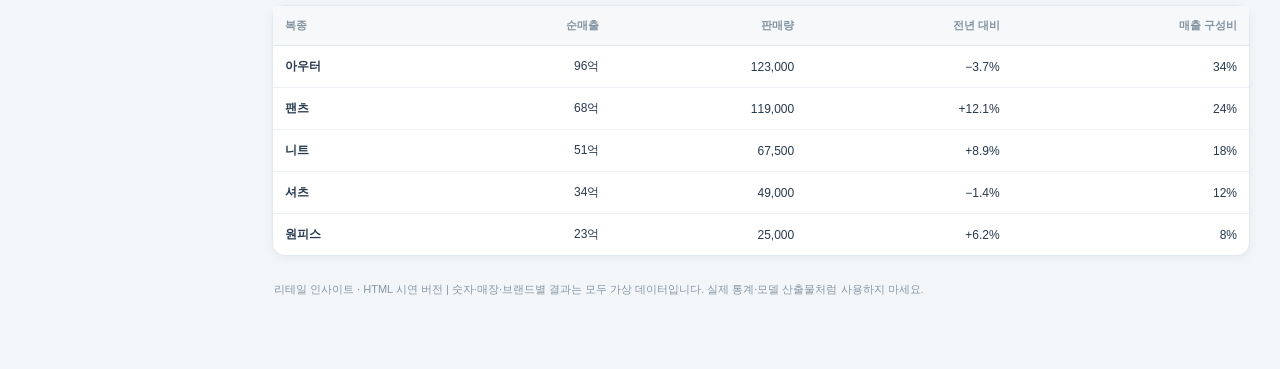
==== commit 32eac3cb: "Show regional growth classification criteria directly below both maps" ====
--- a/retail-insight/index.html
+++ b/retail-insight/index.html
@@ -34,10 +34,32 @@
 .glossary-item{padding:17px;border:1px solid var(--line);border-radius:11px;background:#fff}
 .glossary-item h3{margin:0 0 8px;font-size:15px}.glossary-item p{margin:6px 0;line-height:1.6}.glossary-item .group{font-size:11px;color:#33898c;font-weight:700}.glossary-item .formula{background:#f2f6f8;border-radius:6px;padding:9px;word-break:keep-all}.glossary-item .caution{font-size:12px;color:#64788b}
 @media(max-width:850px){.glossary-grid{grid-template-columns:1fr}}
-</style></head><body><div class="layout"><aside class="sidebar" id="sidebar"><div class="logo">리테일 인사이트<small>RETAIL INTELLIGENCE · VER 2.2</small></div><div class="side-label">현황 정리 자료</div><button class="nav active" data-screen="overview"><span class="ni">◈</span> 종합 현황</button><button class="nav" data-screen="sales"><span class="ni">▥</span> 매출·상품 현황</button><button class="nav" data-screen="stores"><span class="ni">◎</span> 매장·유통 현황</button><button class="nav" data-screen="customers"><span class="ni">♧</span> 고객 구매 현황</button><div class="side-label">실무 활용 자료</div><button class="nav" data-screen="practical"><span class="ni">▦</span> 부서별 실무 분석</button><button class="nav" data-screen="anomalies"><span class="ni">◇</span> 이상치·패턴 분석</button><button class="nav" data-screen="opportunities"><span class="ni">✧</span> 성장 기회 탐색</button><div class="side-label">운영 · 보고</div><button class="nav" data-screen="report"><span class="ni">▤</span> 보고서 미리보기</button><button class="nav" data-screen="data"><span class="ni">⚙</span> 데이터 관리</button><button class="nav" data-screen="glossary"><span class="ni">ⓘ</span> 지표 설명서</button><div class="sidebar-footer">● 데모 데이터 사용 중<br>실제 ERP·CRM·ML 모델 미연결<br>한글 웹 화면 설계 검토용</div></aside><main class="main"><div class="topbar"><div class="breadcrumbs"><button class="ghost nav-toggle" onclick="document.getElementById('sidebar').classList.toggle('show')">☰</button> <span>데이터 분석</span> / <strong id="crumb">종합 현황</strong></div><div class="top-actions"><span class="tag">● 가상 데이터 데모</span><button class="ghost" onclick="downloadCSV()">↓ CSV 내보내기</button><button class="primary" onclick="go('report')">보고서 보기</button></div></div><div class="content"><div class="head"><div><h1 id="screenTitle">2026년 리테일 종합 현황 · 데모</h1><p id="screenDesc">2027년 사업계획 수립을 위한 판매·상품·매장·고객 데이터 현황</p></div><div style="width:100%"><div class="filter-head"><strong>공통 분석 조건</strong><span class="pill">모든 메뉴에 적용 · 가상 데이터</span></div><div class="filter-row"><div class="filters"><div class="filter-group"><label for="brand">브랜드</label><select id="brand"><option value="전체 브랜드">전체 브랜드</option><option>조이너스</option><option>꼼빠니아</option><option>트루젠</option><option>바인드</option><option>모스바니</option><option>아위</option></select></div><div class="filter-group"><label for="period">기간</label><select id="period"><option value="누계">2026년 1~10월 누계</option><option value="최근3">최근 3개월</option><option value="최근1">최근 1개월</option><option value="직접">날짜 직접 지정</option></select></div><div class="filter-group"><label for="channel">유통</label><select id="channel"><option value="전체 유통">전체 유통</option><option>백화점</option><option>아울렛</option><option>대리점</option><option>마트</option></select></div><div class="filter-group"><label for="membership">멤버십</label><select id="membership"><option value="all">전체 구매</option><option value="member">멤버십 구매</option></select></div><div class="filter-group"><label for="store">매장</label><select id="store"><option value="all">전체 매장</option></select></div></div><button type="button" id="resetFilters" class="ghost filter-reset">조건 초기화</button></div><div id="dateRangePanel" class="date-range-panel" hidden><span class="date-range-title">조회 일자 직접 지정</span><label>시작일 <input type="date" id="dateStart" value="2026-01-01" min="2023-01-01" max="2026-11-01"></label><span class="date-separator">~</span><label>종료일 <input type="date" id="dateEnd" value="2026-10-31" min="2023-01-01" max="2026-11-01"></label><span class="date-hint" id="dateHint">시작일과 종료일을 선택하면 분석 기간이 적용됩니다.</span></div></div></div><div id="scopebar" class="scopebar">전체 브랜드 · 2026년 1~10월 누계 · 전체 유통 · 전체 구매 · 전체 매장</div>
-<section class="onlyscreen active" id="overview"><div class="grid kpis" id="overviewKpis"></div><div class="grid g2"><div class="panel chart-box"><div class="chart-head"><div><h3>월별 매출 추이 및 전년 비교</h3><div class="sub">2025년 vs 2026년 · 판매 매출</div></div><span class="legend"><i class="dot" style="background:#cbd6df"></i>2025년<i class="dot" style="background:#12a99d"></i>2026년</span></div><div class="chart" id="overviewTrend"></div></div><div class="panel chart-box"><div class="chart-head"><div><h3>복종별 매출 구성</h3><div class="sub">판매 구조의 변화를 한눈에 확인</div></div><span class="pill">매출 비중</span></div><div class="chart" id="overviewTreemap"></div></div></div><div class="grid overview-bottom" style="margin-top:15px"><div class="panel chart-box"><div class="chart-head"><div><h3>전국 매장 분포</h3><div class="sub">권역별 순매출 규모 · 전년 대비 변화 유형</div></div><span class="pill">지역 보기</span></div><div class="chart" id="overviewMap"></div><div class="map-note">※ 지도와 지역별 수치는 모두 가상 예시. 실제 권역 경계·매장 위치 및 매출 분류 결과가 아닙니다.</div></div><div class="panel chart-box"><div class="chart-head"><div><h3>매장별 성장률 × 매출 규모</h3><div class="sub">유통별 매장군을 한눈에 비교</div></div></div><div class="chart" id="overviewBubble"></div></div><div class="panel insights"><h3>핵심 발견 요약 <span class="pill">가상 예시</span></h3><div id="overviewInsights"></div></div></div><div class="section"><h2>복종별 주요 지표</h2><span class="note">행 클릭 시 상세 분석 이동</span></div><div class="panel" id="overviewTable"></div></section>
+
+.region-guide{margin:12px 0 4px;border:1px solid #dfe8ee;border-radius:10px;overflow:hidden;background:#fff}
+.region-guide-title{padding:11px 13px;background:#f1f6f9;font-weight:750;color:#304a5d;font-size:12px}
+.region-guide-row{display:grid;grid-template-columns:92px 1fr;gap:9px;align-items:center;padding:9px 12px;border-top:1px solid #e9eff2;font-size:11px;line-height:1.55}
+.region-guide-key{display:flex;gap:6px;align-items:center;white-space:nowrap;font-weight:700}
+.region-guide-dot{flex:none;width:9px;height:9px;border-radius:50%}
+.region-guide-note{padding:9px 12px;background:#fafcfd;color:#64778a;font-size:11px;line-height:1.6;border-top:1px solid #e9eff2}
+@media(max-width:560px){.region-guide-row{grid-template-columns:90px 1fr}}
+</style></head><body><div class="layout"><aside class="sidebar" id="sidebar"><div class="logo">리테일 인사이트<small>RETAIL INTELLIGENCE · VER 2.3</small></div><div class="side-label">현황 정리 자료</div><button class="nav active" data-screen="overview"><span class="ni">◈</span> 종합 현황</button><button class="nav" data-screen="sales"><span class="ni">▥</span> 매출·상품 현황</button><button class="nav" data-screen="stores"><span class="ni">◎</span> 매장·유통 현황</button><button class="nav" data-screen="customers"><span class="ni">♧</span> 고객 구매 현황</button><div class="side-label">실무 활용 자료</div><button class="nav" data-screen="practical"><span class="ni">▦</span> 부서별 실무 분석</button><button class="nav" data-screen="anomalies"><span class="ni">◇</span> 이상치·패턴 분석</button><button class="nav" data-screen="opportunities"><span class="ni">✧</span> 성장 기회 탐색</button><div class="side-label">운영 · 보고</div><button class="nav" data-screen="report"><span class="ni">▤</span> 보고서 미리보기</button><button class="nav" data-screen="data"><span class="ni">⚙</span> 데이터 관리</button><button class="nav" data-screen="glossary"><span class="ni">ⓘ</span> 지표 설명서</button><div class="sidebar-footer">● 데모 데이터 사용 중<br>실제 ERP·CRM·ML 모델 미연결<br>한글 웹 화면 설계 검토용</div></aside><main class="main"><div class="topbar"><div class="breadcrumbs"><button class="ghost nav-toggle" onclick="document.getElementById('sidebar').classList.toggle('show')">☰</button> <span>데이터 분석</span> / <strong id="crumb">종합 현황</strong></div><div class="top-actions"><span class="tag">● 가상 데이터 데모</span><button class="ghost" onclick="downloadCSV()">↓ CSV 내보내기</button><button class="primary" onclick="go('report')">보고서 보기</button></div></div><div class="content"><div class="head"><div><h1 id="screenTitle">2026년 리테일 종합 현황 · 데모</h1><p id="screenDesc">2027년 사업계획 수립을 위한 판매·상품·매장·고객 데이터 현황</p></div><div style="width:100%"><div class="filter-head"><strong>공통 분석 조건</strong><span class="pill">모든 메뉴에 적용 · 가상 데이터</span></div><div class="filter-row"><div class="filters"><div class="filter-group"><label for="brand">브랜드</label><select id="brand"><option value="전체 브랜드">전체 브랜드</option><option>조이너스</option><option>꼼빠니아</option><option>트루젠</option><option>바인드</option><option>모스바니</option><option>아위</option></select></div><div class="filter-group"><label for="period">기간</label><select id="period"><option value="누계">2026년 1~10월 누계</option><option value="최근3">최근 3개월</option><option value="최근1">최근 1개월</option><option value="직접">날짜 직접 지정</option></select></div><div class="filter-group"><label for="channel">유통</label><select id="channel"><option value="전체 유통">전체 유통</option><option>백화점</option><option>아울렛</option><option>대리점</option><option>마트</option></select></div><div class="filter-group"><label for="membership">멤버십</label><select id="membership"><option value="all">전체 구매</option><option value="member">멤버십 구매</option></select></div><div class="filter-group"><label for="store">매장</label><select id="store"><option value="all">전체 매장</option></select></div></div><button type="button" id="resetFilters" class="ghost filter-reset">조건 초기화</button></div><div id="dateRangePanel" class="date-range-panel" hidden><span class="date-range-title">조회 일자 직접 지정</span><label>시작일 <input type="date" id="dateStart" value="2026-01-01" min="2023-01-01" max="2026-11-01"></label><span class="date-separator">~</span><label>종료일 <input type="date" id="dateEnd" value="2026-10-31" min="2023-01-01" max="2026-11-01"></label><span class="date-hint" id="dateHint">시작일과 종료일을 선택하면 분석 기간이 적용됩니다.</span></div></div></div><div id="scopebar" class="scopebar">전체 브랜드 · 2026년 1~10월 누계 · 전체 유통 · 전체 구매 · 전체 매장</div>
+<section class="onlyscreen active" id="overview"><div class="grid kpis" id="overviewKpis"></div><div class="grid g2"><div class="panel chart-box"><div class="chart-head"><div><h3>월별 매출 추이 및 전년 비교</h3><div class="sub">2025년 vs 2026년 · 판매 매출</div></div><span class="legend"><i class="dot" style="background:#cbd6df"></i>2025년<i class="dot" style="background:#12a99d"></i>2026년</span></div><div class="chart" id="overviewTrend"></div></div><div class="panel chart-box"><div class="chart-head"><div><h3>복종별 매출 구성</h3><div class="sub">판매 구조의 변화를 한눈에 확인</div></div><span class="pill">매출 비중</span></div><div class="chart" id="overviewTreemap"></div></div></div><div class="grid overview-bottom" style="margin-top:15px"><div class="panel chart-box"><div class="chart-head"><div><h3>전국 매장 분포</h3><div class="sub">권역별 순매출 규모 · 전년 대비 변화 유형</div></div><span class="pill">지역 보기</span></div><div class="chart" id="overviewMap"></div><div class="region-guide" aria-label="지도 분류 기준">
+ <div class="region-guide-title">지역별 분류 기준 <span style="font-weight:400;color:#768b9b">(시연용 기준)</span></div>
+ <div class="region-guide-row"><span class="region-guide-key"><span class="region-guide-dot" style="background:#13a99d"></span>성장 지역</span><span>전년 동기 대비 +5% 이상이며 최근 3개월 중 2개월 이상 성장</span></div>
+ <div class="region-guide-row"><span class="region-guide-key"><span class="region-guide-dot" style="background:#d96c71"></span>감소 지역</span><span>전년 동기 대비 -5% 이하 또는 최근 3개월 중 2개월 이상 감소</span></div>
+ <div class="region-guide-row"><span class="region-guide-key"><span class="region-guide-dot" style="background:#688cab"></span>안정 지역</span><span>성장·감소 조건에 해당하지 않는 지역</span></div>
+ <div class="region-guide-row"><span class="region-guide-key"><span class="region-guide-dot" style="background:#a8b1be"></span>비교 불가</span><span>전년 비교 실적이 없거나 비교 가능한 매장이 부족한 지역</span></div>
+ <div class="region-guide-note">색상은 지역 분류, 원 크기는 순매출 규모를 뜻해. 위 ±5%는 임시 기준이며, 현재 지도의 모든 숫자·분류는 실제 ERP 데이터가 아닌 시연용이야.</div>
+ </div><div class="map-note">※ 지도와 지역별 수치는 모두 가상 예시. 실제 권역 경계·매장 위치 및 매출 분류 결과가 아닙니다.</div></div><div class="panel chart-box"><div class="chart-head"><div><h3>매장별 성장률 × 매출 규모</h3><div class="sub">유통별 매장군을 한눈에 비교</div></div></div><div class="chart" id="overviewBubble"></div></div><div class="panel insights"><h3>핵심 발견 요약 <span class="pill">가상 예시</span></h3><div id="overviewInsights"></div></div></div><div class="section"><h2>복종별 주요 지표</h2><span class="note">행 클릭 시 상세 분석 이동</span></div><div class="panel" id="overviewTable"></div></section>
 <section class="onlyscreen" id="sales"><div class="grid kpis" id="salesKpis"></div><div class="grid g2"><div class="panel chart-box"><div class="chart-head"><div><h3>매출 변화 기여도</h3><div class="sub">복종별 증감 기여액 · 워터폴</div></div><span class="pill">전년 동기 비교</span></div><div class="chart" id="waterfall"></div></div><div class="panel chart-box"><div class="chart-head"><div><h3>스타일 판매량 분포 · 박스플롯</h3><div class="sub">복종별 중앙값·사분위수·이상치</div></div></div><div class="chart" id="boxplot"></div></div></div><div class="grid g2" style="margin-top:15px"><div class="panel chart-box"><div class="chart-head"><div><h3>월별 복종 판매 패턴</h3><div class="sub">월 × 복종 · 판매지수 히트맵</div></div></div><div class="chart" id="seasonHeatmap"></div></div><div class="panel chart-box"><div class="chart-head"><div><h3>스타일별 판매량 분포</h3><div class="sub">상위 상품 집중도와 롱테일 구조</div></div></div><div class="chart" id="histogram"></div></div></div><div class="section"><h2>상품 분석 상세표</h2></div><div class="panel" id="salesTable"></div></section>
-<section class="onlyscreen" id="stores"><div class="grid kpis" id="storeKpis"></div><div class="grid g2"><div class="panel chart-box"><div class="chart-head"><div><h3>권역별 매장 분포</h3><div class="sub">원 크기: 매출 · 색: 전년 대비 증감</div></div></div><div class="chart" id="storeMap"></div><div class="map-note">※ 지도는 실제 지리 데이터가 아닌 화면 시안용 단순화 도식</div></div><div class="panel chart-box"><div class="chart-head"><div><h3>고객 수 대비 매출 · 회귀 잔차</h3><div class="sub">추세선 기준으로 이례적인 매장 자동 표시</div></div><span class="pill">Python 회귀분석 예시</span></div><div class="chart" id="storeRegression"></div><div class="explain">회귀선 위쪽의 특이 매장은 구매고객 수 대비 매출이 높을 수 있어. 실제 운영에서는 영업일·매장 면적·할인율 등을 함께 검토해야 해.</div></div></div><div class="grid g2" style="margin-top:15px"><div class="panel chart-box"><div class="chart-head"><div><h3>매장군 × 복종 판매 특성</h3><div class="sub">유사 매장군 분류 후 구성 비교</div></div></div><div class="chart" id="storeHeatmap"></div></div><div class="panel chart-box"><div class="chart-head"><div><h3>유통별 매출·성장률</h3><div class="sub">유통별 상대적인 규모와 변화</div></div></div><div class="chart" id="channelBar"></div></div></div><div class="section"><h2>검토할 매장 특이 패턴</h2></div><div class="panel" id="storeTable"></div></section>
+<section class="onlyscreen" id="stores"><div class="grid kpis" id="storeKpis"></div><div class="grid g2"><div class="panel chart-box"><div class="chart-head"><div><h3>권역별 매장 분포</h3><div class="sub">원 크기: 매출 · 색: 전년 대비 증감</div></div></div><div class="chart" id="storeMap"></div><div class="region-guide" aria-label="지도 분류 기준">
+ <div class="region-guide-title">지역별 분류 기준 <span style="font-weight:400;color:#768b9b">(시연용 기준)</span></div>
+ <div class="region-guide-row"><span class="region-guide-key"><span class="region-guide-dot" style="background:#13a99d"></span>성장 지역</span><span>전년 동기 대비 +5% 이상이며 최근 3개월 중 2개월 이상 성장</span></div>
+ <div class="region-guide-row"><span class="region-guide-key"><span class="region-guide-dot" style="background:#d96c71"></span>감소 지역</span><span>전년 동기 대비 -5% 이하 또는 최근 3개월 중 2개월 이상 감소</span></div>
+ <div class="region-guide-row"><span class="region-guide-key"><span class="region-guide-dot" style="background:#688cab"></span>안정 지역</span><span>성장·감소 조건에 해당하지 않는 지역</span></div>
+ <div class="region-guide-row"><span class="region-guide-key"><span class="region-guide-dot" style="background:#a8b1be"></span>비교 불가</span><span>전년 비교 실적이 없거나 비교 가능한 매장이 부족한 지역</span></div>
+ <div class="region-guide-note">색상은 지역 분류, 원 크기는 순매출 규모를 뜻해. 위 ±5%는 임시 기준이며, 현재 지도의 모든 숫자·분류는 실제 ERP 데이터가 아닌 시연용이야.</div>
+ </div><div class="map-note">※ 지도는 실제 지리 데이터가 아닌 화면 시안용 단순화 도식</div></div><div class="panel chart-box"><div class="chart-head"><div><h3>고객 수 대비 매출 · 회귀 잔차</h3><div class="sub">추세선 기준으로 이례적인 매장 자동 표시</div></div><span class="pill">Python 회귀분석 예시</span></div><div class="chart" id="storeRegression"></div><div class="explain">회귀선 위쪽의 특이 매장은 구매고객 수 대비 매출이 높을 수 있어. 실제 운영에서는 영업일·매장 면적·할인율 등을 함께 검토해야 해.</div></div></div><div class="grid g2" style="margin-top:15px"><div class="panel chart-box"><div class="chart-head"><div><h3>매장군 × 복종 판매 특성</h3><div class="sub">유사 매장군 분류 후 구성 비교</div></div></div><div class="chart" id="storeHeatmap"></div></div><div class="panel chart-box"><div class="chart-head"><div><h3>유통별 매출·성장률</h3><div class="sub">유통별 상대적인 규모와 변화</div></div></div><div class="chart" id="channelBar"></div></div></div><div class="section"><h2>검토할 매장 특이 패턴</h2></div><div class="panel" id="storeTable"></div></section>
 <section class="onlyscreen" id="customers"><div class="customer-notice" id="customerModeDesc"></div><div class="customer-option" id="customerAll"><div class="grid kpis" id="customerAllKpis"></div><div class="grid g2"><div class="panel chart-box"><div class="chart-head"><div><h3>월별 전체 구매 매출</h3><div class="sub">고객 수가 아닌 매출액 기준 · 가상 데이터</div></div></div><div class="chart" id="customerAllTrend"></div></div><div class="panel chart-box"><div class="chart-head"><div><h3>유통별 전체 구매 매출</h3><div class="sub">비회원 포함 · 전표 기준 집계 가능</div></div></div><div class="chart" id="customerAllChannel"></div></div></div><div class="section"><h2>전체 구매 분석 · 복종별 실적</h2></div><div class="panel" id="customerAllTable"></div><p class="footnote">※ 전체 구매에서는 실제 전체 고객 수, 재구매율, RFM, 코호트를 계산하지 않습니다. 해당 분석은 멤버십 구매 선택 시에만 표시합니다.</p></div><div class="customer-option" id="customerMember"><div class="grid kpis" id="customerKpis"></div><div class="grid g2"><div class="panel chart-box"><div class="chart-head"><div><h3>신규·기존 고객 월별 구매 추이</h3><div class="sub">식별된 멤버십 구매고객 수 기반</div></div></div><div class="chart" id="customerStack"></div></div><div class="panel chart-box"><div class="chart-head"><div><h3>RFM 고객 세그먼트 분포</h3><div class="sub">최근성 × 구매빈도 · 고객수 기반</div></div></div><div class="chart" id="rfmHeatmap"></div></div></div><div class="grid g2" style="margin-top:15px"><div class="panel chart-box"><div class="chart-head"><div><h3>최초 구매월 코호트 · 재구매 유지율</h3><div class="sub">월별 고객군의 후속 구매 비율</div></div></div><div class="chart" id="cohort"></div></div><div class="panel chart-box"><div class="chart-head"><div><h3>브랜드 간 교차구매</h3><div class="sub">두 브랜드를 모두 구매한 회원 비율 예시</div></div></div><div class="chart" id="crossBuy"></div></div></div><div class="section"><h2>고객군별 실무 참고사항</h2></div><div class="panel" id="customerTable"></div></div></section>
 <section class="onlyscreen" id="practical"><div class="tabs dept-tabs" id="deptTabs"></div><div class="panel summarycard" style="margin-bottom:15px"><div style="display:flex;justify-content:space-between;align-items:flex-start;gap:10px"><div><h3 id="deptTitle" style="font-size:18px">상품기획 실무 분석</h3><p id="deptDesc">복종 구성, 스타일 효율, 판매 시점 변화로 다음 시즌 기획 근거를 확인합니다.</p></div><span class="tag">2027 사업계획 참고</span></div></div><div class="grid g2"><div class="panel chart-box"><div class="chart-head"><div><h3 id="deptChart1Title">상품별 판매 기여도</h3><div class="sub" id="deptChart1Desc">복종별 매출 기여</div></div></div><div class="chart" id="deptChart1"></div></div><div class="panel chart-box"><div class="chart-head"><div><h3 id="deptChart2Title">판매 패턴 비교</h3><div class="sub" id="deptChart2Desc">상품군별 수요 분포</div></div></div><div class="chart" id="deptChart2"></div></div></div><div class="section"><h2>업무에 활용할 분석 결과</h2><span class="note">확인된 사실과 검토 가설을 구분</span></div><div class="grid g2"><div class="panel insights" id="deptInsights"></div><div class="panel summarycard" id="deptActions"></div></div></section>
 <section class="onlyscreen" id="anomalies"><div class="grid kpis" id="anomalyKpis"></div><div class="grid g2"><div class="panel chart-box"><div class="chart-head"><div><h3>매장별 매출 × 구매고객 산점도</h3><div class="sub">회귀선과 잔차 기반 이상치 강조</div></div><span class="pill">추세선 + 이상치</span></div><div class="chart" id="anomalyScatter"></div></div><div class="panel chart-box"><div class="chart-head"><div><h3>복종별 스타일 판매분포</h3><div class="sub">IQR 이상치 기준</div></div><span class="pill">박스플롯</span></div><div class="chart" id="anomalyBox"></div></div></div><div class="grid g2" style="margin-top:15px"><div class="panel chart-box"><div class="chart-head"><div><h3>상관관계 매트릭스</h3><div class="sub">매출·고객수·판매수량·할인율 간 관계</div></div></div><div class="chart" id="corrHeatmap"></div></div><div class="panel insights"><h3>검토할 이상 변화</h3><div id="anomalyInsights"></div><div class="explain">탐지 결과는 오류·성공·부진을 뜻하지 않으며, 사업부 책임 평가 근거로 바로 사용해서는 안 됩니다.</div></div></div></section>
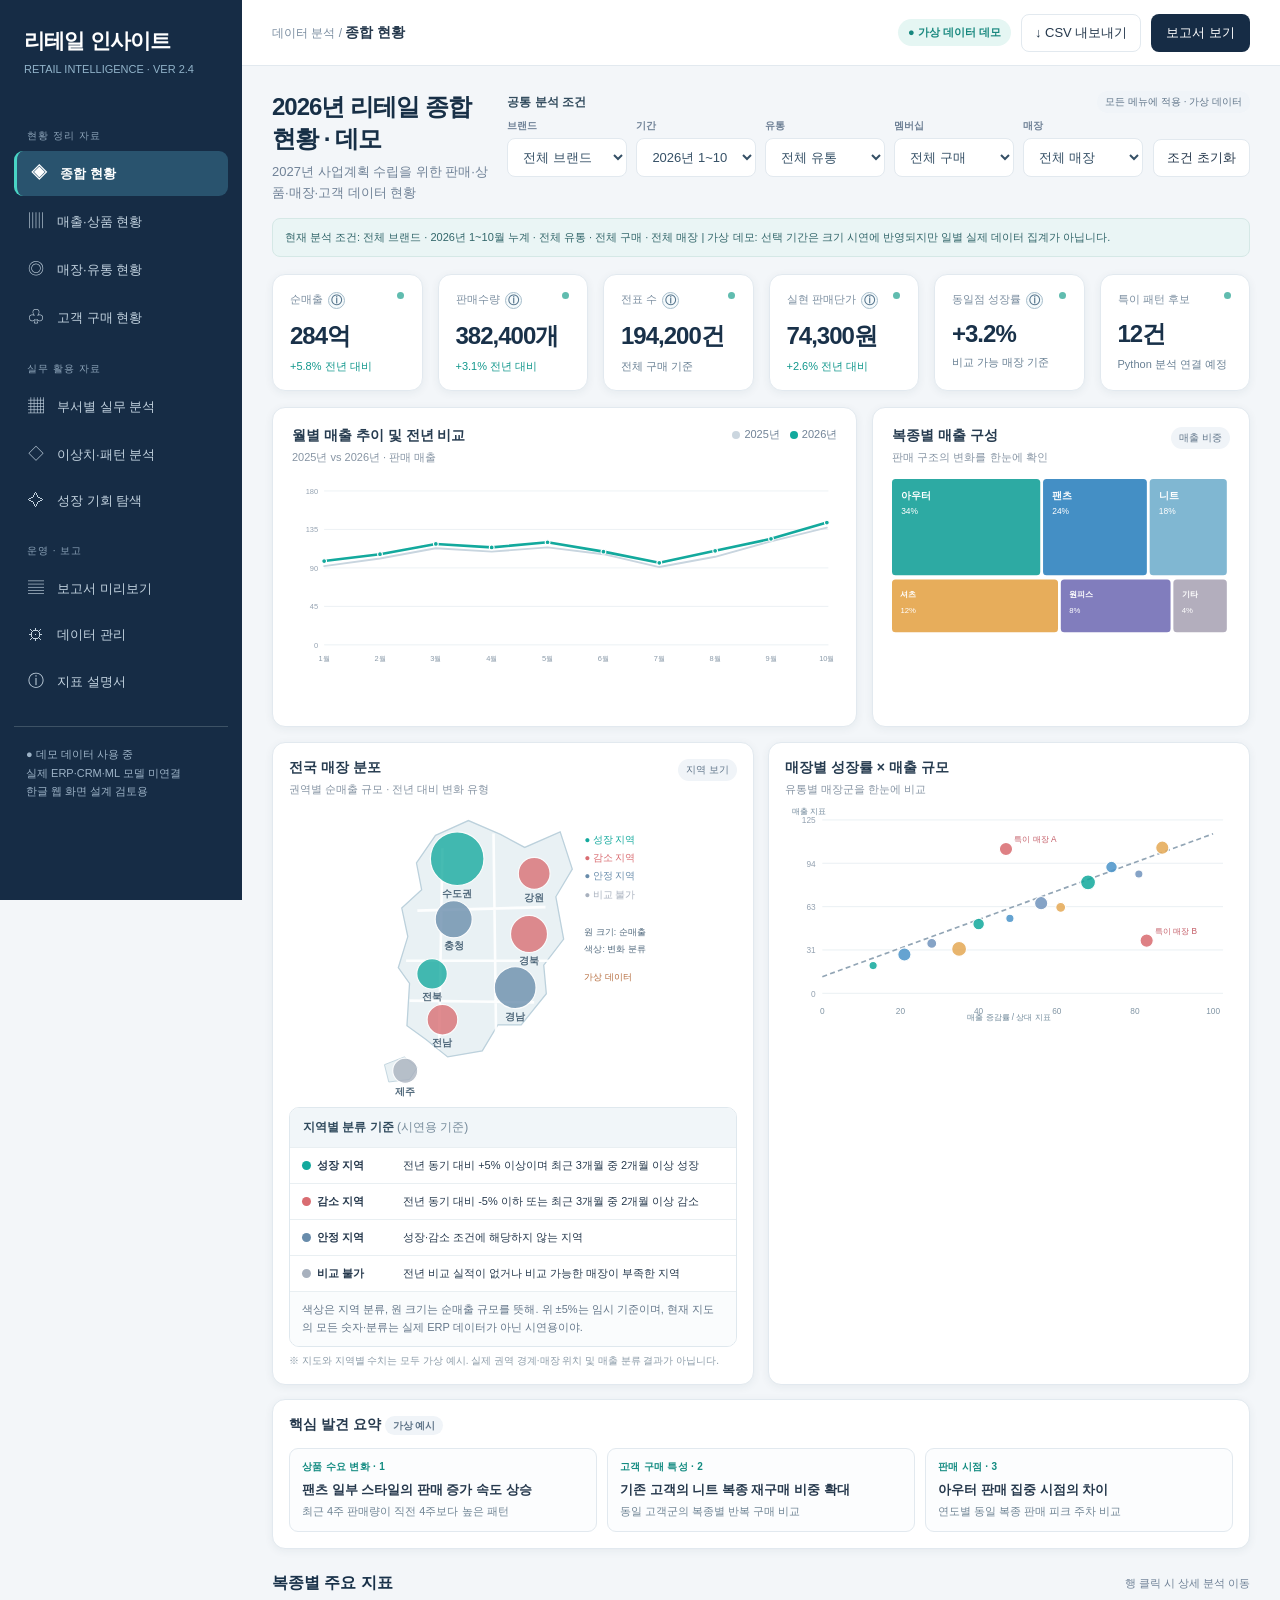
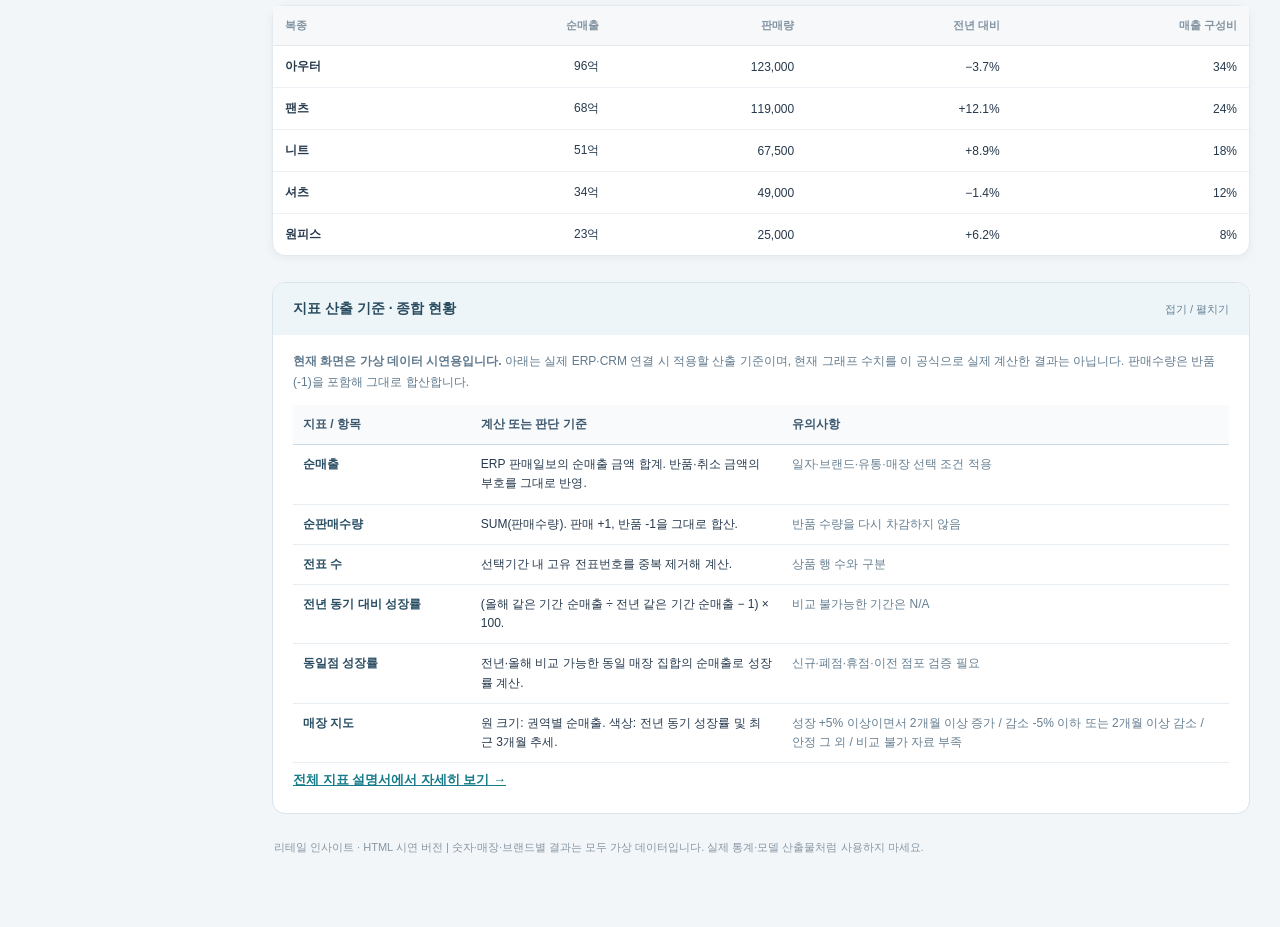
==== commit a68c6254: "Document calculation methods and caveats at bottom of every dashboard screen" ====
--- a/retail-insight/index.html
+++ b/retail-insight/index.html
@@ -42,7 +42,22 @@
 .region-guide-dot{flex:none;width:9px;height:9px;border-radius:50%}
 .region-guide-note{padding:9px 12px;background:#fafcfd;color:#64778a;font-size:11px;line-height:1.6;border-top:1px solid #e9eff2}
 @media(max-width:560px){.region-guide-row{grid-template-columns:90px 1fr}}
-</style></head><body><div class="layout"><aside class="sidebar" id="sidebar"><div class="logo">리테일 인사이트<small>RETAIL INTELLIGENCE · VER 2.3</small></div><div class="side-label">현황 정리 자료</div><button class="nav active" data-screen="overview"><span class="ni">◈</span> 종합 현황</button><button class="nav" data-screen="sales"><span class="ni">▥</span> 매출·상품 현황</button><button class="nav" data-screen="stores"><span class="ni">◎</span> 매장·유통 현황</button><button class="nav" data-screen="customers"><span class="ni">♧</span> 고객 구매 현황</button><div class="side-label">실무 활용 자료</div><button class="nav" data-screen="practical"><span class="ni">▦</span> 부서별 실무 분석</button><button class="nav" data-screen="anomalies"><span class="ni">◇</span> 이상치·패턴 분석</button><button class="nav" data-screen="opportunities"><span class="ni">✧</span> 성장 기회 탐색</button><div class="side-label">운영 · 보고</div><button class="nav" data-screen="report"><span class="ni">▤</span> 보고서 미리보기</button><button class="nav" data-screen="data"><span class="ni">⚙</span> 데이터 관리</button><button class="nav" data-screen="glossary"><span class="ni">ⓘ</span> 지표 설명서</button><div class="sidebar-footer">● 데모 데이터 사용 중<br>실제 ERP·CRM·ML 모델 미연결<br>한글 웹 화면 설계 검토용</div></aside><main class="main"><div class="topbar"><div class="breadcrumbs"><button class="ghost nav-toggle" onclick="document.getElementById('sidebar').classList.toggle('show')">☰</button> <span>데이터 분석</span> / <strong id="crumb">종합 현황</strong></div><div class="top-actions"><span class="tag">● 가상 데이터 데모</span><button class="ghost" onclick="downloadCSV()">↓ CSV 내보내기</button><button class="primary" onclick="go('report')">보고서 보기</button></div></div><div class="content"><div class="head"><div><h1 id="screenTitle">2026년 리테일 종합 현황 · 데모</h1><p id="screenDesc">2027년 사업계획 수립을 위한 판매·상품·매장·고객 데이터 현황</p></div><div style="width:100%"><div class="filter-head"><strong>공통 분석 조건</strong><span class="pill">모든 메뉴에 적용 · 가상 데이터</span></div><div class="filter-row"><div class="filters"><div class="filter-group"><label for="brand">브랜드</label><select id="brand"><option value="전체 브랜드">전체 브랜드</option><option>조이너스</option><option>꼼빠니아</option><option>트루젠</option><option>바인드</option><option>모스바니</option><option>아위</option></select></div><div class="filter-group"><label for="period">기간</label><select id="period"><option value="누계">2026년 1~10월 누계</option><option value="최근3">최근 3개월</option><option value="최근1">최근 1개월</option><option value="직접">날짜 직접 지정</option></select></div><div class="filter-group"><label for="channel">유통</label><select id="channel"><option value="전체 유통">전체 유통</option><option>백화점</option><option>아울렛</option><option>대리점</option><option>마트</option></select></div><div class="filter-group"><label for="membership">멤버십</label><select id="membership"><option value="all">전체 구매</option><option value="member">멤버십 구매</option></select></div><div class="filter-group"><label for="store">매장</label><select id="store"><option value="all">전체 매장</option></select></div></div><button type="button" id="resetFilters" class="ghost filter-reset">조건 초기화</button></div><div id="dateRangePanel" class="date-range-panel" hidden><span class="date-range-title">조회 일자 직접 지정</span><label>시작일 <input type="date" id="dateStart" value="2026-01-01" min="2023-01-01" max="2026-11-01"></label><span class="date-separator">~</span><label>종료일 <input type="date" id="dateEnd" value="2026-10-31" min="2023-01-01" max="2026-11-01"></label><span class="date-hint" id="dateHint">시작일과 종료일을 선택하면 분석 기간이 적용됩니다.</span></div></div></div><div id="scopebar" class="scopebar">전체 브랜드 · 2026년 1~10월 누계 · 전체 유통 · 전체 구매 · 전체 매장</div>
+
+/* 각 분석 화면 하단 산출 기준 */
+.methodology{margin-top:26px;border:1px solid #d8e4ec;background:#fff;border-radius:13px;overflow:hidden;clear:both}
+.methodology>summary{list-style:none;cursor:pointer;padding:17px 20px;background:#eef5f8;color:#294b60;font-size:14px;font-weight:750;display:flex;align-items:center;justify-content:space-between;gap:12px}
+.methodology>summary::-webkit-details-marker{display:none}
+.methodology>summary::after{content:'접기 / 펼치기';font-size:11px;font-weight:400;color:#648398}
+.methodology-inner{padding:16px 20px}
+.methodology-note{font-size:12px;line-height:1.75;color:#617a8e;margin:0 0 12px}
+.methodology-table{width:100%;border-collapse:collapse;font-size:12px;line-height:1.6}
+.methodology-table th{text-align:left;padding:10px;border-bottom:1px solid #cbdbe5;background:#f8fafc;color:#3b576d}
+.methodology-table td{vertical-align:top;padding:10px;border-bottom:1px solid #e7eef3}
+.methodology-table td:first-child{width:19%;font-weight:700;color:#294d63}
+.methodology-table td:last-child{color:#667f91}
+.methodology-link{border:0;background:transparent;color:#157b8a;text-decoration:underline;cursor:pointer;padding:8px 0;font-weight:700}
+@media(max-width:750px){.methodology-inner{padding:12px}.methodology-table th,.methodology-table td{padding:7px 5px;font-size:11px}.methodology-table td:first-child{width:25%}}
+</style></head><body><div class="layout"><aside class="sidebar" id="sidebar"><div class="logo">리테일 인사이트<small>RETAIL INTELLIGENCE · VER 2.4</small></div><div class="side-label">현황 정리 자료</div><button class="nav active" data-screen="overview"><span class="ni">◈</span> 종합 현황</button><button class="nav" data-screen="sales"><span class="ni">▥</span> 매출·상품 현황</button><button class="nav" data-screen="stores"><span class="ni">◎</span> 매장·유통 현황</button><button class="nav" data-screen="customers"><span class="ni">♧</span> 고객 구매 현황</button><div class="side-label">실무 활용 자료</div><button class="nav" data-screen="practical"><span class="ni">▦</span> 부서별 실무 분석</button><button class="nav" data-screen="anomalies"><span class="ni">◇</span> 이상치·패턴 분석</button><button class="nav" data-screen="opportunities"><span class="ni">✧</span> 성장 기회 탐색</button><div class="side-label">운영 · 보고</div><button class="nav" data-screen="report"><span class="ni">▤</span> 보고서 미리보기</button><button class="nav" data-screen="data"><span class="ni">⚙</span> 데이터 관리</button><button class="nav" data-screen="glossary"><span class="ni">ⓘ</span> 지표 설명서</button><div class="sidebar-footer">● 데모 데이터 사용 중<br>실제 ERP·CRM·ML 모델 미연결<br>한글 웹 화면 설계 검토용</div></aside><main class="main"><div class="topbar"><div class="breadcrumbs"><button class="ghost nav-toggle" onclick="document.getElementById('sidebar').classList.toggle('show')">☰</button> <span>데이터 분석</span> / <strong id="crumb">종합 현황</strong></div><div class="top-actions"><span class="tag">● 가상 데이터 데모</span><button class="ghost" onclick="downloadCSV()">↓ CSV 내보내기</button><button class="primary" onclick="go('report')">보고서 보기</button></div></div><div class="content"><div class="head"><div><h1 id="screenTitle">2026년 리테일 종합 현황 · 데모</h1><p id="screenDesc">2027년 사업계획 수립을 위한 판매·상품·매장·고객 데이터 현황</p></div><div style="width:100%"><div class="filter-head"><strong>공통 분석 조건</strong><span class="pill">모든 메뉴에 적용 · 가상 데이터</span></div><div class="filter-row"><div class="filters"><div class="filter-group"><label for="brand">브랜드</label><select id="brand"><option value="전체 브랜드">전체 브랜드</option><option>조이너스</option><option>꼼빠니아</option><option>트루젠</option><option>바인드</option><option>모스바니</option><option>아위</option></select></div><div class="filter-group"><label for="period">기간</label><select id="period"><option value="누계">2026년 1~10월 누계</option><option value="최근3">최근 3개월</option><option value="최근1">최근 1개월</option><option value="직접">날짜 직접 지정</option></select></div><div class="filter-group"><label for="channel">유통</label><select id="channel"><option value="전체 유통">전체 유통</option><option>백화점</option><option>아울렛</option><option>대리점</option><option>마트</option></select></div><div class="filter-group"><label for="membership">멤버십</label><select id="membership"><option value="all">전체 구매</option><option value="member">멤버십 구매</option></select></div><div class="filter-group"><label for="store">매장</label><select id="store"><option value="all">전체 매장</option></select></div></div><button type="button" id="resetFilters" class="ghost filter-reset">조건 초기화</button></div><div id="dateRangePanel" class="date-range-panel" hidden><span class="date-range-title">조회 일자 직접 지정</span><label>시작일 <input type="date" id="dateStart" value="2026-01-01" min="2023-01-01" max="2026-11-01"></label><span class="date-separator">~</span><label>종료일 <input type="date" id="dateEnd" value="2026-10-31" min="2023-01-01" max="2026-11-01"></label><span class="date-hint" id="dateHint">시작일과 종료일을 선택하면 분석 기간이 적용됩니다.</span></div></div></div><div id="scopebar" class="scopebar">전체 브랜드 · 2026년 1~10월 누계 · 전체 유통 · 전체 구매 · 전체 매장</div>
 <section class="onlyscreen active" id="overview"><div class="grid kpis" id="overviewKpis"></div><div class="grid g2"><div class="panel chart-box"><div class="chart-head"><div><h3>월별 매출 추이 및 전년 비교</h3><div class="sub">2025년 vs 2026년 · 판매 매출</div></div><span class="legend"><i class="dot" style="background:#cbd6df"></i>2025년<i class="dot" style="background:#12a99d"></i>2026년</span></div><div class="chart" id="overviewTrend"></div></div><div class="panel chart-box"><div class="chart-head"><div><h3>복종별 매출 구성</h3><div class="sub">판매 구조의 변화를 한눈에 확인</div></div><span class="pill">매출 비중</span></div><div class="chart" id="overviewTreemap"></div></div></div><div class="grid overview-bottom" style="margin-top:15px"><div class="panel chart-box"><div class="chart-head"><div><h3>전국 매장 분포</h3><div class="sub">권역별 순매출 규모 · 전년 대비 변화 유형</div></div><span class="pill">지역 보기</span></div><div class="chart" id="overviewMap"></div><div class="region-guide" aria-label="지도 분류 기준">
  <div class="region-guide-title">지역별 분류 기준 <span style="font-weight:400;color:#768b9b">(시연용 기준)</span></div>
  <div class="region-guide-row"><span class="region-guide-key"><span class="region-guide-dot" style="background:#13a99d"></span>성장 지역</span><span>전년 동기 대비 +5% 이상이며 최근 3개월 중 2개월 이상 성장</span></div>
@@ -50,8 +65,8 @@
  <div class="region-guide-row"><span class="region-guide-key"><span class="region-guide-dot" style="background:#688cab"></span>안정 지역</span><span>성장·감소 조건에 해당하지 않는 지역</span></div>
  <div class="region-guide-row"><span class="region-guide-key"><span class="region-guide-dot" style="background:#a8b1be"></span>비교 불가</span><span>전년 비교 실적이 없거나 비교 가능한 매장이 부족한 지역</span></div>
  <div class="region-guide-note">색상은 지역 분류, 원 크기는 순매출 규모를 뜻해. 위 ±5%는 임시 기준이며, 현재 지도의 모든 숫자·분류는 실제 ERP 데이터가 아닌 시연용이야.</div>
- </div><div class="map-note">※ 지도와 지역별 수치는 모두 가상 예시. 실제 권역 경계·매장 위치 및 매출 분류 결과가 아닙니다.</div></div><div class="panel chart-box"><div class="chart-head"><div><h3>매장별 성장률 × 매출 규모</h3><div class="sub">유통별 매장군을 한눈에 비교</div></div></div><div class="chart" id="overviewBubble"></div></div><div class="panel insights"><h3>핵심 발견 요약 <span class="pill">가상 예시</span></h3><div id="overviewInsights"></div></div></div><div class="section"><h2>복종별 주요 지표</h2><span class="note">행 클릭 시 상세 분석 이동</span></div><div class="panel" id="overviewTable"></div></section>
-<section class="onlyscreen" id="sales"><div class="grid kpis" id="salesKpis"></div><div class="grid g2"><div class="panel chart-box"><div class="chart-head"><div><h3>매출 변화 기여도</h3><div class="sub">복종별 증감 기여액 · 워터폴</div></div><span class="pill">전년 동기 비교</span></div><div class="chart" id="waterfall"></div></div><div class="panel chart-box"><div class="chart-head"><div><h3>스타일 판매량 분포 · 박스플롯</h3><div class="sub">복종별 중앙값·사분위수·이상치</div></div></div><div class="chart" id="boxplot"></div></div></div><div class="grid g2" style="margin-top:15px"><div class="panel chart-box"><div class="chart-head"><div><h3>월별 복종 판매 패턴</h3><div class="sub">월 × 복종 · 판매지수 히트맵</div></div></div><div class="chart" id="seasonHeatmap"></div></div><div class="panel chart-box"><div class="chart-head"><div><h3>스타일별 판매량 분포</h3><div class="sub">상위 상품 집중도와 롱테일 구조</div></div></div><div class="chart" id="histogram"></div></div></div><div class="section"><h2>상품 분석 상세표</h2></div><div class="panel" id="salesTable"></div></section>
+ </div><div class="map-note">※ 지도와 지역별 수치는 모두 가상 예시. 실제 권역 경계·매장 위치 및 매출 분류 결과가 아닙니다.</div></div><div class="panel chart-box"><div class="chart-head"><div><h3>매장별 성장률 × 매출 규모</h3><div class="sub">유통별 매장군을 한눈에 비교</div></div></div><div class="chart" id="overviewBubble"></div></div><div class="panel insights"><h3>핵심 발견 요약 <span class="pill">가상 예시</span></h3><div id="overviewInsights"></div></div></div><div class="section"><h2>복종별 주요 지표</h2><span class="note">행 클릭 시 상세 분석 이동</span></div><div class="panel" id="overviewTable"></div><details class="methodology" open><summary>지표 산출 기준 · 종합 현황</summary><div class="methodology-inner"><p class="methodology-note"><strong>현재 화면은 가상 데이터 시연용입니다.</strong> 아래는 실제 ERP·CRM 연결 시 적용할 산출 기준이며, 현재 그래프 수치를 이 공식으로 실제 계산한 결과는 아닙니다. 판매수량은 반품(-1)을 포함해 그대로 합산합니다.</p><table class="methodology-table"><thead><tr><th>지표 / 항목</th><th>계산 또는 판단 기준</th><th>유의사항</th></tr></thead><tbody><tr><td>순매출</td><td>ERP 판매일보의 순매출 금액 합계. 반품·취소 금액의 부호를 그대로 반영.</td><td>일자·브랜드·유통·매장 선택 조건 적용</td></tr><tr><td>순판매수량</td><td>SUM(판매수량). 판매 +1, 반품 -1을 그대로 합산.</td><td>반품 수량을 다시 차감하지 않음</td></tr><tr><td>전표 수</td><td>선택기간 내 고유 전표번호를 중복 제거해 계산.</td><td>상품 행 수와 구분</td></tr><tr><td>전년 동기 대비 성장률</td><td>(올해 같은 기간 순매출 ÷ 전년 같은 기간 순매출 − 1) × 100.</td><td>비교 불가능한 기간은 N/A</td></tr><tr><td>동일점 성장률</td><td>전년·올해 비교 가능한 동일 매장 집합의 순매출로 성장률 계산.</td><td>신규·폐점·휴점·이전 점포 검증 필요</td></tr><tr><td>매장 지도</td><td>원 크기: 권역별 순매출. 색상: 전년 동기 성장률 및 최근 3개월 추세.</td><td>성장 +5% 이상이면서 2개월 이상 증가 / 감소 -5% 이하 또는 2개월 이상 감소 / 안정 그 외 / 비교 불가 자료 부족</td></tr></tbody></table><button class="methodology-link" type="button" onclick="go('glossary')">전체 지표 설명서에서 자세히 보기 →</button></div></details></section>
+<section class="onlyscreen" id="sales"><div class="grid kpis" id="salesKpis"></div><div class="grid g2"><div class="panel chart-box"><div class="chart-head"><div><h3>매출 변화 기여도</h3><div class="sub">복종별 증감 기여액 · 워터폴</div></div><span class="pill">전년 동기 비교</span></div><div class="chart" id="waterfall"></div></div><div class="panel chart-box"><div class="chart-head"><div><h3>스타일 판매량 분포 · 박스플롯</h3><div class="sub">복종별 중앙값·사분위수·이상치</div></div></div><div class="chart" id="boxplot"></div></div></div><div class="grid g2" style="margin-top:15px"><div class="panel chart-box"><div class="chart-head"><div><h3>월별 복종 판매 패턴</h3><div class="sub">월 × 복종 · 판매지수 히트맵</div></div></div><div class="chart" id="seasonHeatmap"></div></div><div class="panel chart-box"><div class="chart-head"><div><h3>스타일별 판매량 분포</h3><div class="sub">상위 상품 집중도와 롱테일 구조</div></div></div><div class="chart" id="histogram"></div></div></div><div class="section"><h2>상품 분석 상세표</h2></div><div class="panel" id="salesTable"></div><details class="methodology" open><summary>지표 산출 기준 · 매출·상품</summary><div class="methodology-inner"><p class="methodology-note"><strong>현재 화면은 가상 데이터 시연용입니다.</strong> 아래는 실제 ERP·CRM 연결 시 적용할 산출 기준이며, 현재 그래프 수치를 이 공식으로 실제 계산한 결과는 아닙니다. 판매수량은 반품(-1)을 포함해 그대로 합산합니다.</p><table class="methodology-table"><thead><tr><th>지표 / 항목</th><th>계산 또는 판단 기준</th><th>유의사항</th></tr></thead><tbody><tr><td>복종별 매출 기여액</td><td>각 복종의 당기 순매출 − 전년 동일기간 순매출.</td><td>워터폴 기여액 합계가 전체 증감액과 일치해야 함</td></tr><tr><td>스타일별 순판매수량</td><td>스타일별 SUM(판매수량). 반품 행은 음수 그대로 합산.</td><td>스타일명·품번 매핑 검증 필요</td></tr><tr><td>상품 판매 분포·박스플롯</td><td>비교 가능한 스타일의 순판매수량 분포에서 Q1, 중앙값, Q3과 이상치를 계산.</td><td>IQR=Q3−Q1, 수염 범위는 일반적으로 Q1−1.5×IQR ~ Q3+1.5×IQR</td></tr><tr><td>판매 시점 히트맵</td><td>월/주차별 복종 순판매수량 또는 구성비 계산.</td><td>연도별 판매 가능 기간이 다를 수 있음</td></tr><tr><td>실현 판매단가</td><td>순매출 ÷ 순판매수량.</td><td>수량 0 또는 음수 구간의 값은 예외 처리</td></tr></tbody></table><button class="methodology-link" type="button" onclick="go('glossary')">전체 지표 설명서에서 자세히 보기 →</button></div></details></section>
 <section class="onlyscreen" id="stores"><div class="grid kpis" id="storeKpis"></div><div class="grid g2"><div class="panel chart-box"><div class="chart-head"><div><h3>권역별 매장 분포</h3><div class="sub">원 크기: 매출 · 색: 전년 대비 증감</div></div></div><div class="chart" id="storeMap"></div><div class="region-guide" aria-label="지도 분류 기준">
  <div class="region-guide-title">지역별 분류 기준 <span style="font-weight:400;color:#768b9b">(시연용 기준)</span></div>
  <div class="region-guide-row"><span class="region-guide-key"><span class="region-guide-dot" style="background:#13a99d"></span>성장 지역</span><span>전년 동기 대비 +5% 이상이며 최근 3개월 중 2개월 이상 성장</span></div>
@@ -59,13 +74,13 @@
  <div class="region-guide-row"><span class="region-guide-key"><span class="region-guide-dot" style="background:#688cab"></span>안정 지역</span><span>성장·감소 조건에 해당하지 않는 지역</span></div>
  <div class="region-guide-row"><span class="region-guide-key"><span class="region-guide-dot" style="background:#a8b1be"></span>비교 불가</span><span>전년 비교 실적이 없거나 비교 가능한 매장이 부족한 지역</span></div>
  <div class="region-guide-note">색상은 지역 분류, 원 크기는 순매출 규모를 뜻해. 위 ±5%는 임시 기준이며, 현재 지도의 모든 숫자·분류는 실제 ERP 데이터가 아닌 시연용이야.</div>
- </div><div class="map-note">※ 지도는 실제 지리 데이터가 아닌 화면 시안용 단순화 도식</div></div><div class="panel chart-box"><div class="chart-head"><div><h3>고객 수 대비 매출 · 회귀 잔차</h3><div class="sub">추세선 기준으로 이례적인 매장 자동 표시</div></div><span class="pill">Python 회귀분석 예시</span></div><div class="chart" id="storeRegression"></div><div class="explain">회귀선 위쪽의 특이 매장은 구매고객 수 대비 매출이 높을 수 있어. 실제 운영에서는 영업일·매장 면적·할인율 등을 함께 검토해야 해.</div></div></div><div class="grid g2" style="margin-top:15px"><div class="panel chart-box"><div class="chart-head"><div><h3>매장군 × 복종 판매 특성</h3><div class="sub">유사 매장군 분류 후 구성 비교</div></div></div><div class="chart" id="storeHeatmap"></div></div><div class="panel chart-box"><div class="chart-head"><div><h3>유통별 매출·성장률</h3><div class="sub">유통별 상대적인 규모와 변화</div></div></div><div class="chart" id="channelBar"></div></div></div><div class="section"><h2>검토할 매장 특이 패턴</h2></div><div class="panel" id="storeTable"></div></section>
-<section class="onlyscreen" id="customers"><div class="customer-notice" id="customerModeDesc"></div><div class="customer-option" id="customerAll"><div class="grid kpis" id="customerAllKpis"></div><div class="grid g2"><div class="panel chart-box"><div class="chart-head"><div><h3>월별 전체 구매 매출</h3><div class="sub">고객 수가 아닌 매출액 기준 · 가상 데이터</div></div></div><div class="chart" id="customerAllTrend"></div></div><div class="panel chart-box"><div class="chart-head"><div><h3>유통별 전체 구매 매출</h3><div class="sub">비회원 포함 · 전표 기준 집계 가능</div></div></div><div class="chart" id="customerAllChannel"></div></div></div><div class="section"><h2>전체 구매 분석 · 복종별 실적</h2></div><div class="panel" id="customerAllTable"></div><p class="footnote">※ 전체 구매에서는 실제 전체 고객 수, 재구매율, RFM, 코호트를 계산하지 않습니다. 해당 분석은 멤버십 구매 선택 시에만 표시합니다.</p></div><div class="customer-option" id="customerMember"><div class="grid kpis" id="customerKpis"></div><div class="grid g2"><div class="panel chart-box"><div class="chart-head"><div><h3>신규·기존 고객 월별 구매 추이</h3><div class="sub">식별된 멤버십 구매고객 수 기반</div></div></div><div class="chart" id="customerStack"></div></div><div class="panel chart-box"><div class="chart-head"><div><h3>RFM 고객 세그먼트 분포</h3><div class="sub">최근성 × 구매빈도 · 고객수 기반</div></div></div><div class="chart" id="rfmHeatmap"></div></div></div><div class="grid g2" style="margin-top:15px"><div class="panel chart-box"><div class="chart-head"><div><h3>최초 구매월 코호트 · 재구매 유지율</h3><div class="sub">월별 고객군의 후속 구매 비율</div></div></div><div class="chart" id="cohort"></div></div><div class="panel chart-box"><div class="chart-head"><div><h3>브랜드 간 교차구매</h3><div class="sub">두 브랜드를 모두 구매한 회원 비율 예시</div></div></div><div class="chart" id="crossBuy"></div></div></div><div class="section"><h2>고객군별 실무 참고사항</h2></div><div class="panel" id="customerTable"></div></div></section>
-<section class="onlyscreen" id="practical"><div class="tabs dept-tabs" id="deptTabs"></div><div class="panel summarycard" style="margin-bottom:15px"><div style="display:flex;justify-content:space-between;align-items:flex-start;gap:10px"><div><h3 id="deptTitle" style="font-size:18px">상품기획 실무 분석</h3><p id="deptDesc">복종 구성, 스타일 효율, 판매 시점 변화로 다음 시즌 기획 근거를 확인합니다.</p></div><span class="tag">2027 사업계획 참고</span></div></div><div class="grid g2"><div class="panel chart-box"><div class="chart-head"><div><h3 id="deptChart1Title">상품별 판매 기여도</h3><div class="sub" id="deptChart1Desc">복종별 매출 기여</div></div></div><div class="chart" id="deptChart1"></div></div><div class="panel chart-box"><div class="chart-head"><div><h3 id="deptChart2Title">판매 패턴 비교</h3><div class="sub" id="deptChart2Desc">상품군별 수요 분포</div></div></div><div class="chart" id="deptChart2"></div></div></div><div class="section"><h2>업무에 활용할 분석 결과</h2><span class="note">확인된 사실과 검토 가설을 구분</span></div><div class="grid g2"><div class="panel insights" id="deptInsights"></div><div class="panel summarycard" id="deptActions"></div></div></section>
-<section class="onlyscreen" id="anomalies"><div class="grid kpis" id="anomalyKpis"></div><div class="grid g2"><div class="panel chart-box"><div class="chart-head"><div><h3>매장별 매출 × 구매고객 산점도</h3><div class="sub">회귀선과 잔차 기반 이상치 강조</div></div><span class="pill">추세선 + 이상치</span></div><div class="chart" id="anomalyScatter"></div></div><div class="panel chart-box"><div class="chart-head"><div><h3>복종별 스타일 판매분포</h3><div class="sub">IQR 이상치 기준</div></div><span class="pill">박스플롯</span></div><div class="chart" id="anomalyBox"></div></div></div><div class="grid g2" style="margin-top:15px"><div class="panel chart-box"><div class="chart-head"><div><h3>상관관계 매트릭스</h3><div class="sub">매출·고객수·판매수량·할인율 간 관계</div></div></div><div class="chart" id="corrHeatmap"></div></div><div class="panel insights"><h3>검토할 이상 변화</h3><div id="anomalyInsights"></div><div class="explain">탐지 결과는 오류·성공·부진을 뜻하지 않으며, 사업부 책임 평가 근거로 바로 사용해서는 안 됩니다.</div></div></div></section>
-<section class="onlyscreen" id="opportunities"><div class="panel summarycard" style="margin-bottom:15px"><h3>성장 기회 후보 · 데이터 탐색 결과</h3><p>정상적인 매출 집계 외에 변화폭, 지속성, 고객 특성, 판매 패턴으로 후속 검토 항목을 제안합니다. 아직 실무 실행의 인과 효과를 검증한 결과는 아닙니다.</p></div><div class="grid g2"><div class="panel insights"><h3>발견 목록 <span class="pill">클릭하여 자세히 보기</span></h3><div id="opportunityList"></div></div><div class="panel summarycard" id="opportunityDetail"></div></div><div class="section"><h2>향후 확장: 머신러닝 예측 검증</h2></div><div class="grid g2"><div class="panel chart-box"><div class="chart-head"><div><h3>과거 실적과 예측 비교</h3><div class="sub">실제 ML 모델이 아닌 예측 화면 예시</div></div><span class="pill">학습 모델 미연결</span></div><div class="chart" id="forecastLine"></div></div><div class="panel summarycard"><h3>운영 시 필요한 검증 지표</h3><p>• WAPE / MAE: 실제값과 예측값 차이<br>• 과거 시점별 시계열 백테스트<br>• 단순 전년동기·이동평균 기준 모델과 비교<br>• 모델 버전과 예측 생성일 보관<br>• 실제 실적 수집 후 성능 재평가</p><div class="actionbox"><strong>주의</strong>현재 그래프는 화면 레이아웃만 보여주는 가상 시뮬레이션이야. 정확도나 원인을 계산했다고 표시하지 않아.</div></div></div></section>
-<section class="onlyscreen" id="report"><div class="head"><div><h1>보고서 구성 및 미리보기</h1><p>현황 정리와 실무 활용을 분리하여 필요한 페이지만 저장합니다.</p></div><button class="primary no-print" onclick="window.print()">PDF로 인쇄 / 저장</button></div><div class="grid g2"><div class="panel summarycard no-print"><h3>보고서에 포함할 내용</h3><label style="display:block;margin:14px 0"><input type="checkbox" checked> 종합 KPI 및 월별 실적</label><label style="display:block;margin:14px 0"><input type="checkbox" checked> 상품·매장·고객 현황</label><label style="display:block;margin:14px 0"><input type="checkbox" checked> 실무 활용 분석과 시사점</label><label style="display:block;margin:14px 0"><input type="checkbox"> 이상치 탐지 및 검토 항목</label><div class="explain">데모에서는 미리보기 구조를 제공하며, 체크에 따른 실제 보고서 생성 엔진은 아직 연결되지 않았습니다.</div></div><div class="report-preview"><div class="hline"></div><div class="statusbar">2026년 1~10월 · 전체 브랜드 · 시연용</div><h2>2026 리테일 현황 및 2027 사업계획 참고자료</h2><p style="color:#758699;line-height:1.8">매출·상품·매장·고객 변화와 실무 활용 참고사항을 별도의 페이지로 구성</p><div class="grid" style="grid-template-columns:1fr 1fr;gap:10px;margin:18px 0"><div class="panel summarycard"><span class="pill">PART 01</span><h3>현황 정리</h3><p>매출 / 상품 / 매장 / 고객</p></div><div class="panel summarycard"><span class="pill">PART 02</span><h3>실무 활용</h3><p>영업 / MD / 디자인 / 전략 / 마케팅</p></div></div><div class="actionbox"><strong>보고서 작성 원칙</strong>관측된 수치와 가설을 구분하고, 미확인 원인을 확정적으로 기술하지 않습니다.</div><p class="footnote">※ 본 시제품의 모든 수치는 실제 회사 데이터가 아닌 가상 시연값입니다.</p></div></div></section>
-<section class="onlyscreen" id="glossary"><div class="panel summarycard"><h3>지표 설명서</h3><p>지표 정의·계산식·주의사항을 확인할 수 있습니다. 각 화면의 ⓘ 아이콘에 마우스를 올리거나 클릭해도 설명이 표시됩니다.</p><input class="glossary-search" id="glossarySearch" type="search" placeholder="지표 검색 (예: 동일점, RFM, 이상치)" aria-label="지표 검색"><div id="glossaryList" class="glossary-grid"></div></div></section><section class="onlyscreen" id="data"><div class="grid g2"><div class="panel summarycard"><h3>현재 데이터 연결 상태</h3><table class="data-table"><tr><td>판매일보 (ERP)</td><td><span class="pill">데모 데이터</span></td></tr><tr><td>회원 / 구매 이력 (CRM)</td><td><span class="pill">데모 데이터</span></td></tr><tr><td>매장 위치·주소</td><td><span class="pill">개념도</span></td></tr><tr><td>Python 이상치 계산</td><td><span class="pill">JS 시연 계산</span></td></tr><tr><td>머신러닝 예측 모델</td><td><span class="pill">미연결</span></td></tr><tr><td>재고·입고·원가</td><td><span class="pill">선택 데이터 · 미연결</span></td></tr></table></div><div class="panel summarycard"><h3>실서비스 연결 순서</h3><p>① ERP 판매일보 → Parquet / DuckDB<br>② CRM 회원정보 및 구매 연결 검증<br>③ 매장 마스터 주소 연결 → 실제 지도 표시<br>④ Python 통계·IQR·회귀·군집 분석 결과 API 연동<br>⑤ 시계열 머신러닝 학습 및 성능 검증<br>⑥ 보고서 저장·내보내기 기능</p><div class="actionbox"><strong>추가 데이터는 선택</strong>재고·입고·판매 가능 기간을 받지 못해도 현황·상품·고객·기본 이상치 분석 화면은 유지합니다.</div></div></div></section>
+ </div><div class="map-note">※ 지도는 실제 지리 데이터가 아닌 화면 시안용 단순화 도식</div></div><div class="panel chart-box"><div class="chart-head"><div><h3>고객 수 대비 매출 · 회귀 잔차</h3><div class="sub">추세선 기준으로 이례적인 매장 자동 표시</div></div><span class="pill">Python 회귀분석 예시</span></div><div class="chart" id="storeRegression"></div><div class="explain">회귀선 위쪽의 특이 매장은 구매고객 수 대비 매출이 높을 수 있어. 실제 운영에서는 영업일·매장 면적·할인율 등을 함께 검토해야 해.</div></div></div><div class="grid g2" style="margin-top:15px"><div class="panel chart-box"><div class="chart-head"><div><h3>매장군 × 복종 판매 특성</h3><div class="sub">유사 매장군 분류 후 구성 비교</div></div></div><div class="chart" id="storeHeatmap"></div></div><div class="panel chart-box"><div class="chart-head"><div><h3>유통별 매출·성장률</h3><div class="sub">유통별 상대적인 규모와 변화</div></div></div><div class="chart" id="channelBar"></div></div></div><div class="section"><h2>검토할 매장 특이 패턴</h2></div><div class="panel" id="storeTable"></div><details class="methodology" open><summary>지표 산출 기준 · 매장·유통</summary><div class="methodology-inner"><p class="methodology-note"><strong>현재 화면은 가상 데이터 시연용입니다.</strong> 아래는 실제 ERP·CRM 연결 시 적용할 산출 기준이며, 현재 그래프 수치를 이 공식으로 실제 계산한 결과는 아닙니다. 판매수량은 반품(-1)을 포함해 그대로 합산합니다.</p><table class="methodology-table"><thead><tr><th>지표 / 항목</th><th>계산 또는 판단 기준</th><th>유의사항</th></tr></thead><tbody><tr><td>지역별 매출 및 지도 색상</td><td>비교 가능한 매장들의 전년 동기 순매출과 현재 순매출 비교.</td><td>성장 +5% 이상이면서 최근 3개월 중 2개월 성장 / 감소 -5% 이하 또는 2개월 감소 / 안정 그 외 / 비교 불가</td></tr><tr><td>동일점 성장률</td><td>두 비교기간 모두 정상 영업한 동일 매장의 매출액만 합산해 성장률 계산.</td><td>매장개점·폐점·휴점 이력 필요</td></tr><tr><td>매장 매출 중앙값</td><td>선택조건에 해당하는 매장별 순매출 값을 정렬한 중앙값.</td><td>매장 수가 적으면 분포 해석에 주의</td></tr><tr><td>고객수 대비 매출 산점도</td><td>매장별 식별된 멤버십 구매고객 수와 해당 범위 매출액의 관계 비교.</td><td>전체 구매 매출과 멤버십 고객 수를 혼합해 고객당 매출로 해석하지 않음</td></tr><tr><td>회귀 잔차</td><td>매장 실제 매출 − 회귀식 예측 매출.</td><td>잔차가 큰 매장은 확인 후보이며 부진/성공 원인 확정 아님</td></tr></tbody></table><button class="methodology-link" type="button" onclick="go('glossary')">전체 지표 설명서에서 자세히 보기 →</button></div></details></section>
+<section class="onlyscreen" id="customers"><div class="customer-notice" id="customerModeDesc"></div><div class="customer-option" id="customerAll"><div class="grid kpis" id="customerAllKpis"></div><div class="grid g2"><div class="panel chart-box"><div class="chart-head"><div><h3>월별 전체 구매 매출</h3><div class="sub">고객 수가 아닌 매출액 기준 · 가상 데이터</div></div></div><div class="chart" id="customerAllTrend"></div></div><div class="panel chart-box"><div class="chart-head"><div><h3>유통별 전체 구매 매출</h3><div class="sub">비회원 포함 · 전표 기준 집계 가능</div></div></div><div class="chart" id="customerAllChannel"></div></div></div><div class="section"><h2>전체 구매 분석 · 복종별 실적</h2></div><div class="panel" id="customerAllTable"></div><p class="footnote">※ 전체 구매에서는 실제 전체 고객 수, 재구매율, RFM, 코호트를 계산하지 않습니다. 해당 분석은 멤버십 구매 선택 시에만 표시합니다.</p></div><div class="customer-option" id="customerMember"><div class="grid kpis" id="customerKpis"></div><div class="grid g2"><div class="panel chart-box"><div class="chart-head"><div><h3>신규·기존 고객 월별 구매 추이</h3><div class="sub">식별된 멤버십 구매고객 수 기반</div></div></div><div class="chart" id="customerStack"></div></div><div class="panel chart-box"><div class="chart-head"><div><h3>RFM 고객 세그먼트 분포</h3><div class="sub">최근성 × 구매빈도 · 고객수 기반</div></div></div><div class="chart" id="rfmHeatmap"></div></div></div><div class="grid g2" style="margin-top:15px"><div class="panel chart-box"><div class="chart-head"><div><h3>최초 구매월 코호트 · 재구매 유지율</h3><div class="sub">월별 고객군의 후속 구매 비율</div></div></div><div class="chart" id="cohort"></div></div><div class="panel chart-box"><div class="chart-head"><div><h3>브랜드 간 교차구매</h3><div class="sub">두 브랜드를 모두 구매한 회원 비율 예시</div></div></div><div class="chart" id="crossBuy"></div></div></div><div class="section"><h2>고객군별 실무 참고사항</h2></div><div class="panel" id="customerTable"></div></div><details class="methodology" open><summary>지표 산출 기준 · 고객 구매</summary><div class="methodology-inner"><p class="methodology-note"><strong>현재 화면은 가상 데이터 시연용입니다.</strong> 아래는 실제 ERP·CRM 연결 시 적용할 산출 기준이며, 현재 그래프 수치를 이 공식으로 실제 계산한 결과는 아닙니다. 판매수량은 반품(-1)을 포함해 그대로 합산합니다.</p><table class="methodology-table"><thead><tr><th>지표 / 항목</th><th>계산 또는 판단 기준</th><th>유의사항</th></tr></thead><tbody><tr><td>전체 구매 화면</td><td>순매출 합계·SUM(판매수량)·고유 전표 수·전표당 순매출 표시.</td><td>비회원이 포함되므로 전체 구매고객 수는 계산하지 않음</td></tr><tr><td>멤버십 구매 화면</td><td>식별 가능한 멤버십 회원번호의 중복 제거 구매인원 집계.</td><td>전체 구매자 수로 표시하지 않음</td></tr><tr><td>전표당 평균 구매금액</td><td>전체 또는 멤버십 선택 집합의 순매출 ÷ 고유 전표 수.</td><td>고객당 구매금액과 다름</td></tr><tr><td>재구매율</td><td>관찰기간에 두 번 이상 구매한 식별 회원 수 ÷ 해당기간 구매회원 수 × 100.</td><td>반품·취소 전표 제외 기준과 관찰기간 명시</td></tr><tr><td>RFM</td><td>최근 구매일(R), 구매 빈도(F), 순구매금액(M)으로 멤버십 회원 분류.</td><td>절단점 및 관찰기간은 분석 시 확정</td></tr><tr><td>코호트·교차구매</td><td>첫 구매월을 기준으로 이후 재구매 비율 / 동일 회원번호 간 브랜드·복종 구매 연결.</td><td>회원번호 식별이 되지 않는 구매는 계산 대상 아님</td></tr></tbody></table><button class="methodology-link" type="button" onclick="go('glossary')">전체 지표 설명서에서 자세히 보기 →</button></div></details></section>
+<section class="onlyscreen" id="practical"><div class="tabs dept-tabs" id="deptTabs"></div><div class="panel summarycard" style="margin-bottom:15px"><div style="display:flex;justify-content:space-between;align-items:flex-start;gap:10px"><div><h3 id="deptTitle" style="font-size:18px">상품기획 실무 분석</h3><p id="deptDesc">복종 구성, 스타일 효율, 판매 시점 변화로 다음 시즌 기획 근거를 확인합니다.</p></div><span class="tag">2027 사업계획 참고</span></div></div><div class="grid g2"><div class="panel chart-box"><div class="chart-head"><div><h3 id="deptChart1Title">상품별 판매 기여도</h3><div class="sub" id="deptChart1Desc">복종별 매출 기여</div></div></div><div class="chart" id="deptChart1"></div></div><div class="panel chart-box"><div class="chart-head"><div><h3 id="deptChart2Title">판매 패턴 비교</h3><div class="sub" id="deptChart2Desc">상품군별 수요 분포</div></div></div><div class="chart" id="deptChart2"></div></div></div><div class="section"><h2>업무에 활용할 분석 결과</h2><span class="note">확인된 사실과 검토 가설을 구분</span></div><div class="grid g2"><div class="panel insights" id="deptInsights"></div><div class="panel summarycard" id="deptActions"></div></div><details class="methodology" open><summary>지표 산출 기준 · 부서별 실무</summary><div class="methodology-inner"><p class="methodology-note"><strong>현재 화면은 가상 데이터 시연용입니다.</strong> 아래는 실제 ERP·CRM 연결 시 적용할 산출 기준이며, 현재 그래프 수치를 이 공식으로 실제 계산한 결과는 아닙니다. 판매수량은 반품(-1)을 포함해 그대로 합산합니다.</p><table class="methodology-table"><thead><tr><th>지표 / 항목</th><th>계산 또는 판단 기준</th><th>유의사항</th></tr></thead><tbody><tr><td>영업</td><td>지역·매장별 비교 가능한 기간의 매출 변화와 복종별 판매 구성 검토.</td><td>지표에 따라 전체 구매/멤버십 구매를 구별</td></tr><tr><td>상품기획</td><td>복종·스타일·컬러·사이즈별 순판매수량과 매출 구성비 비교.</td><td>반품(-1) 포함 SUM(판매수량)</td></tr><tr><td>디자인</td><td>스타일·컬러별 판매 반응 비교.</td><td>핏·소재 등 디자인 속성 분석은 별도 속성정보 필요</td></tr><tr><td>전략기획</td><td>브랜드별 매출 변화 및 유통 구성 비교.</td><td>브랜드별 이익은 원가·비용 배부 없이 산출 불가</td></tr><tr><td>마케팅·CRM</td><td>식별 회원의 RFM·재구매·교차구매 분석.</td><td>전체 구매와 멤버십 기준을 혼동하지 않음</td></tr></tbody></table><button class="methodology-link" type="button" onclick="go('glossary')">전체 지표 설명서에서 자세히 보기 →</button></div></details></section>
+<section class="onlyscreen" id="anomalies"><div class="grid kpis" id="anomalyKpis"></div><div class="grid g2"><div class="panel chart-box"><div class="chart-head"><div><h3>매장별 매출 × 구매고객 산점도</h3><div class="sub">회귀선과 잔차 기반 이상치 강조</div></div><span class="pill">추세선 + 이상치</span></div><div class="chart" id="anomalyScatter"></div></div><div class="panel chart-box"><div class="chart-head"><div><h3>복종별 스타일 판매분포</h3><div class="sub">IQR 이상치 기준</div></div><span class="pill">박스플롯</span></div><div class="chart" id="anomalyBox"></div></div></div><div class="grid g2" style="margin-top:15px"><div class="panel chart-box"><div class="chart-head"><div><h3>상관관계 매트릭스</h3><div class="sub">매출·고객수·판매수량·할인율 간 관계</div></div></div><div class="chart" id="corrHeatmap"></div></div><div class="panel insights"><h3>검토할 이상 변화</h3><div id="anomalyInsights"></div><div class="explain">탐지 결과는 오류·성공·부진을 뜻하지 않으며, 사업부 책임 평가 근거로 바로 사용해서는 안 됩니다.</div></div></div><details class="methodology" open><summary>지표 산출 기준 · 이상치·패턴</summary><div class="methodology-inner"><p class="methodology-note"><strong>현재 화면은 가상 데이터 시연용입니다.</strong> 아래는 실제 ERP·CRM 연결 시 적용할 산출 기준이며, 현재 그래프 수치를 이 공식으로 실제 계산한 결과는 아닙니다. 판매수량은 반품(-1)을 포함해 그대로 합산합니다.</p><table class="methodology-table"><thead><tr><th>지표 / 항목</th><th>계산 또는 판단 기준</th><th>유의사항</th></tr></thead><tbody><tr><td>IQR 이상치</td><td>Q1−1.5×IQR 미만, Q3+1.5×IQR 초과 관측치를 이상 후보로 표시.</td><td>데이터 규모·매장군·시즌에 따라 별도 기준 필요</td></tr><tr><td>회귀 잔차</td><td>실제 매출 − 설명변수 기반 회귀 모델 예측 매출.</td><td>비교 가능한 유통·규모의 매장끼리 분석</td></tr><tr><td>상관관계</td><td>Pearson 또는 Spearman 상관계수로 변수 간 동행 정도 표시.</td><td>상관은 원인·효과의 증거가 아님</td></tr><tr><td>군집분석</td><td>표준화된 판매·고객 지표를 사용해 유사 매장/상품군 묶음 탐색.</td><td>K-means·DBSCAN 결과는 검증 전 참고 패턴</td></tr></tbody></table><button class="methodology-link" type="button" onclick="go('glossary')">전체 지표 설명서에서 자세히 보기 →</button></div></details></section>
+<section class="onlyscreen" id="opportunities"><div class="panel summarycard" style="margin-bottom:15px"><h3>성장 기회 후보 · 데이터 탐색 결과</h3><p>정상적인 매출 집계 외에 변화폭, 지속성, 고객 특성, 판매 패턴으로 후속 검토 항목을 제안합니다. 아직 실무 실행의 인과 효과를 검증한 결과는 아닙니다.</p></div><div class="grid g2"><div class="panel insights"><h3>발견 목록 <span class="pill">클릭하여 자세히 보기</span></h3><div id="opportunityList"></div></div><div class="panel summarycard" id="opportunityDetail"></div></div><div class="section"><h2>향후 확장: 머신러닝 예측 검증</h2></div><div class="grid g2"><div class="panel chart-box"><div class="chart-head"><div><h3>과거 실적과 예측 비교</h3><div class="sub">실제 ML 모델이 아닌 예측 화면 예시</div></div><span class="pill">학습 모델 미연결</span></div><div class="chart" id="forecastLine"></div></div><div class="panel summarycard"><h3>운영 시 필요한 검증 지표</h3><p>• WAPE / MAE: 실제값과 예측값 차이<br>• 과거 시점별 시계열 백테스트<br>• 단순 전년동기·이동평균 기준 모델과 비교<br>• 모델 버전과 예측 생성일 보관<br>• 실제 실적 수집 후 성능 재평가</p><div class="actionbox"><strong>주의</strong>현재 그래프는 화면 레이아웃만 보여주는 가상 시뮬레이션이야. 정확도나 원인을 계산했다고 표시하지 않아.</div></div></div><details class="methodology" open><summary>지표 산출 기준 · 성장 기회</summary><div class="methodology-inner"><p class="methodology-note"><strong>현재 화면은 가상 데이터 시연용입니다.</strong> 아래는 실제 ERP·CRM 연결 시 적용할 산출 기준이며, 현재 그래프 수치를 이 공식으로 실제 계산한 결과는 아닙니다. 판매수량은 반품(-1)을 포함해 그대로 합산합니다.</p><table class="methodology-table"><thead><tr><th>지표 / 항목</th><th>계산 또는 판단 기준</th><th>유의사항</th></tr></thead><tbody><tr><td>성장 후보</td><td>동일 비교기간 매출 증감·판매수량·변화 지속성 등을 함께 확인.</td><td>가설이며 사업부 실행 지시나 인과관계 확정 아님</td></tr><tr><td>이상 패턴</td><td>분포 기반 IQR 또는 회귀 잔차 등으로 예상 범위를 벗어난 후보 표시.</td><td>상품 규모가 작은 경우 과장된 성장률 필터링 필요</td></tr><tr><td>검토 우선순위</td><td>영향 규모·지속성·신뢰 수준·실무 활용 가능성 등의 점수화 예정.</td><td>현재 데모의 순위·발견 문구는 실제 산출물이 아님</td></tr><tr><td>후속 검증</td><td>매장·상품·고객 세부 데이터로 현상의 재현 여부 확인.</td><td>재고·입고·원가 자료는 연결 시에만 사용</td></tr></tbody></table><button class="methodology-link" type="button" onclick="go('glossary')">전체 지표 설명서에서 자세히 보기 →</button></div></details></section>
+<section class="onlyscreen" id="report"><div class="head"><div><h1>보고서 구성 및 미리보기</h1><p>현황 정리와 실무 활용을 분리하여 필요한 페이지만 저장합니다.</p></div><button class="primary no-print" onclick="window.print()">PDF로 인쇄 / 저장</button></div><div class="grid g2"><div class="panel summarycard no-print"><h3>보고서에 포함할 내용</h3><label style="display:block;margin:14px 0"><input type="checkbox" checked> 종합 KPI 및 월별 실적</label><label style="display:block;margin:14px 0"><input type="checkbox" checked> 상품·매장·고객 현황</label><label style="display:block;margin:14px 0"><input type="checkbox" checked> 실무 활용 분석과 시사점</label><label style="display:block;margin:14px 0"><input type="checkbox"> 이상치 탐지 및 검토 항목</label><div class="explain">데모에서는 미리보기 구조를 제공하며, 체크에 따른 실제 보고서 생성 엔진은 아직 연결되지 않았습니다.</div></div><div class="report-preview"><div class="hline"></div><div class="statusbar">2026년 1~10월 · 전체 브랜드 · 시연용</div><h2>2026 리테일 현황 및 2027 사업계획 참고자료</h2><p style="color:#758699;line-height:1.8">매출·상품·매장·고객 변화와 실무 활용 참고사항을 별도의 페이지로 구성</p><div class="grid" style="grid-template-columns:1fr 1fr;gap:10px;margin:18px 0"><div class="panel summarycard"><span class="pill">PART 01</span><h3>현황 정리</h3><p>매출 / 상품 / 매장 / 고객</p></div><div class="panel summarycard"><span class="pill">PART 02</span><h3>실무 활용</h3><p>영업 / MD / 디자인 / 전략 / 마케팅</p></div></div><div class="actionbox"><strong>보고서 작성 원칙</strong>관측된 수치와 가설을 구분하고, 미확인 원인을 확정적으로 기술하지 않습니다.</div><p class="footnote">※ 본 시제품의 모든 수치는 실제 회사 데이터가 아닌 가상 시연값입니다.</p></div></div><details class="methodology" open><summary>지표 산출 기준 · 보고서</summary><div class="methodology-inner"><p class="methodology-note"><strong>현재 화면은 가상 데이터 시연용입니다.</strong> 아래는 실제 ERP·CRM 연결 시 적용할 산출 기준이며, 현재 그래프 수치를 이 공식으로 실제 계산한 결과는 아닙니다. 판매수량은 반품(-1)을 포함해 그대로 합산합니다.</p><table class="methodology-table"><thead><tr><th>지표 / 항목</th><th>계산 또는 판단 기준</th><th>유의사항</th></tr></thead><tbody><tr><td>현황 보고서</td><td>선택된 브랜드·기간·유통·매장·구매구분의 매출·상품·매장·고객 현황을 요약.</td><td>모든 표·차트에 동일한 필터가 적용되어야 함</td></tr><tr><td>실무 참고자료</td><td>부서별 선택한 지표와 발견 후보의 산출 근거를 함께 제공.</td><td>추정·가설과 확정 실적은 구분</td></tr><tr><td>내보내기 기준</td><td>지표명·집계기간·조회 시점·데이터 버전·필터 조건·계산식 기재.</td><td>현재는 가상 시연 자료로 실제 업무 보고 사용 불가</td></tr></tbody></table><button class="methodology-link" type="button" onclick="go('glossary')">전체 지표 설명서에서 자세히 보기 →</button></div></details></section>
+<section class="onlyscreen" id="glossary"><div class="panel summarycard"><h3>지표 설명서</h3><p>지표 정의·계산식·주의사항을 확인할 수 있습니다. 각 화면의 ⓘ 아이콘에 마우스를 올리거나 클릭해도 설명이 표시됩니다.</p><input class="glossary-search" id="glossarySearch" type="search" placeholder="지표 검색 (예: 동일점, RFM, 이상치)" aria-label="지표 검색"><div id="glossaryList" class="glossary-grid"></div></div><details class="methodology" open><summary>지표 산출 기준 · 설명서</summary><div class="methodology-inner"><p class="methodology-note"><strong>현재 화면은 가상 데이터 시연용입니다.</strong> 아래는 실제 ERP·CRM 연결 시 적용할 산출 기준이며, 현재 그래프 수치를 이 공식으로 실제 계산한 결과는 아닙니다. 판매수량은 반품(-1)을 포함해 그대로 합산합니다.</p><table class="methodology-table"><thead><tr><th>지표 / 항목</th><th>계산 또는 판단 기준</th><th>유의사항</th></tr></thead><tbody><tr><td>지표 정의</td><td>지표마다 이름·설명·계산식·해석 주의사항을 함께 관리.</td><td>수치 생성 코드와 설명서 내용이 서로 일치해야 함</td></tr><tr><td>변경 이력</td><td>실제 데이터 연결 시 계산 기준/버전을 기록할 예정.</td><td>동일 명칭이라도 조건이 달라지면 비교 불가</td></tr></tbody></table><button class="methodology-link" type="button" onclick="go('glossary')">전체 지표 설명서에서 자세히 보기 →</button></div></details></section><section class="onlyscreen" id="data"><div class="grid g2"><div class="panel summarycard"><h3>현재 데이터 연결 상태</h3><table class="data-table"><tr><td>판매일보 (ERP)</td><td><span class="pill">데모 데이터</span></td></tr><tr><td>회원 / 구매 이력 (CRM)</td><td><span class="pill">데모 데이터</span></td></tr><tr><td>매장 위치·주소</td><td><span class="pill">개념도</span></td></tr><tr><td>Python 이상치 계산</td><td><span class="pill">JS 시연 계산</span></td></tr><tr><td>머신러닝 예측 모델</td><td><span class="pill">미연결</span></td></tr><tr><td>재고·입고·원가</td><td><span class="pill">선택 데이터 · 미연결</span></td></tr></table></div><div class="panel summarycard"><h3>실서비스 연결 순서</h3><p>① ERP 판매일보 → Parquet / DuckDB<br>② CRM 회원정보 및 구매 연결 검증<br>③ 매장 마스터 주소 연결 → 실제 지도 표시<br>④ Python 통계·IQR·회귀·군집 분석 결과 API 연동<br>⑤ 시계열 머신러닝 학습 및 성능 검증<br>⑥ 보고서 저장·내보내기 기능</p><div class="actionbox"><strong>추가 데이터는 선택</strong>재고·입고·판매 가능 기간을 받지 못해도 현황·상품·고객·기본 이상치 분석 화면은 유지합니다.</div></div></div><details class="methodology" open><summary>지표 산출 기준 · 데이터 관리</summary><div class="methodology-inner"><p class="methodology-note"><strong>현재 화면은 가상 데이터 시연용입니다.</strong> 아래는 실제 ERP·CRM 연결 시 적용할 산출 기준이며, 현재 그래프 수치를 이 공식으로 실제 계산한 결과는 아닙니다. 판매수량은 반품(-1)을 포함해 그대로 합산합니다.</p><table class="methodology-table"><thead><tr><th>지표 / 항목</th><th>계산 또는 판단 기준</th><th>유의사항</th></tr></thead><tbody><tr><td>ERP 판매일보</td><td>날짜·브랜드·매장·전표·품번·순매출·판매수량 필드 검증.</td><td>판매수량은 반품 음수 포함 SUM</td></tr><tr><td>회원 식별</td><td>전표의 회원번호를 CRM 회원정보에 매칭하고 일치 여부 검증.</td><td>전체 구매고객 수를 비회원 전표로 추정하지 않음</td></tr><tr><td>비교 가능 매장</td><td>매장마스터의 개점·폐점·이전·휴점 등 이력을 이용해 매장 비교군 정의.</td><td>현 단계에서는 시연값만 표시</td></tr><tr><td>분석 모델</td><td>이상치·회귀·군집·예측 모델의 학습기간·평가기간과 성능 기록.</td><td>현재 Python 실모델은 연결되지 않음</td></tr></tbody></table><button class="methodology-link" type="button" onclick="go('glossary')">전체 지표 설명서에서 자세히 보기 →</button></div></details></section>
 <div class="footnote" style="margin:24px 2px">리테일 인사이트 · HTML 시연 버전 | 숫자·매장·브랜드별 결과는 모두 가상 데이터입니다. 실제 통계·모델 산출물처럼 사용하지 마세요.</div></div></main></div><div class="hover-tip" id="tooltip"></div><script>
 const $=id=>document.getElementById(id), fmt=n=>Math.round(n).toLocaleString('ko-KR');
 const colors=['#13a99d','#4c95ca','#7294bd','#e5a956','#8a82c6','#d1797e'];
